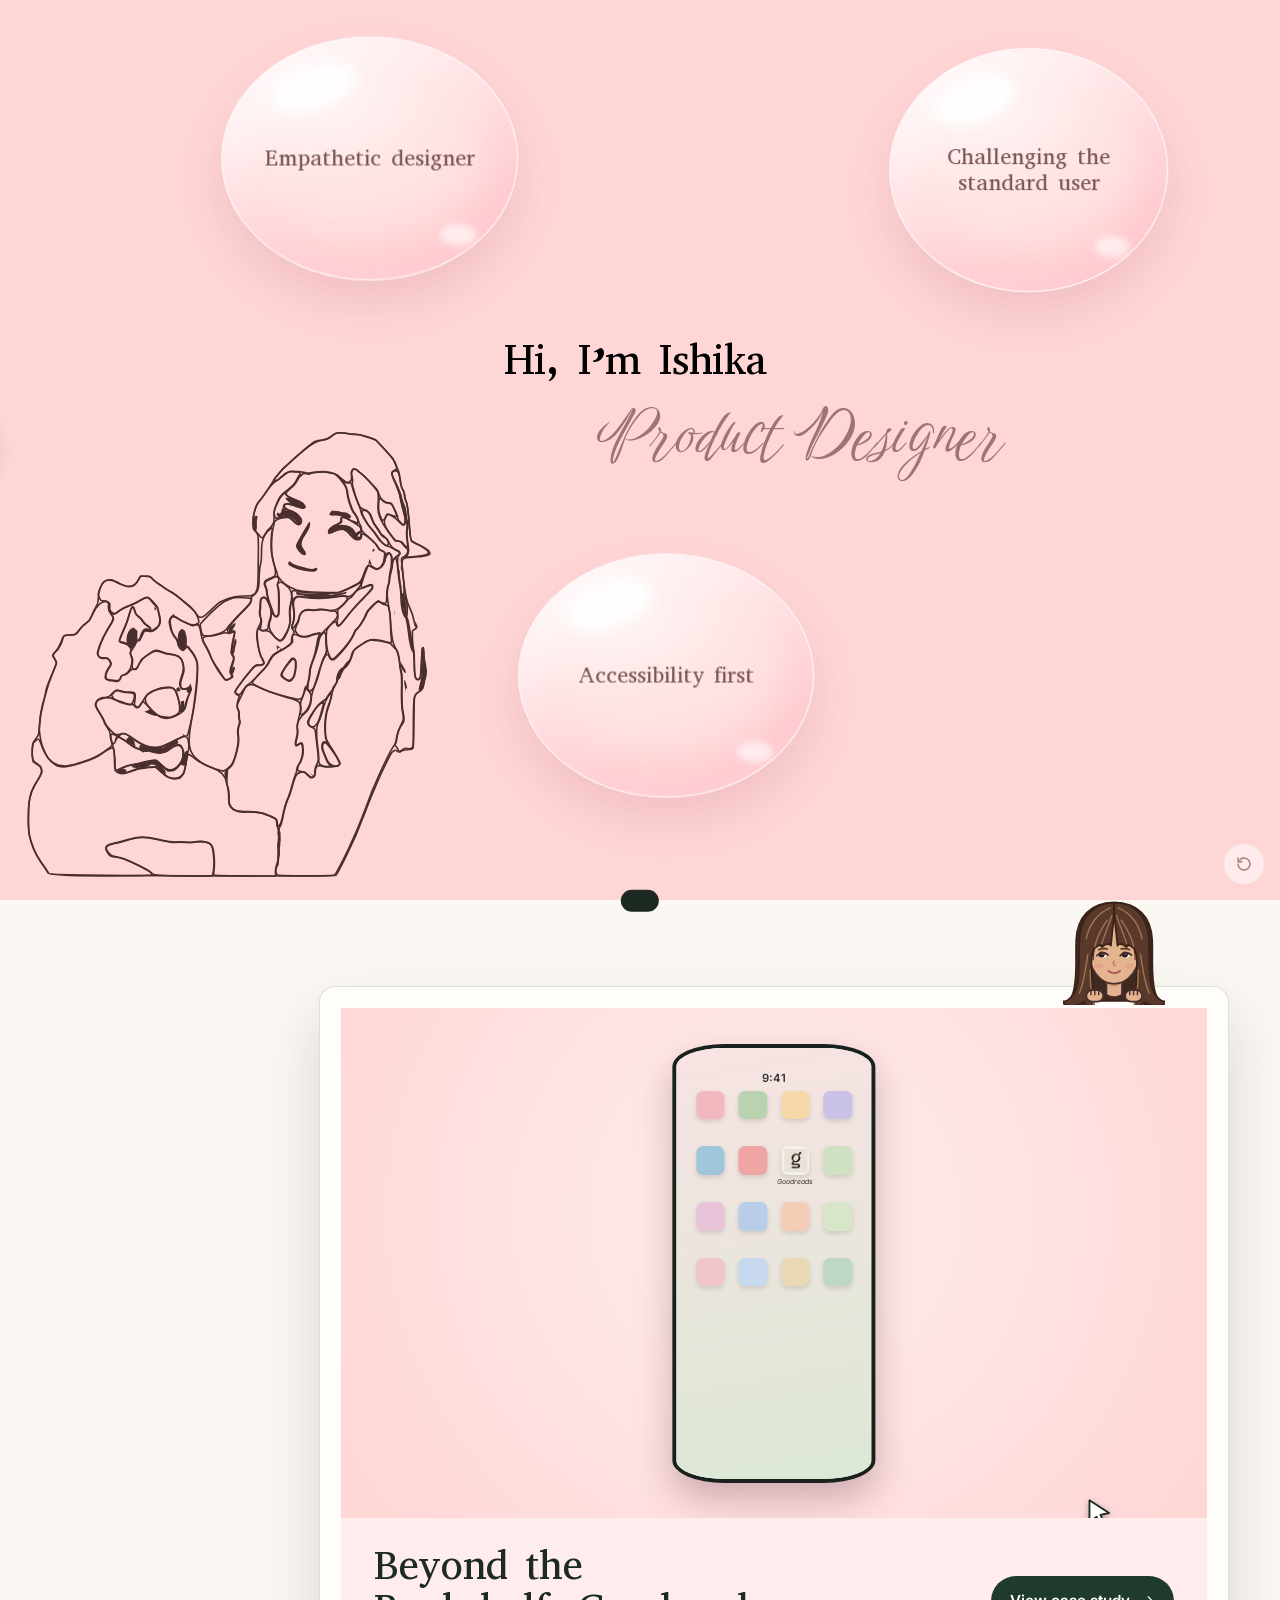
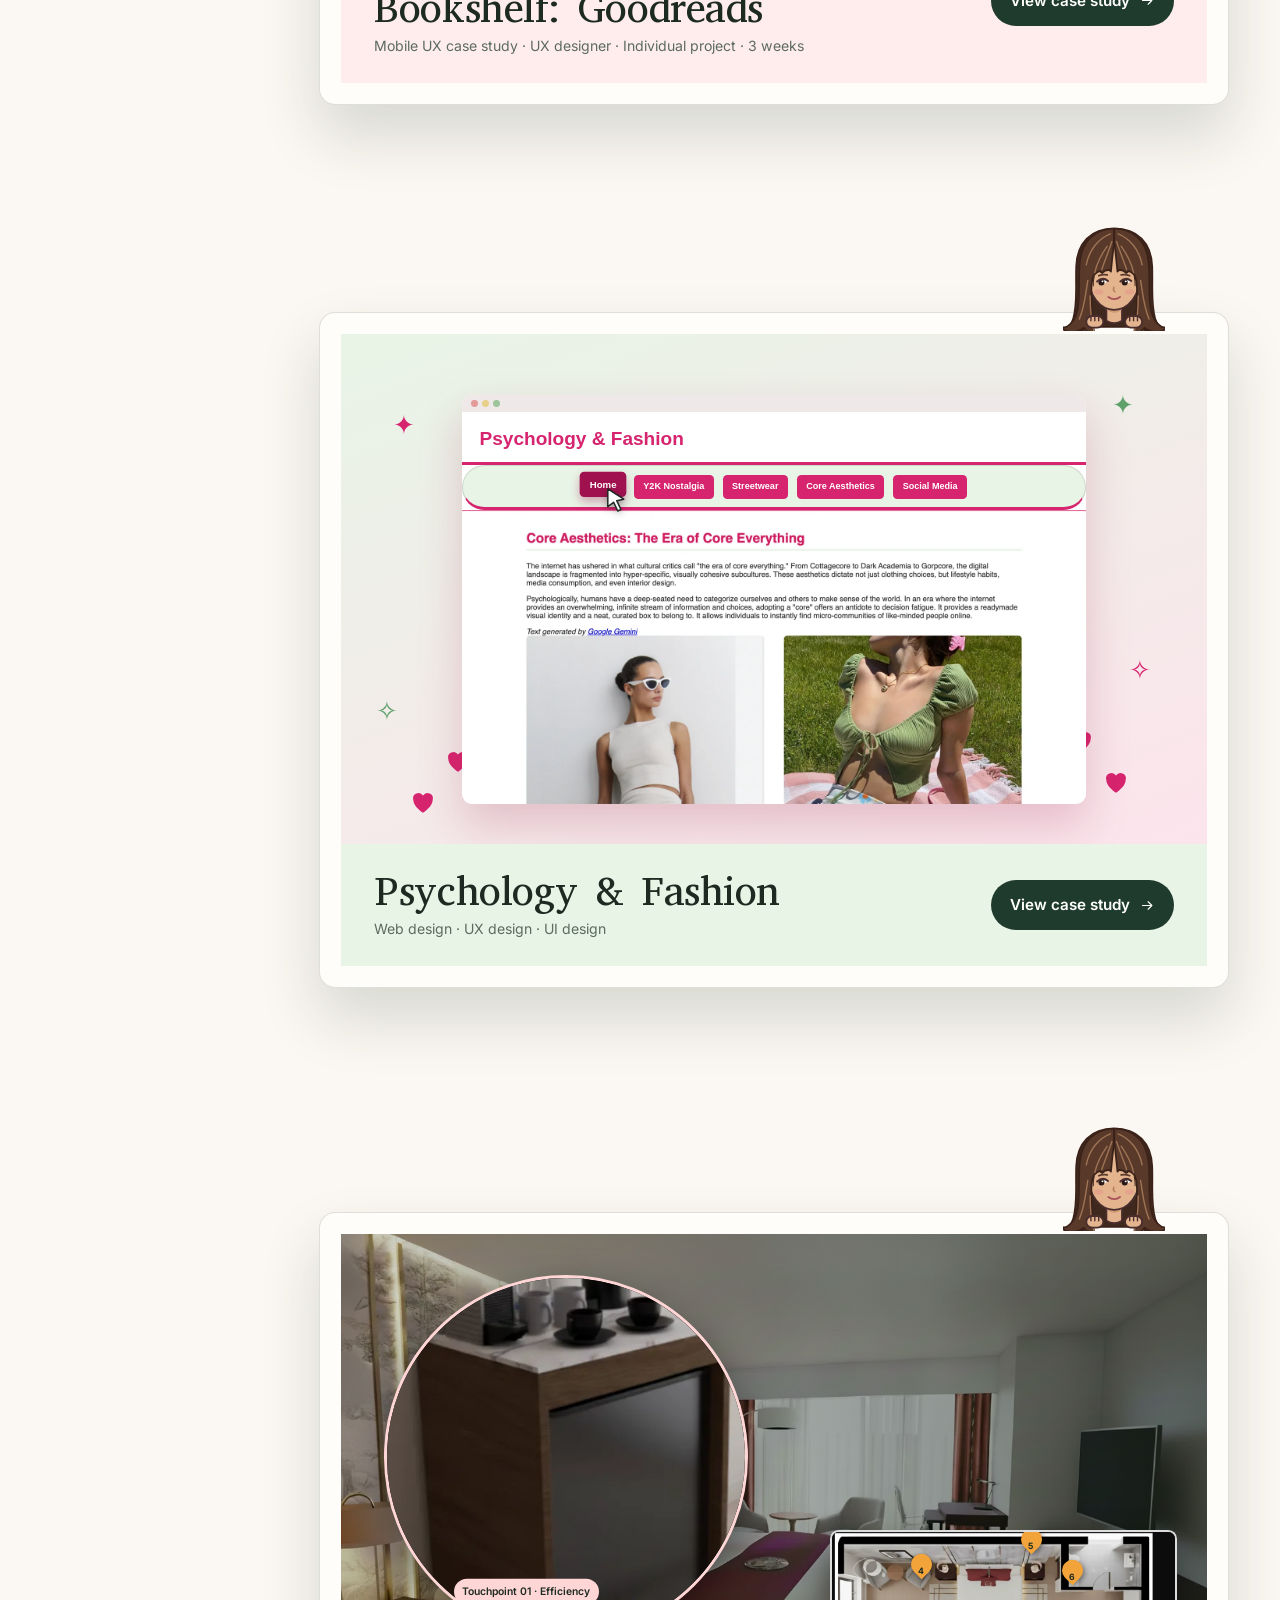
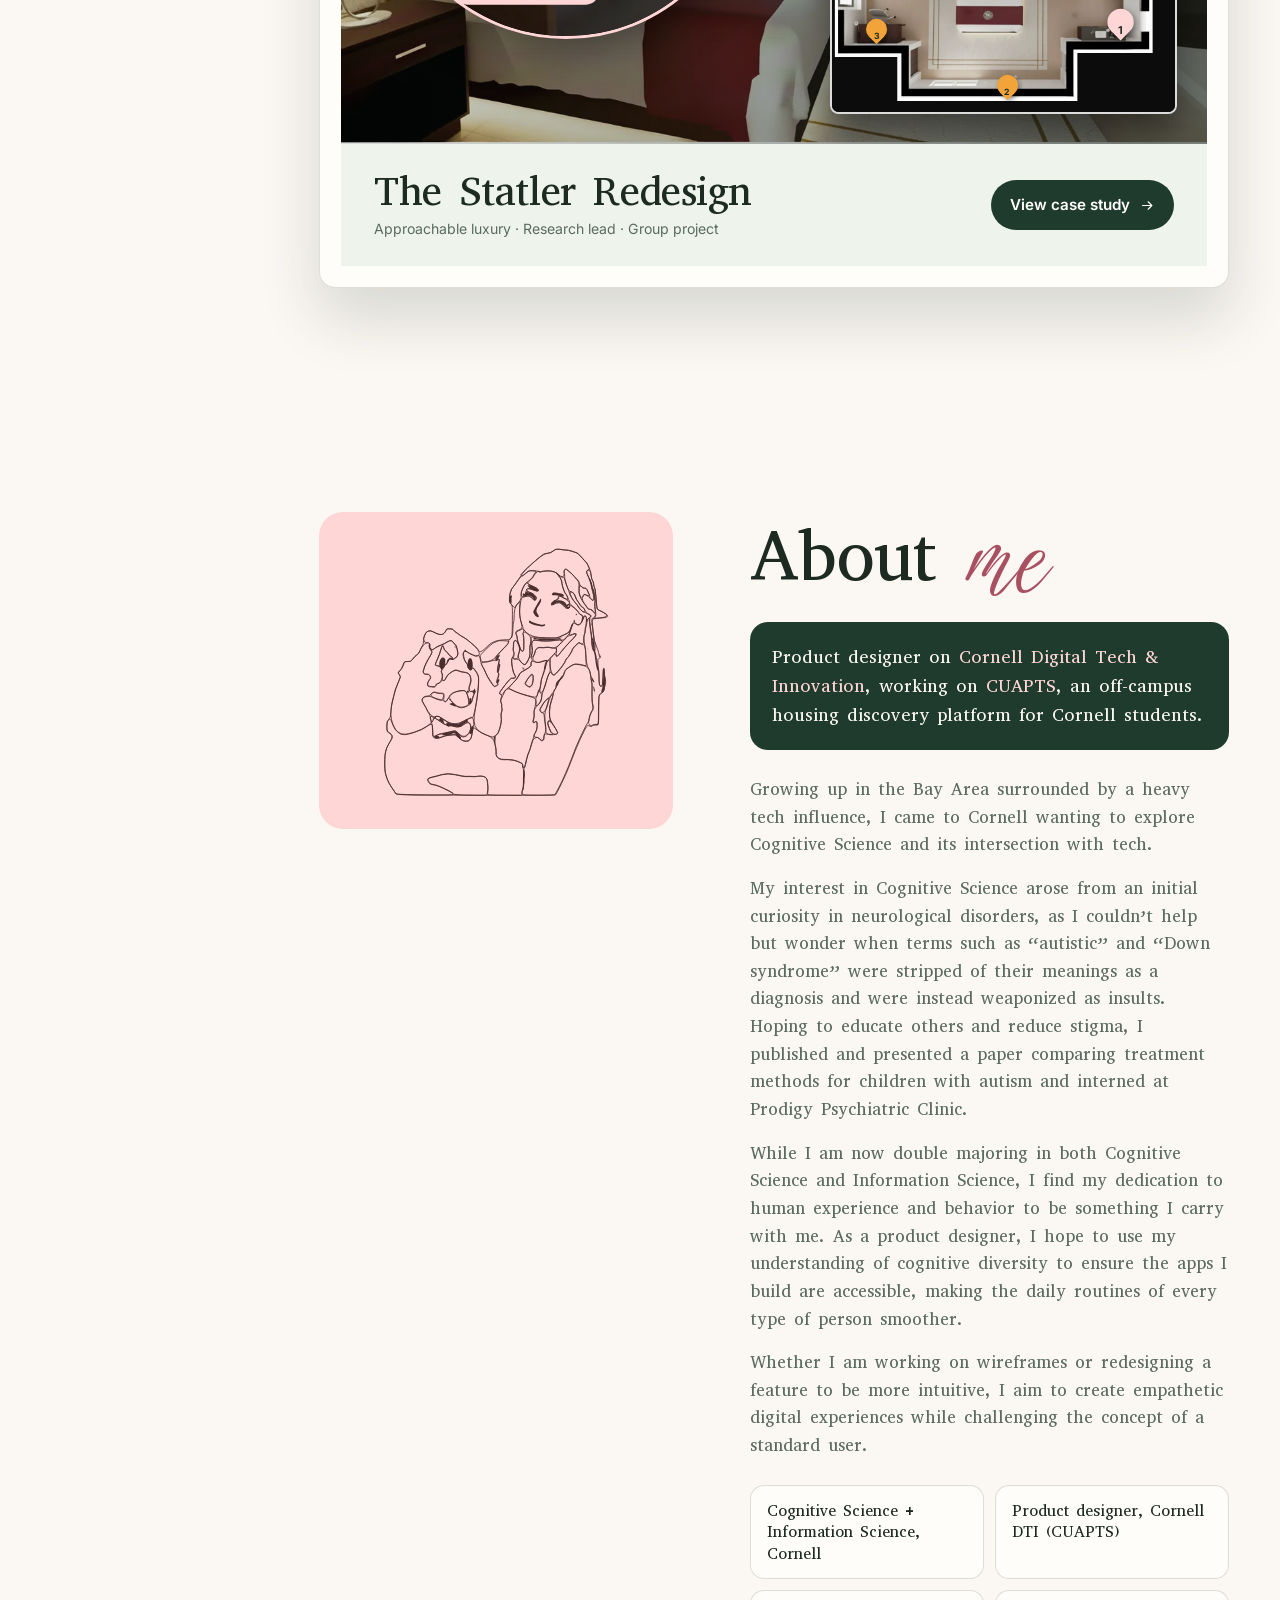
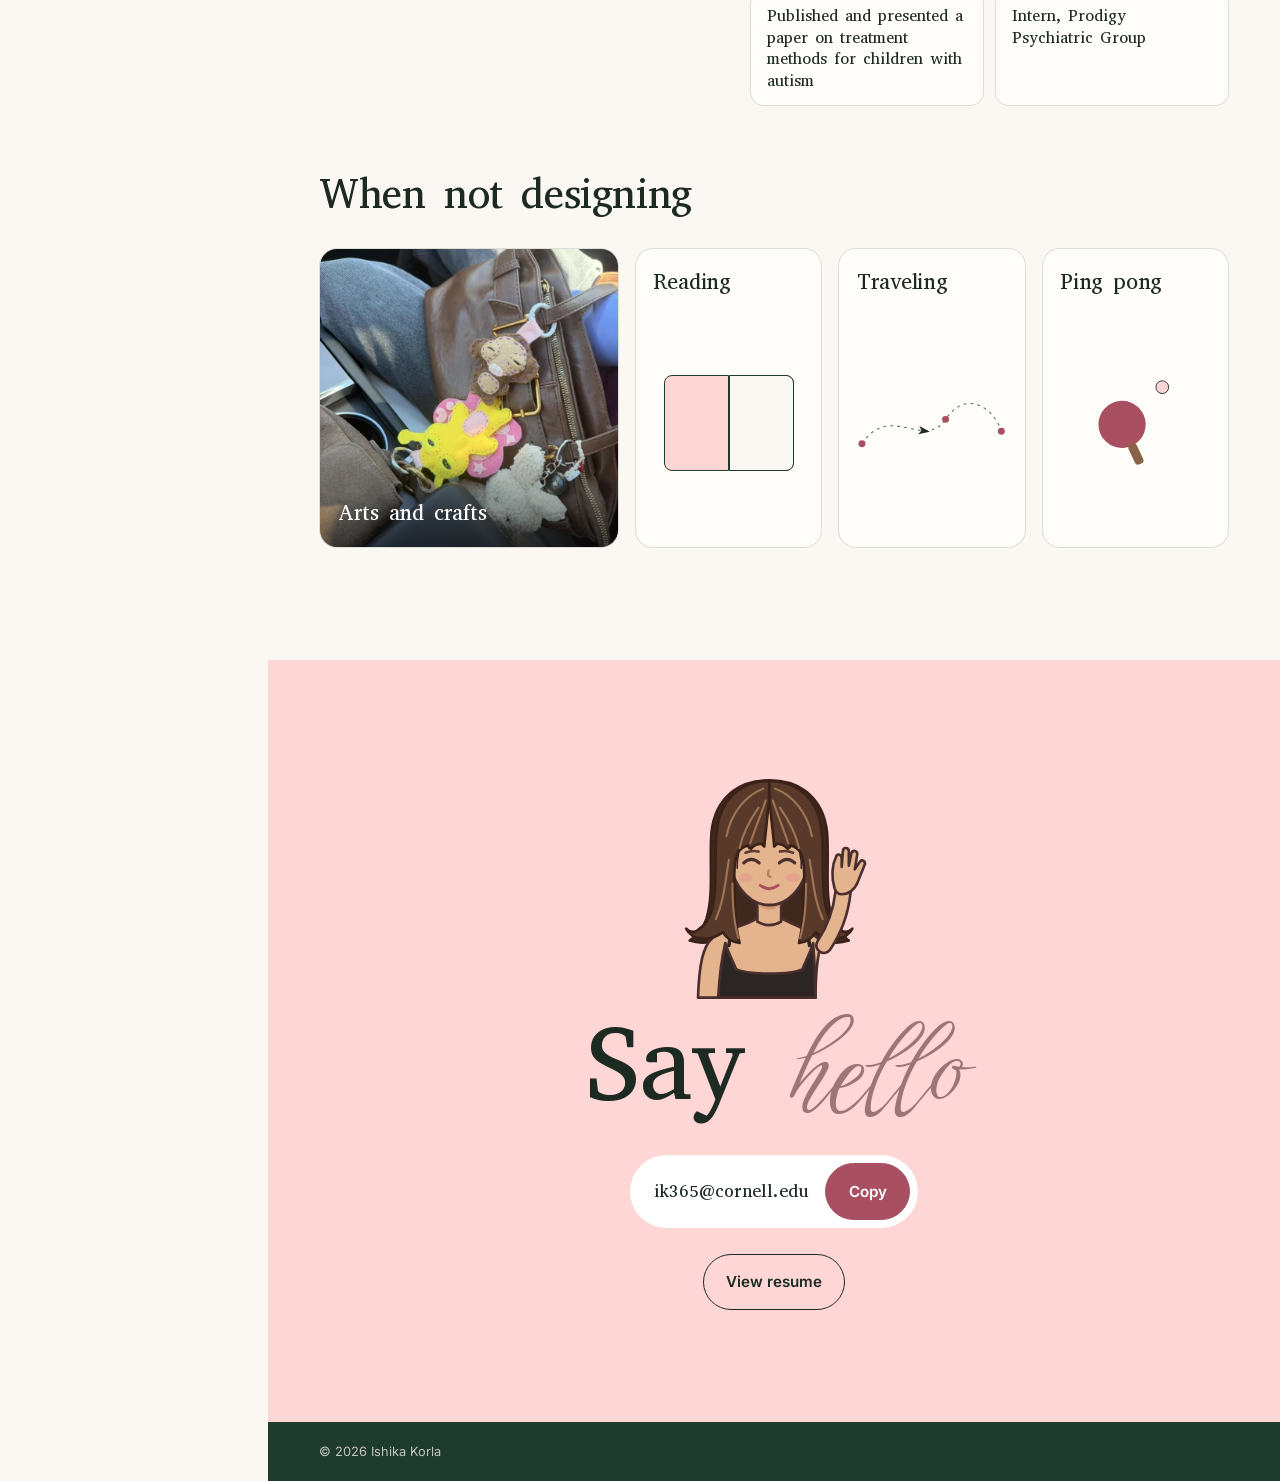
==== index.html @ 672d0ef2 "Publish design portfolio Co-Authored-By: Claude Opus 5.5 <noreply@anthropic.com>" ====
<!doctype html>
<html lang="en">
<head>
<meta charset="utf-8">
<link rel="icon" href="favicon.svg" type="image/svg+xml">
<meta name="viewport" content="width=device-width, initial-scale=1">
<meta name="description" content="Ishika Korla, product designer. Cognitive Science and Information Science at Cornell.">
<title>Ishika Korla Portfolio</title>
<link rel="preconnect" href="https://fonts.googleapis.com">
<link rel="stylesheet" href="https://fonts.googleapis.com/css2?family=Abyssinica+SIL&family=Birthstone+Bounce:wght@400;500&family=Inter:wght@400;500;600;700&display=swap">
<style>
/* Layout: Figma-exact pink intro (outline drawing + name + draggable glass circles) · green sidebar with outline face · three case-study "pages" built on the Figma card template (animated thumbnail + title bar) · About me · When not designing · Contact. Case studies open as full-screen sheets. */
:root{
  --pink:#FFD6D6; --pink-2:#FFEDED; --mauve:#9E7474; --rose:#A94F62; --green:#1F3B2D; --green-2:#2C4F3D; --mint:#DCE8D6; --cream:#FBF7F2; --page:#FFFDF9;
  --ink:#1C2A22; --ink-2:#5B6B60; --line:rgba(28,42,34,.14); --on-dark:#FBF7F2; --on-dark-2:rgba(251,247,242,.74); --shade:rgba(31,59,45,.16); --glass:rgba(251,247,242,.86); --face-ink:#4A2E2E;
  --f-serif:'Abyssinica SIL','Source Serif 4',Georgia,serif; --f-script:'Birthstone Bounce','Great Vibes',cursive; --f-sans:'Inter',system-ui,-apple-system,'Segoe UI',sans-serif;
  --sb:268px; --ease:cubic-bezier(.22,.8,.2,1); --ease-io:cubic-bezier(.65,0,.35,1);
}
@media (prefers-color-scheme:dark){:root:not([data-theme="light"]){--cream:#101A14;--page:#18241C;--mint:#22332A;--ink:#F3EEE8;--ink-2:#B9C4BB;--line:rgba(240,235,228,.15);--shade:rgba(0,0,0,.45);--glass:rgba(16,26,20,.86);--green:#142A1F;--green-2:#1F3B2D;--rose:#D98A97;color-scheme:dark}}
:root[data-theme="dark"]{--cream:#101A14;--page:#18241C;--mint:#22332A;--ink:#F3EEE8;--ink-2:#B9C4BB;--line:rgba(240,235,228,.15);--shade:rgba(0,0,0,.45);--glass:rgba(16,26,20,.86);--green:#142A1F;--green-2:#1F3B2D;--rose:#D98A97;color-scheme:dark}
*{box-sizing:border-box}
html{scroll-behavior:smooth}
body{margin:0;background:var(--cream);color:var(--ink);font-family:var(--f-serif);font-size:18px;line-height:1.6;-webkit-font-smoothing:antialiased;overflow-x:hidden}
a{color:inherit} button{font:inherit;color:inherit;cursor:pointer} img{max-width:100%;display:block}
:focus-visible{outline:2px solid var(--rose);outline-offset:3px;border-radius:4px}
h1,h2,h3,h4{margin:0;font-weight:400;text-wrap:balance;letter-spacing:-.01em} p{margin:0}
.label{font-family:var(--f-sans);font-size:.72rem;font-weight:600;letter-spacing:.16em;text-transform:uppercase;color:var(--ink-2)}
.btn{display:inline-flex;align-items:center;gap:.6rem;font-family:var(--f-sans);font-size:.95rem;font-weight:600;text-decoration:none;padding:.95rem 1.4rem;border-radius:999px;border:1.5px solid currentColor;background:transparent;transition:background .35s var(--ease),color .35s,border-color .35s,transform .35s var(--ease)}
.btn:hover{transform:translateY(-2px)} .btn svg{width:15px;height:15px;transition:transform .35s var(--ease)} .btn:hover svg{transform:translateX(4px)}
.btn.rose{background:var(--rose);border-color:var(--rose);color:#fff} .btn.rose:hover{background:var(--green);border-color:var(--green)}
.btn.pinkb{background:var(--pink);border-color:var(--pink);color:#1C2A22} .btn.pinkb:hover{background:#fff;border-color:#fff}
.btn.ghost-l{color:var(--on-dark)} .btn.ghost-l:hover{background:var(--on-dark);color:var(--green)}
.round{width:44px;height:44px;border-radius:50%;border:1.5px solid var(--green);background:transparent;color:var(--green);display:grid;place-items:center;transition:background .3s,color .3s,transform .3s var(--ease)}
.round:hover:not(:disabled){background:var(--green);color:var(--on-dark);transform:scale(1.06)}
.round svg{width:16px;height:16px}

/* ---------- intro (Figma frame 1440×1024) ---------- */
.intro{position:relative;height:100vh;height:100svh;background:#FFD6D6;overflow:hidden;container-type:size;transition:height 1.4s var(--ease-io)}
.intro.peek{height:62vh;height:62svh}
.stage{position:absolute;left:50%;top:50%;width:min(100cqw,140.625cqh);aspect-ratio:1440/1024;transform:translate(-50%,-50%);container-type:inline-size}
.hi{position:absolute;left:39.236%;top:37.012%;font-family:'Abyssinica SIL',serif;font-size:3.333cqw;line-height:1.3;color:#000;white-space:nowrap;margin:0;font-weight:400;opacity:0;filter:blur(8px);transform:translateY(14px);transition:opacity 1.1s var(--ease),filter 1.1s var(--ease),transform 1.1s var(--ease)}
.pd{position:absolute;left:46.667%;top:44.043%;font-family:'Birthstone Bounce',cursive;font-size:4.861cqw;line-height:1.3;color:#9E7474;white-space:nowrap;margin:0;font-weight:400;opacity:0;filter:blur(8px);transform:translateY(14px);transition:opacity 1.1s .35s var(--ease),filter 1.1s .35s var(--ease),transform 1.1s .35s var(--ease)}
.intro.named .hi,.intro.named .pd{opacity:1;filter:none;transform:none}
.art{position:absolute;left:-4.306%;top:45.41%;width:43.542%;color:var(--face-ink);pointer-events:none}
.art svg{width:100%;height:auto;display:block;overflow:visible}
.art .st path{stroke-dasharray:1;stroke-dashoffset:1}
.intro.drawn .art .st path{animation:draw 2.4s var(--ease-io) forwards}
@keyframes draw{to{stroke-dashoffset:0}}
.art .fl{opacity:0;transition:opacity .9s 1.4s}
.intro.drawn .art .fl{opacity:1}
.blob{position:absolute;border-radius:50%;cursor:grab;touch-action:none;will-change:transform;z-index:3;
  background:radial-gradient(120% 95% at 30% 22%,rgba(255,255,255,.82),rgba(255,255,255,.38) 42%,rgba(255,255,255,.22) 72%,rgba(255,255,255,.34));
  border:1.5px solid rgba(255,255,255,.85);
  box-shadow:inset -14px -22px 46px rgba(255,150,170,.32),inset 12px 16px 34px rgba(255,255,255,.7),0 22px 44px rgba(170,80,100,.16);
  backdrop-filter:blur(10px) saturate(1.35);-webkit-backdrop-filter:blur(10px) saturate(1.35);transform:translateY(-160cqh)}
.blob::before{content:"";position:absolute;left:16%;top:12%;width:30%;height:18%;border-radius:50%;background:rgba(255,255,255,.85);filter:blur(6px);transform:rotate(-20deg)}
.blob::after{content:"";position:absolute;right:14%;bottom:14%;width:12%;height:9%;border-radius:50%;background:rgba(255,255,255,.6);filter:blur(3px)}
.blob:active{cursor:grabbing}
.b1{left:16.875%;top:4.492%;width:23.472%;height:27.148%}
.b2{left:40.347%;top:62.793%;width:23.403%;height:27.148%}
.b3{left:69.653%;top:4.492%;width:22.083%;height:27.148%}
.intro-ui{position:absolute;z-index:4;left:0;right:0;bottom:0;display:flex;justify-content:center;align-items:center;padding:1rem;pointer-events:none}
.intro-ui > *{pointer-events:auto}
.cue{display:block;width:24px;height:36px;border:1.5px solid #9E7474;border-radius:12px;position:relative;opacity:0;transition:opacity 1s}
.intro.done .cue{opacity:1}
.cue::after{content:"";position:absolute;left:50%;top:6px;width:3px;height:7px;margin-left:-1.5px;border-radius:2px;background:#9E7474;animation:wheel 1.6s var(--ease-io) infinite}
@keyframes wheel{to{transform:translateY(12px);opacity:0}}
.replay{position:absolute;right:1rem;bottom:1rem;border:0;background:rgba(255,255,255,.5);border-radius:50%;width:40px;height:40px;display:grid;place-items:center;color:#9E7474;z-index:4}
.replay svg{width:18px;height:18px}
@media (max-aspect-ratio:4/5){
  .stage{width:100cqw;height:100cqh;aspect-ratio:auto}
  .hi{left:8%;top:31%;font-size:9cqw} .pd{left:8%;top:37%;font-size:11.5cqw}
  .art{left:-6%;top:50%;width:96%}
  .b1{left:5%;top:5%;width:46%;height:20%} .b3{left:55%;top:9%;width:40%;height:18%} .b2{left:52%;top:73%;width:42%;height:18%}
}

/* ---------- sidebar ---------- */
.sidebar{position:fixed;inset:0 auto 0 0;width:var(--sb);z-index:50;background:var(--green);color:var(--on-dark);transition:transform .6s var(--ease)}
.sb-inner{height:100%;overflow-y:auto;display:flex;flex-direction:column;gap:1.8rem;padding:1.8rem 1.6rem 1.6rem}
.face{width:116px;height:116px;border-radius:50%;background:#FFD6D6;border:0;padding:0;overflow:hidden;color:var(--face-ink);transition:transform .5s var(--ease)}
.face:hover{transform:rotate(-5deg) scale(1.05)}
.face svg{width:100%;height:100%;display:block}
.sb-who h2{font-size:1.75rem;line-height:1.15;margin-top:.9rem}
.sb-who .pdl{font-family:var(--f-script);font-size:2rem;color:#FFD6D6;line-height:1}
.sb-nav{display:grid;gap:.1rem}
.sb-nav a{display:flex;align-items:center;gap:.7rem;padding:.5rem 0;text-decoration:none;font-size:1.15rem;color:var(--on-dark-2);transition:color .3s,transform .4s var(--ease)}
.sb-nav a:hover{color:var(--on-dark);transform:translateX(4px)}
.sb-nav a.active{color:#FFD6D6}
.sb-nav a.active::after{content:"";flex:1;height:1.5px;background:#FFD6D6;animation:grow .5s var(--ease)}
.sb-nav .grp{font-family:var(--f-sans);font-size:.66rem;font-weight:600;letter-spacing:.16em;text-transform:uppercase;color:var(--on-dark-2);opacity:.7;margin:.6rem 0 .1rem}
@keyframes grow{from{transform:scaleX(0);transform-origin:left}}
.sb-foot{margin-top:auto;display:grid;gap:.7rem}
.sb-foot .btn{justify-content:center}
.edge{position:absolute;top:50%;right:-30px;width:30px;height:64px;margin-top:-32px;border-radius:0 64px 64px 0;border:0;background:var(--green);display:grid;place-items:center;padding:0 5px 0 0;color:#FFD6D6;box-shadow:6px 0 18px var(--shade);transition:width .3s var(--ease),right .3s var(--ease)}
.edge:hover{width:36px;right:-36px}
.edge svg{width:15px;height:15px;transition:transform .6s var(--ease)}
.sb-closed .sidebar{transform:translateX(-100%)} .sb-closed .edge svg{transform:rotate(180deg)}
.at-intro .sidebar,html:not(.sb-ready) .sidebar{transform:translateX(calc(-100% - 40px))}
.main{margin-left:var(--sb);transition:margin .6s var(--ease);min-width:0;position:relative}
.sb-closed .main{margin-left:0}
.scrim{position:fixed;inset:0;z-index:45;background:rgba(10,24,16,.4);opacity:0;pointer-events:none;transition:opacity .4s}
.wrap{max-width:1180px;margin-inline:auto;padding-inline:clamp(16px,4vw,56px)}
.rv{transition:transform 1.1s var(--ease),opacity 1.1s var(--ease)}
.js .rv:not(.in){opacity:.25;transform:translateY(40px) scale(.97)}

/* ---------- case study pages (Figma card template) ---------- */
.proj-sec{padding-block:clamp(2rem,6vh,4rem);min-height:100vh;min-height:100svh;display:grid;align-content:center}
.proj-sec:first-of-type{padding-top:clamp(2rem,5vh,3rem)}
.card{width:min(100%,calc((100svh - 7rem) * 1.385));margin-inline:auto;border-radius:22px;overflow:hidden;box-shadow:0 30px 60px var(--shade);background:var(--page);cursor:pointer;transition:transform .6s var(--ease),box-shadow .6s}
.card:hover{transform:translateY(-6px);box-shadow:0 40px 80px var(--shade)}
.media{position:relative;aspect-ratio:1215/716;overflow:hidden;background:var(--mb,#E6E6E6);container-type:inline-size}
.tbar{display:flex;align-items:center;justify-content:space-between;gap:1rem;width:100%;border:0;text-align:left;padding:clamp(1rem,2.2cqw,1.6rem) clamp(1.2rem,2.6vw,2.2rem);background:var(--tb,#F2EFEC);color:var(--ink)}
.tbar h2{font-size:clamp(1.7rem,3.2vw,2.8rem);line-height:1.05}
.tbar .meta{display:block;font-family:var(--f-sans);font-size:.88rem;color:var(--ink-2);margin-top:.35rem}
.tbar .go{flex:none;display:inline-flex;align-items:center;gap:.6rem;font-family:var(--f-sans);font-weight:600;font-size:.95rem;padding:.8rem 1.2rem;border-radius:999px;background:var(--green);color:#fff;transition:gap .35s var(--ease)}
.tbar .go svg{width:15px;height:15px}
.card:hover .tbar .go{gap:1rem}
/* goodreads thumbnail: cursor taps the app, carousel of designs */
.gt{position:absolute;inset:0;background:radial-gradient(circle at 50% 40%,#FFEDED,#FFD6D6)}
.gt .slot{position:absolute;top:7%;left:50%;height:86%;aspect-ratio:440/950;border-radius:6cqw/2.6cqw;overflow:hidden;border:.55cqw solid #18211C;background:#fff;box-shadow:0 2cqw 4cqw rgba(60,20,30,.25);transition:transform .8s var(--ease),opacity .8s var(--ease),filter .8s;transform:translateX(-50%) scale(.82);opacity:0}
.gt .slot img{position:absolute;inset:0;width:100%;height:100%;object-fit:cover;object-position:top}
.gt .slot.c{transform:translateX(-50%);opacity:1;z-index:3}
.gt .slot.l{transform:translateX(-148%) scale(.84) rotate(-3deg);opacity:.92;z-index:2;filter:saturate(.9)}
.gt .slot.r{transform:translateX(48%) scale(.84) rotate(3deg);opacity:.92;z-index:2;filter:saturate(.9)}
.gt .slot.ll{transform:translateX(-230%) scale(.7);opacity:0}
.gt .slot.rr{transform:translateX(130%) scale(.7);opacity:0}
.home{position:absolute;inset:0;background:linear-gradient(170deg,#F7E3E3,#DCE8D6);display:grid;grid-template-columns:repeat(4,1fr);align-content:start;gap:7% 9%;padding:22% 10% 0;transition:opacity .4s}
.home i{aspect-ratio:1;border-radius:24%;display:block;box-shadow:0 .3cqw .6cqw rgba(0,0,0,.12)}
.home .gr{background:#F4F1EA url('assets/gr/gr-logo.webp') center/80% no-repeat;position:relative}
.home .gr::after{content:"Goodreads";position:absolute;top:104%;left:50%;transform:translateX(-50%);font-family:var(--f-sans);font-size:.8cqw;color:#333;white-space:nowrap}
.home .tm{position:absolute;top:5%;left:0;right:0;text-align:center;font-family:var(--f-sans);font-weight:600;font-size:1.3cqw;color:#333}
.launch{position:absolute;inset:0;clip-path:circle(0% at var(--ix,50%) var(--iy,40%));transition:clip-path .7s var(--ease-io)}
.gt.open .launch{clip-path:circle(150% at var(--ix,50%) var(--iy,40%))}
.gt.open .home{opacity:0;transition-delay:.5s}
.ripple{position:absolute;width:5cqw;height:5cqw;margin:-2.5cqw 0 0 -2.5cqw;border-radius:50%;border:.3cqw solid #A94F62;opacity:0;pointer-events:none;z-index:6}
.gt.click .ripple{animation:rip .6s ease-out}
@keyframes rip{from{opacity:1;transform:scale(.3)}to{opacity:0;transform:scale(1.6)}}
.cursor{position:absolute;width:3.2cqw;z-index:7;left:88%;top:92%;transition:left 1.2s var(--ease-io),top 1.2s var(--ease-io),transform .15s,opacity .4s;filter:drop-shadow(0 .3cqw .4cqw rgba(0,0,0,.3))}
.gt.click .cursor{transform:scale(.82)}
.gt.open .cursor{opacity:0}
.gt .cap{position:absolute;left:50%;bottom:2.5%;transform:translateX(-50%);font-family:var(--f-sans);font-size:1.15cqw;font-weight:600;color:#9E7474;letter-spacing:.06em;opacity:0;transition:opacity .6s;white-space:nowrap}
.gt.open .cap{opacity:1}
/* fashion thumbnail */
.ft{position:absolute;inset:0;background:linear-gradient(160deg,#E8F4E6,#FCE4EC)}
.ft .win{position:absolute;left:14%;top:12%;width:72%;height:80%;border-radius:1.2cqw;overflow:hidden;background:#fff;box-shadow:0 2.4cqw 5cqw rgba(160,40,80,.22);display:flex;flex-direction:column}
.ft .bar{height:4.2%;min-height:10px;background:#EFE8E8;display:flex;gap:.5cqw;align-items:center;padding:0 1cqw}
.ft .bar i{width:.8cqw;height:.8cqw;border-radius:50%;background:#E59A9A} .ft .bar i:nth-child(2){background:#E8CF8A} .ft .bar i:nth-child(3){background:#9DC49A}
.ft .hdr{font-family:Arial,Helvetica,sans-serif;font-weight:700;color:#D6246E;font-size:2.2cqw;padding:1.4cqw 2cqw .8cqw;border-bottom:.35cqw solid #D6246E}
.ft .tabs{display:flex;justify-content:center;gap:1cqw;padding:1cqw;background:#E8F4E6;border-bottom:.35cqw solid #D6246E}
.ft .tabs span{font-family:Arial,Helvetica,sans-serif;font-weight:700;font-size:1.05cqw;color:#fff;background:#D6246E;border-radius:.5cqw;padding:.55cqw 1.1cqw;transition:transform .3s,background .3s,box-shadow .3s}
.ft .tabs span.on{background:#A0124F;transform:translateY(-.3cqw) scale(1.06);box-shadow:0 .5cqw 1cqw rgba(160,18,79,.35)}
.ft .shot{flex:1;min-height:0;overflow:hidden;position:relative}
.ft .shot img{width:100%;margin-top:-11.6%;animation:shotpan 10s ease-in-out infinite alternate}
@keyframes shotpan{to{transform:translateY(-34%)}}
.ft .spark{position:absolute;color:#D6246E;font-size:3cqw;animation:twinkle 2.4s ease-in-out infinite}
.ft .spark.g{color:#5FA06B}
@keyframes twinkle{0%,100%{transform:scale(.6) rotate(0);opacity:.4}50%{transform:scale(1.15) rotate(25deg);opacity:1}}
.ft .heart{position:absolute;width:3cqw;animation:floatup 4s ease-in infinite}
@keyframes floatup{0%{transform:translateY(0) scale(.6);opacity:0}20%{opacity:1}100%{transform:translateY(-22cqw) scale(1.1);opacity:0}}
.ft .fcur{position:absolute;width:2.6cqw;z-index:5;transition:left .9s var(--ease-io),top .9s var(--ease-io);filter:drop-shadow(0 .3cqw .4cqw rgba(0,0,0,.3))}
/* statler thumbnail */
.stt{position:absolute;inset:0;background:#1F3B2D}
.stt .bg{position:absolute;inset:0;width:100%;height:100%;object-fit:cover;animation:kb 16s ease-in-out infinite alternate}
@keyframes kb{from{transform:scale(1.04)}to{transform:scale(1.16) translate(-3%,-2%)}}
.stt .shade{position:absolute;inset:0;background:linear-gradient(90deg,rgba(15,30,22,.15),rgba(15,30,22,.55))}
.stt .plan{position:absolute;right:3.5%;bottom:6%;width:40%;border-radius:1cqw;overflow:hidden;background:#111;box-shadow:0 2cqw 4cqw rgba(0,0,0,.45);border:.3cqw solid rgba(255,255,255,.85)}
.stt .plan img{width:100%;display:block}
.stt .pn{position:absolute;width:2.4cqw;height:2.4cqw;margin:-2.4cqw 0 0 -1.2cqw;border:0;padding:0;background:none;cursor:pointer;transition:transform .3s var(--ease)}
.stt .pn::before{content:"";position:absolute;inset:0;border-radius:50% 50% 50% 0;transform:rotate(-45deg);background:#F2A33A;box-shadow:0 .3cqw .6cqw rgba(0,0,0,.4)}
.stt .pn span{position:relative;font-family:var(--f-sans);font-size:1cqw;font-weight:700;color:#1C2A22}
.stt .pn.on{transform:translateY(-.4cqw) scale(1.25)} .stt .pn.on::before{background:#FFD6D6}
.stt .lens{position:absolute;left:5%;top:8%;width:42%;aspect-ratio:1/1;border-radius:50%;overflow:hidden;border:.45cqw solid #FFD6D6;box-shadow:0 2cqw 5cqw rgba(0,0,0,.45);background:#000}
.stt .lens img{position:absolute;inset:0;width:100%;height:100%;object-fit:cover;opacity:0;transform:scale(1.12);transition:opacity .6s,transform 1.2s var(--ease)}
.stt .lens img.on{opacity:1;transform:none}
.stt .ltag{position:absolute;left:5%;top:calc(8% + 42cqw * .92);transform:translateY(-120%);margin-left:8cqw;font-family:var(--f-sans);font-weight:600;font-size:1.2cqw;color:#1C2A22;background:#FFD6D6;padding:.5cqw 1cqw;border-radius:999px;white-space:nowrap}
.stt .hint{position:absolute;right:3.5%;bottom:calc(6% + 40% * .53 + 2cqw);font-family:var(--f-sans);font-size:1.05cqw;color:#fff;opacity:.85}

/* ---------- about ---------- */
.about{display:grid;grid-template-columns:minmax(0,.85fr) minmax(0,1.15fr);gap:clamp(2rem,6vw,5rem);align-items:start}
.about .art2{background:#FFD6D6;border-radius:24px;padding:1.5rem;color:var(--face-ink);position:sticky;top:2rem}
.about h2{font-size:clamp(2.6rem,5.6vw,4.4rem);line-height:1;margin-bottom:1.4rem}
.about h2 em{font-family:var(--f-script);font-style:normal;color:var(--rose);font-size:1.25em}
.dti{border-radius:18px;background:var(--green);color:var(--on-dark);padding:1.3rem 1.4rem;margin-bottom:1.6rem}
.dti b{color:#FFD6D6;font-weight:400}
.about .body{display:grid;gap:1rem;color:var(--ink-2);font-size:1.08rem}
.facts{list-style:none;margin:1.6rem 0 0;padding:0;display:grid;grid-template-columns:repeat(2,minmax(0,1fr));gap:.7rem}
.facts li{border:1px solid var(--line);border-radius:14px;padding:.85rem 1rem;background:var(--page);font-size:1rem;line-height:1.35}
.wnd{margin-top:3.5rem}
.wnd h3{font-size:clamp(1.8rem,3.4vw,2.6rem);margin-bottom:1.2rem}
.bento{display:grid;grid-template-columns:1.6fr 1fr 1fr 1fr;gap:1rem}
.tile{border-radius:18px;background:var(--page);border:1px solid var(--line);min-height:230px;display:flex;flex-direction:column;justify-content:space-between;overflow:hidden;position:relative}
.tile h4{font-size:1.35rem;padding:1rem 1.1rem;position:relative;z-index:1}
.tile .ts{flex:1;display:grid;place-items:center;padding:0 1rem 1rem}
.tile.photo{min-height:300px}
.tile.photo img{position:absolute;inset:0;width:100%;height:100%;object-fit:cover;transition:transform 1s var(--ease)}
.tile.photo:hover img{transform:scale(1.06)}
.tile.photo h4{margin-top:auto;background:linear-gradient(transparent,rgba(0,0,0,.55));color:#fff;padding-top:3rem}
.flipbook{width:130px;height:96px;position:relative;perspective:600px}
.flipbook i{position:absolute;top:0;width:50%;height:100%;background:#FFD6D6;border:1.5px solid var(--green)}
.flipbook i.l{left:0;border-radius:8px 0 0 8px} .flipbook i.r{right:0;border-radius:0 8px 8px 0;transform-origin:left center} .flipbook i.f{background:var(--cream);z-index:2;animation:flip 2.4s var(--ease-io) infinite}
@keyframes flip{to{transform:rotateY(-180deg)}}
.contact{background:#FFD6D6;text-align:center;padding-block:clamp(4rem,10vw,7rem)}
.contact h2{font-size:clamp(3rem,9vw,6.5rem);line-height:1;color:#1C2A22}
.contact h2 em{font-family:var(--f-script);font-style:normal;color:#9E7474}
.mail{display:inline-flex;align-items:center;gap:1rem;margin-top:2rem;padding:.5rem .5rem .5rem 1.5rem;border-radius:999px;background:#fff;max-width:100%;flex-wrap:wrap;justify-content:center;color:#1C2A22}
.mail span{font-size:1.1rem;user-select:all;overflow-wrap:anywhere}
.links{display:flex;gap:1.6rem;justify-content:center;margin-top:1.6rem;flex-wrap:wrap;font-family:var(--f-sans);font-weight:600;color:#1C2A22}
.foot{background:var(--green);color:var(--on-dark-2);font-family:var(--f-sans);font-size:.8rem;padding-block:1.2rem}
.toast{position:fixed;left:50%;bottom:1.5rem;transform:translate(-50%,160%);background:var(--ink);color:var(--cream);font-family:var(--f-sans);font-size:.85rem;padding:.7rem 1.2rem;border-radius:999px;z-index:400;transition:transform .45s var(--ease)}
.toast.show{transform:translate(-50%,0)}
.ring{position:fixed;left:0;top:0;width:36px;height:36px;margin:-18px 0 0 -18px;border-radius:50%;border:1.5px solid var(--rose);pointer-events:none;z-index:500;display:grid;place-items:center;transition:width .35s var(--ease),height .35s var(--ease),margin .35s var(--ease),background .35s,border-color .35s,opacity .3s;opacity:0}
.ring span{font-family:var(--f-sans);font-size:.62rem;font-weight:600;letter-spacing:.12em;text-transform:uppercase;color:#1C2A22;opacity:0}
.ring.on{opacity:1} .ring.big{width:84px;height:84px;margin:-42px 0 0 -42px;background:#FFD6D6;border-color:#FFD6D6} .ring.big span{opacity:1}

/* bubble labels */
.blob .bt{position:absolute;inset:0;display:grid;place-items:center;text-align:center;padding:0 14%;font-family:'Abyssinica SIL',serif;font-size:1.75cqw;line-height:1.2;color:#7A5555;pointer-events:none;user-select:none;-webkit-user-select:none;z-index:1}
@media (max-aspect-ratio:4/5){.blob .bt{font-size:4.4cqw}}
/* character */
.chara{display:block;width:100%;height:auto;overflow:visible;color:var(--face-ink);--c-skin:#E3B48E;--c-shade:#CF9A74;--c-shade2:#B9805E;--c-hair:#58392A;--c-hair2:#3F281D;--c-hl:#9E7455;--c-hline:#3B2219;--c-brow:#5A3A2C;--c-lip:#A9505A;--c-top:#2B2624}
.face .chara{--face-fill:#FFD6D6}
.face{display:grid;place-items:center}
.cw{position:relative}
.peekc{position:absolute;right:7%;top:0;width:clamp(78px,8vw,104px);transform:translateY(-82%);z-index:5;pointer-events:none;transition:transform .7s var(--ease);--face-fill:var(--cream)}
.js .cw:not(.in) .peekc{transform:translateY(-10%)}
.peekc .chara,.face .chara{overflow:hidden}
.cw:hover .peekc{transform:translateY(-92%) rotate(-3deg)}
.contact .hey{width:clamp(140px,16vw,190px);margin:0 auto 1rem;--face-fill:#FFEDED}
.contact .hey .wave{transform-origin:146px 172px;animation:wave 2.2s ease-in-out infinite}
@keyframes wave{0%,60%,100%{transform:rotate(0)}10%,30%{transform:rotate(-14deg)}20%,40%{transform:rotate(8deg)}}
/* phones without canvas */
.prow{display:flex;gap:clamp(1rem,3vw,2rem);justify-content:center;flex-wrap:wrap;align-items:flex-start}
.prow figure{margin:0;display:grid;gap:.6rem;justify-items:center;width:min(230px,42%)}
.prow figcaption{font-family:var(--f-sans);font-size:.82rem;color:var(--ink-2);text-align:center}
.pz{border:0;background:none;padding:0;cursor:zoom-in;width:100%;transition:transform .5s var(--ease)}
.pz:hover{transform:translateY(-6px)}
.pz img{width:100%;border-radius:16px;box-shadow:0 18px 40px var(--shade);border:1px solid var(--line)}
.ask.c{text-align:center;margin-top:1.4rem}
/* continuous case studies */
.cs-sent{display:grid;justify-items:center;gap:.6rem;padding:4rem 1rem 6rem;background:linear-gradient(var(--cream),var(--pink-2));text-align:center}
.cs-sent .nt{font-size:clamp(2rem,5vw,3.4rem);line-height:1}
.cs-sent .chev{font-size:1.6rem;color:var(--rose);animation:bobd 1.4s ease-in-out infinite}
@keyframes bobd{50%{transform:translateY(8px)}}
.cs-div{display:flex;align-items:center;gap:1rem;padding:1.2rem clamp(16px,6vw,72px);background:var(--green);color:var(--on-dark)}
.cs-div .label{color:#FFD6D6}
.cs-end{display:grid;justify-items:center;gap:1rem;padding:4rem 1rem 6rem;text-align:center;background:var(--pink-2)}
.cs-end .chara{width:150px;--face-fill:#FFEDED}
.cs-end h3{font-size:clamp(1.8rem,4vw,2.6rem)}
/* resume */
.rs{position:fixed;inset:0;z-index:420;background:rgba(10,24,16,.5);backdrop-filter:blur(6px);-webkit-backdrop-filter:blur(6px);display:grid;place-items:center;padding:clamp(0px,3vw,32px);opacity:0;transition:opacity .4s}
.rs.open{opacity:1}
.rs .doc{background:var(--page);color:var(--ink);width:min(860px,100%);max-height:100%;overflow-y:auto;border-radius:18px;padding:clamp(1.4rem,4vw,3rem);position:relative;box-shadow:0 30px 80px rgba(0,0,0,.3)}
.rs .doc h2{font-size:clamp(2rem,4vw,2.8rem)}
.rs .doc .contact-l{font-family:var(--f-sans);font-size:.9rem;color:var(--ink-2);margin-top:.3rem}
.rs .doc h3{font-family:var(--f-sans);font-size:.74rem;font-weight:700;letter-spacing:.16em;text-transform:uppercase;color:var(--rose);margin:1.8rem 0 .7rem;padding-bottom:.4rem;border-bottom:1px solid var(--line)}
.rs .item{margin-bottom:1rem}
.rs .item .top{display:flex;justify-content:space-between;gap:.4rem 1rem;flex-wrap:wrap}
.rs .item b{font-weight:400;font-size:1.08rem}
.rs .item .dt{font-family:var(--f-sans);font-size:.82rem;color:var(--ink-2)}
.rs .item p{color:var(--ink-2);font-size:.98rem;margin-top:.25rem}
.rs .x{position:sticky;top:0;float:right;margin:-.6rem -.6rem 0 0;background:var(--page)}

/* ---------- case study sheet ---------- */
.cs-ov{position:fixed;inset:0;z-index:200;background:rgba(10,24,16,.45);backdrop-filter:blur(8px);-webkit-backdrop-filter:blur(8px);opacity:0;transition:opacity .5s var(--ease)}
.cs-ov.open{opacity:1}
.cs{position:absolute;inset:clamp(0px,2vw,24px) clamp(0px,2vw,24px) 0;background:var(--cream);border-radius:24px 24px 0 0;display:flex;flex-direction:column;overflow:hidden;transform:translateY(80px);transition:transform .75s var(--ease);box-shadow:0 -20px 60px rgba(0,0,0,.3)}
.cs-ov.open .cs{transform:none}
.cs-bar{display:flex;align-items:center;justify-content:space-between;gap:1rem;padding:.8rem clamp(16px,3vw,28px);border-bottom:1px solid var(--line);background:var(--glass);backdrop-filter:blur(10px);-webkit-backdrop-filter:blur(10px);position:relative;z-index:3}
.cs-bar .t{font-size:.95rem;white-space:nowrap;overflow:hidden;text-overflow:ellipsis;min-width:0} .cs-bar .t i{color:var(--ink-2)}
.cs-bar .g{display:flex;gap:.4rem;align-items:center} .cs-bar .round{width:40px;height:40px}
.cs-prog{position:absolute;left:0;bottom:-1px;height:3px;width:100%;background:var(--rose);transform-origin:0 50%;transform:scaleX(0)}
.cs-sc{flex:1;overflow-y:auto;overscroll-behavior:contain}
.cs-hero{padding:clamp(2.5rem,6vw,5rem) clamp(16px,6vw,72px) clamp(2rem,4vw,3rem);display:grid;grid-template-columns:minmax(0,1.05fr) minmax(0,.95fr);gap:2rem;align-items:center;background:var(--hb,var(--pink));color:var(--hc,var(--ink));position:relative;overflow:hidden}
.cs-hero .label{color:inherit;opacity:.75}
.cs-hero h1{font-size:clamp(3rem,7.5vw,6.4rem);line-height:.95}
.cs-hero h1 em{font-style:italic}
.cs-hero .sub{font-size:clamp(1.1rem,2vw,1.45rem);margin-top:1rem;font-weight:300;opacity:.85}
.cs-hero .by{margin-top:1.4rem}
.cs-hero.photo{min-height:min(70vh,560px);grid-template-columns:minmax(0,1fr)}
.cs-hero.photo > img{position:absolute;inset:0;width:100%;height:100%;object-fit:cover;z-index:0;animation:kb 18s ease-in-out infinite alternate}
.cs-hero.photo::after{content:"";position:absolute;inset:0;background:linear-gradient(90deg,rgba(10,24,16,.82),rgba(10,24,16,.35));z-index:1}
.cs-hero.photo > div{position:relative;z-index:2}
.hero-fan{position:relative;height:clamp(260px,34vw,440px)}
.hero-fan img{position:absolute;top:50%;left:50%;height:100%;width:auto;border-radius:14px;box-shadow:0 30px 60px var(--shade);transition:transform .25s linear}
.cfacts{display:grid;grid-template-columns:repeat(4,minmax(0,1fr));border-bottom:1px solid var(--line)}
.cfacts div{padding:1.2rem clamp(16px,3vw,28px);border-right:1px solid var(--line)} .cfacts div:last-child{border-right:0}
.cfacts dt{font-family:var(--f-sans);font-size:.66rem;font-weight:600;letter-spacing:.18em;text-transform:uppercase;color:var(--ink-2)}
.cfacts dd{margin:.3rem 0 0;font-size:1.1rem}
.cs-body{display:grid;grid-template-columns:200px minmax(0,1fr);gap:clamp(2rem,5vw,4.5rem);padding:clamp(2.5rem,5vw,4rem) clamp(16px,6vw,72px) 4rem}
.rail{position:sticky;top:2rem;align-self:start}
.rail ol{list-style:none;margin:1rem 0 0;padding:0;position:relative}
.rail ol::before{content:"";position:absolute;left:0;top:0;bottom:0;width:1.5px;background:var(--line)}
.rail .fill{position:absolute;left:0;top:0;width:1.5px;height:0;background:var(--rose);transition:height .25s linear}
.rail a{display:block;padding:.5rem 0 .5rem 1.1rem;text-decoration:none;color:var(--ink-2);font-size:1rem;font-weight:300;transition:color .3s,transform .4s var(--ease);position:relative}
.rail a small{display:block;font-family:var(--f-sans);font-size:.6rem;font-weight:600;letter-spacing:.16em;text-transform:uppercase;opacity:.7}
.rail a.active{color:var(--ink);transform:translateX(4px)}
.rail a.active::before{content:"";position:absolute;left:-4px;top:50%;width:9px;height:9px;margin-top:-4.5px;border-radius:50%;background:var(--rose)}
.st{padding-bottom:4.5rem;scroll-margin-top:1rem}
.st + .st{border-top:1px solid var(--line);padding-top:4rem}
.st > .label{display:block;margin-bottom:.8rem;color:var(--rose)}
.st h2{font-size:clamp(2.2rem,4.6vw,3.6rem);line-height:1.02;margin-bottom:1.4rem}
.st h2 em{font-style:italic;color:var(--rose)}
.st h3{font-size:1.5rem;margin:2.6rem 0 1rem}
.prose{color:var(--ink-2);font-weight:300;font-size:1.1rem;max-width:42rem;display:grid;gap:1rem}
.prose b{color:var(--ink);font-weight:500}
.quote{font-size:clamp(1.6rem,3.2vw,2.5rem);line-height:1.18;font-weight:300;font-style:italic;max-width:40rem;margin-top:2rem;min-height:2.4em}
.quote .cur{display:inline-block;width:1.5px;height:1em;background:var(--rose);vertical-align:-.12em;margin-left:3px;animation:blink 1s steps(1) infinite}
@keyframes blink{50%{opacity:0}}
.quote-by{font-family:var(--f-sans);font-size:.7rem;font-weight:600;letter-spacing:.16em;text-transform:uppercase;color:var(--ink-2);margin-top:.8rem}
.two{display:grid;grid-template-columns:minmax(0,1fr) minmax(0,1fr);gap:1.25rem}
.three{display:grid;grid-template-columns:repeat(3,minmax(0,1fr));gap:1rem}
.card{background:var(--page);border:1px solid var(--line);border-radius:16px;padding:1.3rem}
.card .label{display:block;margin-bottom:.5rem}
.chips{display:flex;flex-wrap:wrap;gap:.5rem;margin-top:1rem}
.chips span{font-family:var(--f-sans);font-size:.78rem;padding:.45rem .9rem;border-radius:999px;background:var(--pink);color:var(--green);font-weight:500}
.logo-row{display:grid;grid-template-columns:auto minmax(0,1fr);gap:1.5rem;align-items:center;margin-top:1.5rem}
.logo-row img{width:96px;height:96px;border-radius:22px}
.why{margin-top:2rem;border-left:3px solid var(--rose);padding-left:1.4rem}
.why p{font-size:1.25rem;font-weight:300;font-style:italic;line-height:1.45;max-width:40rem}
.walk{display:grid;grid-template-columns:minmax(0,.9fr) minmax(0,1.1fr);gap:2rem;align-items:center;margin-top:1.5rem}
.walk-ph{position:relative;max-width:280px;margin-inline:auto;width:100%;aspect-ratio:470/1022}
.walk-ph img{position:absolute;inset:0;width:100%;height:100%;object-fit:contain;opacity:0;transform:scale(.96) translateX(16px);transition:opacity .6s var(--ease),transform .6s var(--ease);filter:drop-shadow(0 24px 40px var(--shade))}
.walk-ph img.on{opacity:1;transform:none}
.tap{position:absolute;width:44px;height:44px;margin:-22px 0 0 -22px;border-radius:50%;border:2px solid var(--rose);background:rgba(169,79,98,.25);animation:tapP 1.6s var(--ease) infinite;pointer-events:none;z-index:3;transition:left .6s var(--ease),top .6s var(--ease)}
@keyframes tapP{0%{transform:scale(.6);opacity:1}100%{transform:scale(1.5);opacity:0}}
.steps{display:grid;gap:.6rem}
.step{display:grid;grid-template-columns:auto minmax(0,1fr);gap:1rem;align-items:start;text-align:left;border:1px solid var(--line);background:var(--page);border-radius:14px;padding:1rem 1.1rem;transition:border-color .3s,background .3s,transform .4s var(--ease);color:var(--ink)}
.step .k{font-family:var(--f-sans);font-size:.7rem;font-weight:600;letter-spacing:.14em;color:var(--ink-2);padding-top:.25rem}
.step b{font-weight:400;font-size:1.1rem;display:block} .step span{color:var(--ink-2);font-weight:300;font-size:.96rem}
.step.on{border-color:var(--rose);background:var(--pink-2);transform:translateX(6px)}
.tapcount{font-family:var(--f-sans);font-size:.78rem;color:var(--ink-2);margin-top:.6rem} .tapcount b{color:var(--rose);font-weight:700}
.persona{display:flex;align-items:center;gap:1rem}
.persona .ic{width:56px;height:56px;border-radius:50%;background:#F4EC7A;display:grid;place-items:center;flex:none;transition:transform .5s var(--ease)}
.persona:hover .ic{transform:rotate(-10deg) scale(1.08)} .persona .ic svg{width:30px}
.persona b{display:block;font-weight:400;font-size:1.2rem} .persona span{font-family:var(--f-sans);font-size:.78rem;color:var(--ink-2)}
.pains{display:grid;grid-template-columns:repeat(4,minmax(0,1fr));gap:.8rem}
.pain{text-align:left;border:1px solid var(--line);background:var(--page);border-radius:16px;padding:1.1rem;min-height:190px;display:flex;flex-direction:column;gap:.5rem;transition:transform .5s var(--ease),border-color .3s,background .3s;color:var(--ink)}
.pain:hover{transform:translateY(-4px)}
.pain .n{font-family:var(--f-sans);font-size:.7rem;font-weight:600;letter-spacing:.14em;color:var(--rose)}
.pain b{font-weight:300;font-size:1.4rem;line-height:1.12}
.pain .more{max-height:0;overflow:hidden;color:var(--ink-2);font-size:.92rem;font-weight:300;transition:max-height .5s var(--ease)}
.pain .h{margin-top:auto;font-family:var(--f-sans);font-size:.64rem;font-weight:600;letter-spacing:.14em;text-transform:uppercase;color:var(--ink-2)}
.pain[aria-expanded="true"]{background:var(--pink-2);border-color:var(--rose)} .pain[aria-expanded="true"] .more{max-height:9rem}
.insight{display:grid;grid-template-columns:minmax(0,1fr) minmax(0,1fr);gap:1rem;margin-top:1.5rem}
.insight .card b{font-weight:300;font-size:1.35rem;line-height:1.2;display:block}
.tabs{display:inline-flex;flex-wrap:wrap;gap:.3rem;padding:.3rem;border-radius:999px;border:1px solid var(--line);background:var(--page)}
.tab{border:0;background:transparent;border-radius:999px;padding:.55rem 1.05rem;font-family:var(--f-sans);font-size:.78rem;font-weight:600;color:var(--ink-2);transition:background .35s,color .35s}
.tab[aria-selected="true"]{background:var(--rose);color:#fff}
.tp{margin-top:1.5rem;animation:tpIn .6s var(--ease)}
@keyframes tpIn{from{opacity:.01;transform:translateY(14px)}to{opacity:1;transform:none}}
.fix{display:grid;grid-template-columns:minmax(0,1.3fr) minmax(0,1fr);gap:2rem;align-items:center}
.zoom{position:relative;border-radius:16px;overflow:hidden;background:#fff;border:1px solid var(--line);cursor:zoom-in;padding:0;display:block;width:100%}
.zoom img{width:100%;height:auto;transition:transform .8s var(--ease)} .zoom:hover img{transform:scale(1.04)}
.zoom .zi{position:absolute;right:.7rem;bottom:.7rem;font-family:var(--f-sans);font-size:.64rem;font-weight:600;letter-spacing:.14em;text-transform:uppercase;background:var(--ink);color:var(--cream);padding:.35rem .7rem;border-radius:999px;opacity:0;transform:translateY(6px);transition:all .35s var(--ease)}
.zoom:hover .zi,.zoom:focus-visible .zi{opacity:1;transform:none}
.pc{display:grid;gap:1.2rem}
.pc ul{margin:.4rem 0 0;padding-left:1.1rem;color:var(--ink-2);font-weight:300;display:grid;gap:.25rem}
.pc .label{color:var(--ink)}
.chosen{display:inline-flex;align-items:center;gap:.4rem;font-family:var(--f-sans);font-size:.68rem;font-weight:600;letter-spacing:.14em;text-transform:uppercase;background:#FFD6D6;color:#1C2A22;border-radius:999px;padding:.45rem .85rem;justify-self:start}
.flow{border:1px solid var(--line);border-radius:18px;background:var(--page);padding:1.5rem;overflow-x:auto}
.flow-grid{display:grid;grid-template-columns:auto 22px auto 22px auto 22px auto 22px auto 22px auto;grid-template-rows:repeat(5,auto);align-items:center;gap:.5rem 0;min-width:720px}
.fn{border:1px solid var(--line);background:var(--cream);border-radius:10px;padding:.5rem .65rem;font-family:var(--f-sans);font-size:.74rem;font-weight:500;text-align:center;transition:all .4s var(--ease);max-width:9.5rem;line-height:1.3}
.fn.d{border-radius:999px;border-style:dashed}
.fn.lit{background:var(--rose);border-color:var(--rose);color:#fff;transform:scale(1.06);box-shadow:0 8px 20px var(--shade)}
.fa{height:1.5px;background:var(--line);position:relative}
.fa::after{content:"";position:absolute;right:0;top:-3px;border:3.5px solid transparent;border-left:5px solid var(--ink-2);border-right:0}
.flow-hint{display:block;font-family:var(--f-sans);font-size:.7rem;color:var(--ink-2);margin-top:.5rem}
.flow-ctl{display:flex;flex-wrap:wrap;gap:.6rem;align-items:center;margin-top:1rem}
.seg{display:inline-flex;flex-wrap:wrap;border:1px solid var(--line);border-radius:999px;padding:.25rem;background:var(--page)}
.seg button{border:0;background:transparent;border-radius:999px;padding:.45rem .9rem;font-family:var(--f-sans);font-size:.76rem;font-weight:600;color:var(--ink-2)}
.seg button[aria-pressed="true"]{background:var(--ink);color:var(--cream)}
.variants{display:grid;grid-template-columns:minmax(0,1fr) minmax(0,1fr);gap:2rem;align-items:center}
.vimg{max-width:300px;margin-inline:auto;width:100%}
.ask{font-size:clamp(1.5rem,2.8vw,2.1rem);font-weight:300;font-style:italic;line-height:1.2}
.finals{display:grid;grid-template-columns:repeat(3,minmax(0,1fr));gap:clamp(1rem,3vw,2.5rem);align-items:start}
.fin{display:grid;gap:.9rem;justify-items:center;margin:0}
.fin .ph{position:relative;width:100%;max-width:260px}
.fin .ph img{border-radius:18px;box-shadow:0 26px 50px var(--shade);border:6px solid #1c1716}
.fin figcaption{font-size:1.1rem;font-weight:300}
.hs{position:absolute;width:28px;height:28px;margin:-14px 0 0 -14px;border-radius:50%;border:0;background:var(--rose);color:#fff;font-family:var(--f-sans);font-size:.72rem;font-weight:700;display:grid;place-items:center;animation:hsP 2.2s infinite;z-index:2}
@keyframes hsP{0%{box-shadow:0 0 0 0 rgba(169,79,98,.6)}70%{box-shadow:0 0 0 12px rgba(169,79,98,0)}100%{box-shadow:0 0 0 0 rgba(169,79,98,0)}}
.hs[aria-expanded="true"]{background:var(--ink);animation:none}
.tip{position:absolute;z-index:4;left:50%;width:min(240px,80vw);transform:translate(-50%,10px);background:var(--ink);color:var(--cream);font-family:var(--f-sans);font-size:.8rem;line-height:1.45;padding:.8rem .9rem;border-radius:12px;opacity:0;pointer-events:none;transition:opacity .3s,transform .3s var(--ease)}
.tip.on{opacity:1;transform:translate(-50%,0)}
.ba{position:relative;max-width:320px;margin:1.5rem auto 0;aspect-ratio:470/1022;border-radius:20px;overflow:hidden;box-shadow:0 26px 50px var(--shade);border:6px solid #1c1716;--x:50%;touch-action:none}
.ba img{position:absolute;inset:0;width:100%;height:100%;object-fit:cover;object-position:top}
.ba .after{clip-path:inset(0 0 0 var(--x))}
.ba .handle{position:absolute;top:0;bottom:0;left:var(--x);width:2px;margin-left:-1px;background:#fff}
.ba .handle::after{content:"⟷";position:absolute;top:50%;left:50%;width:40px;height:40px;margin:-20px 0 0 -20px;border-radius:50%;background:#FFD6D6;color:#1c1716;display:grid;place-items:center;font-size:1rem;box-shadow:0 6px 16px rgba(0,0,0,.25)}
.ba .tg{position:absolute;top:.8rem;font-family:var(--f-sans);font-size:.62rem;font-weight:600;letter-spacing:.16em;text-transform:uppercase;background:rgba(28,23,22,.8);color:#fff;padding:.3rem .6rem;border-radius:999px}
.ba input{position:absolute;inset:0;opacity:0;width:100%;height:100%;margin:0;cursor:ew-resize}
.end{text-align:center;padding:4rem 1rem 2rem}
.end .script{font-size:clamp(3rem,8vw,5.5rem);color:var(--rose);line-height:1}
.next{display:flex;justify-content:space-between;align-items:center;gap:1rem;border-top:1px solid var(--line);padding:2rem clamp(16px,6vw,72px) 2.6rem;flex-wrap:wrap;background:var(--pink)}
.next button{border:0;background:none;padding:0;text-align:right}
.next .nt{font-size:clamp(1.8rem,4vw,3rem);font-weight:300;line-height:1;transition:color .3s}
.next button:hover .nt{color:var(--rose)}
.ph-slot{border:1.5px dashed var(--line);border-radius:16px;min-height:180px;display:grid;place-items:center;text-align:center;color:var(--ink-2);padding:1.2rem;font-family:var(--f-sans);font-size:.85rem}
.todo{font-family:var(--f-sans);font-size:.78rem;color:var(--rose);border:1.5px dashed var(--rose);border-radius:10px;padding:.6rem .9rem;margin-top:1.2rem;display:inline-block}
/* statler */
.emo{border:1px solid var(--line);border-radius:18px;background:var(--page);padding:1.2rem 1.2rem .8rem;margin-top:1rem}
.emo svg{width:100%;height:auto;display:block;overflow:visible}
.emo .ln{fill:none;stroke-width:3.5;stroke-linecap:round;stroke-linejoin:round;stroke-dasharray:1000;stroke-dashoffset:1000;transition:opacity .4s,stroke-width .4s}
.emo.in .ln{animation:draw 2.2s var(--ease-io) forwards}
.emo .ln.d1{animation-delay:.2s} .emo .ln.d2{animation-delay:.45s}
@keyframes draw{to{stroke-dashoffset:0}}
.emo.focus .ln:not(.on),.emo.focus .pt:not(.on){opacity:.12}
.emo .pt{transition:opacity .4s}
.emo text{font-family:var(--f-sans);font-size:11px;fill:var(--ink-2)}
.emo .stg{cursor:pointer}
.emo .stg rect{fill:transparent}
.emo .stg:hover rect,.emo .stg.on rect{fill:rgba(169,79,98,.07)}
.thought{display:grid;grid-template-columns:repeat(3,minmax(0,1fr));gap:.7rem;margin-top:1rem}
.thought .card{transition:transform .4s var(--ease)}
.thought .card b{font-weight:400;display:block;margin-top:.2rem}
.leg{display:inline-flex;align-items:center;gap:.45rem}
.leg i{width:14px;height:4px;border-radius:2px;display:inline-block}
.concept{position:relative;border-radius:20px;overflow:hidden;min-height:340px;display:grid;place-items:center;padding:2rem}
.concept img{position:absolute;inset:0;width:100%;height:100%;object-fit:cover;animation:kb 20s ease-in-out infinite alternate}
.concept .box{position:relative;background:#FBF7F2;color:#1F3B2D;text-align:center;padding:2rem 2.4rem;border-radius:4px;max-width:420px}
.concept .box h3{font-size:clamp(2rem,4vw,3rem);margin:.4rem 0 .8rem;letter-spacing:.02em;text-transform:uppercase;font-weight:400}
.concept .box p{font-family:var(--f-sans);font-size:.9rem;color:#1F3B2D;line-height:1.7}
.mood{display:grid;grid-template-columns:1fr 1fr 1fr;gap:.8rem;align-items:stretch}
.mood .zoom{height:100%} .mood .zoom img{height:100%;object-fit:cover}
.pal{display:grid;grid-template-columns:repeat(5,minmax(0,1fr));gap:.4rem;align-content:start}
.pal button{aspect-ratio:1/1.6;border-radius:10px;border:0;background:var(--sw);position:relative;transition:transform .4s var(--ease)}
.pal button:hover{transform:translateY(-8px) scale(1.05)}
.pal button span{position:absolute;bottom:.4rem;left:50%;transform:translateX(-50%);font-family:var(--f-sans);font-size:.55rem;font-weight:600;color:#fff;mix-blend-mode:difference;opacity:0;transition:opacity .3s}
.pal button:hover span{opacity:1}
.fp{display:grid;grid-template-columns:minmax(0,1.4fr) minmax(0,1fr);gap:1.5rem;align-items:center}
.fp-map{position:relative;border-radius:14px;overflow:hidden;background:#111}
.fp-map img{width:100%}
.fpin{position:absolute;width:30px;height:30px;margin:-30px 0 0 -15px;border:0;padding:0;background:none;transition:transform .3s var(--ease)}
.fpin::before{content:"";position:absolute;inset:0;border-radius:50% 50% 50% 0;transform:rotate(-45deg);background:#F2A33A;box-shadow:0 4px 10px rgba(0,0,0,.4)}
.fpin span{position:relative;font-family:var(--f-sans);font-size:.72rem;font-weight:700;color:#1C2A22}
.fpin:hover,.fpin[aria-pressed="true"]{transform:translateY(-4px) scale(1.15)}
.fpin[aria-pressed="true"]::before{background:var(--rose)} .fpin[aria-pressed="true"] span{color:#fff}
.fp-card{border-radius:16px;overflow:hidden;background:var(--page);border:1px solid var(--line)}
.fp-card img{width:100%;height:260px;object-fit:cover;animation:tpIn .6s var(--ease)}
.fp-card div{padding:1rem 1.2rem}
.fp-card b{font-weight:400;font-size:1.3rem;display:block}
.closer{position:relative;border-radius:20px;overflow:hidden;min-height:360px;display:grid;place-items:center;text-align:center;color:#fff;padding:2rem}
.closer img{position:absolute;inset:0;width:100%;height:100%;object-fit:cover;filter:brightness(.55);animation:kb 18s ease-in-out infinite alternate}
.closer > div{position:relative}
.closer h3{font-size:clamp(2.4rem,6vw,4.4rem);font-weight:300;text-transform:uppercase;letter-spacing:.03em}
.closer p{font-family:var(--f-sans);font-size:.8rem;font-weight:600;letter-spacing:.18em;text-transform:uppercase;color:#F2C4CB;border:1px solid #F2C4CB;display:inline-block;padding:.7rem 1.2rem;margin-top:1rem}
.lb{position:fixed;inset:0;z-index:450;background:rgba(8,18,12,.88);display:grid;place-items:center;padding:clamp(12px,4vw,48px);opacity:0;transition:opacity .4s;cursor:zoom-out}
.lb.open{opacity:1}
.lb img{max-width:100%;max-height:100%;border-radius:12px;background:#fff;transform:scale(.94);transition:transform .5s var(--ease)}
.lb.open img{transform:none}
.lb button{position:absolute;top:1rem;right:1rem;background:#fff;color:#1c1716;border:0}

/* fashion case study */
.fp-hbtn{display:flex;flex-wrap:wrap;gap:.6rem;margin-top:1.6rem}
.fp-hbtn .btn{color:var(--ink)} .fp-hbtn .btn.rose{color:#fff}
.fp-hero{position:relative;padding:0 6% 8% 0}
.fp-win{border-radius:12px;overflow:hidden;background:#fff;box-shadow:0 30px 60px var(--shade);border:1px solid var(--line)}
.fp-bar{display:flex;align-items:center;gap:.35rem;padding:.55rem .8rem;background:#F3EEE9;border-bottom:1px solid var(--line)}
.fp-bar i{width:9px;height:9px;border-radius:50%;background:#E3B7BF} .fp-bar i:nth-child(2){background:#EFD9A6} .fp-bar i:nth-child(3){background:#BFD8BE}
.fp-bar span{flex:1;margin-left:.6rem;font-family:var(--f-sans);font-size:.7rem;color:var(--ink-2);background:#fff;border-radius:999px;padding:.25rem .8rem;overflow:hidden;text-overflow:ellipsis;white-space:nowrap}
.fp-bar a{color:var(--ink-2);display:grid;place-items:center;padding:.2rem} .fp-bar a:hover{color:var(--rose)}
.fp-shots{position:relative;aspect-ratio:1280/900}
.fp-shots img{position:absolute;inset:0;width:100%;height:100%;object-fit:cover;object-position:top;opacity:0;transition:opacity .8s var(--ease)}
.fp-shots img.on{opacity:1}
.fp-phone{position:absolute;right:0;bottom:0;width:24%;border-radius:18px;border:5px solid #1c1716;overflow:hidden;background:#fff;box-shadow:0 24px 50px var(--shade)}
.fp-phone .fp-shots{aspect-ratio:390/844}
.fp-nav{display:flex;flex-wrap:wrap;gap:.5rem;padding:.8rem;background:#E8F4E6;border-top:3px solid #D6246E;border-bottom:3px solid #D6246E;border-radius:6px}
.fp-nav a,.fp-nav span{font-family:Arial,Helvetica,sans-serif;font-weight:700;font-size:.85rem;color:#fff;background:#D6246E;border-radius:6px;padding:.55rem 1rem;text-decoration:none;transition:transform .3s var(--ease),background .3s}
.fp-nav a:hover{background:#A0124F;transform:translateY(-3px)}
.fp-nav.sm{padding:.5rem;gap:.35rem} .fp-nav.sm span{font-size:.72rem;padding:.4rem .7rem}
.fp-steps{list-style:none;margin:0;padding:0;display:grid;grid-template-columns:repeat(4,minmax(0,1fr));gap:.8rem;counter-reset:s}
.fp-steps li{position:relative;border-top:3px solid var(--rose);padding-top:.8rem}
.fp-steps b{display:block;font-weight:400;font-size:1.2rem} .fp-steps span{font-family:var(--f-sans);font-size:.8rem;color:var(--ink-2)}
.fp-inspo .card{display:grid;gap:.9rem;align-content:start}
.fp-crop{max-height:340px;overflow:hidden;border-radius:16px}
.fp-crop .zoom img{object-fit:cover;object-position:top}
.fp-host{font-family:var(--f-sans);font-size:.85rem;font-weight:600;color:var(--rose);text-decoration:none;display:inline-flex;gap:.4rem;align-items:center}
.fp-inspo dl{margin:0;display:grid;gap:.25rem}
.fp-inspo dt{font-family:var(--f-sans);font-size:.66rem;font-weight:600;letter-spacing:.16em;text-transform:uppercase;color:var(--ink);margin-top:.6rem}
.fp-inspo dd{margin:0;color:var(--ink-2);font-weight:300}
.fp-per{align-items:flex-start} .fp-per .ic{background:var(--pink);font-size:1.4rem;color:var(--rose)}
.fp-per b + span{display:block;margin-top:.2rem;line-height:1.45}
.fp-q{display:flex;gap:1rem;align-items:baseline;font-size:clamp(1.25rem,2.2vw,1.6rem);font-weight:300;font-style:italic;line-height:1.3;max-width:46rem;margin-bottom:1.2rem}
.fp-q span{font-family:var(--f-sans);font-style:normal;font-size:.75rem;font-weight:700;color:#fff;background:var(--rose);border-radius:999px;padding:.3rem .65rem;flex:none}
.fp-ans p{color:var(--ink-2);font-weight:300}
.fu{display:block;margin-top:.7rem;padding-top:.7rem;border-top:1px dashed var(--line);font-size:.93rem} .fu b{color:var(--ink);font-weight:500}
.fp-goals{list-style:none;margin:0;padding:0;display:grid;grid-template-columns:repeat(5,minmax(0,1fr));gap:.8rem}
.fp-goals li{background:var(--pink-2);border-radius:16px;padding:1.1rem;display:flex;flex-direction:column;gap:.6rem;min-height:170px;transition:transform .5s var(--ease),background .3s}
.fp-goals li:hover{transform:translateY(-6px);background:var(--pink)}
.fp-goals .n{font-family:var(--f-sans);font-size:.7rem;font-weight:700;letter-spacing:.14em;color:var(--rose)}
.fp-goals b{font-weight:300;font-size:1.25rem;line-height:1.2}
.fp-content{display:grid;grid-template-columns:repeat(auto-fit,minmax(220px,1fr));gap:.8rem}
.fp-content ul{list-style:none;margin:0;padding:0;display:grid;gap:.6rem}
.fp-content li{font-weight:300;color:var(--ink-2);font-size:.95rem;line-height:1.4}
.fp-content i{display:inline-block;font-style:normal;font-family:var(--f-sans);font-size:.6rem;font-weight:700;letter-spacing:.1em;text-transform:uppercase;border-radius:4px;padding:.15rem .4rem;margin-right:.4rem;vertical-align:.1em;background:#E8F4E6;color:var(--green)}
.fp-content i[data-t="Image"]{background:var(--pink);color:var(--rose)} .fp-content i[data-t="Button"]{background:#F4EC7A;color:#1C2A22}
.fp-sort{display:grid;grid-template-columns:minmax(0,1.3fr) minmax(0,1fr);gap:2rem;align-items:center}
.fp-sort-img{position:relative;aspect-ratio:4/3}
.fp-sort-img .pz{position:absolute;inset:0;opacity:0;pointer-events:none;transform:scale(.97) rotate(-1deg);transition:opacity .6s var(--ease),transform .6s var(--ease)}
.fp-sort-img .pz.on{opacity:1;pointer-events:auto;transform:none}
.fp-sort-img .pz img{height:100%;object-fit:cover}
.fp-fig{margin:0;display:grid;gap:.6rem}
.fp-fig figcaption{font-family:var(--f-sans);font-size:.82rem;color:var(--ink-2);text-align:center}
.fp-fig figcaption b{display:block;font-family:var(--f-serif,inherit);font-size:1.05rem;font-weight:500;color:var(--ink);margin-bottom:.2rem}
.fp-narrow{max-width:520px;margin-inline:auto}
.fp-idea{display:flex;flex-direction:column;gap:.6rem} .fp-idea .n{font-family:var(--f-sans);font-size:.7rem;font-weight:700;letter-spacing:.14em;color:var(--rose)}
.fp-idea p{font-weight:300;color:var(--ink-2)} .fp-idea .chosen{margin-top:auto;align-self:flex-start}
.fp-code{margin-top:1.5rem;background:#1F3B2D;color:#DCE8D6;border-radius:16px;padding:1.2rem 1.4rem;overflow-x:auto}
.fp-code .label{color:#FFD6D6}
.fp-code pre{margin:.7rem 0 0;font-family:ui-monospace,SFMono-Regular,Menlo,monospace;font-size:.82rem;line-height:1.6;white-space:pre}
.fp-ctl{display:flex;flex-wrap:wrap;gap:.6rem;justify-content:space-between;margin-bottom:1rem}
.fp-stage{display:grid;justify-items:center}
.fp-live .fp-win{max-width:100%}
.fp-frame{position:relative;overflow:hidden;background:#fff}
.fp-frame iframe{border:0;display:block;transform-origin:0 0;background:#fff}
.fp-live.mob .fp-win{border-radius:28px;border:8px solid #1c1716} .fp-live.mob .fp-bar{display:none}
.fp-hint{font-family:var(--f-sans);font-size:.8rem;color:var(--ink-2);margin-top:1rem;text-align:center}
.fp-live > .btn{display:flex;width:max-content;margin-inline:auto}
.fp-act{display:grid;grid-template-columns:minmax(0,.55fr) minmax(0,1fr) minmax(0,1fr);gap:1.2rem;align-items:start}
.fp-act figcaption{text-align:left}
@media (max-width:1000px){.fp-goals{grid-template-columns:repeat(2,minmax(0,1fr))}.fp-steps{grid-template-columns:repeat(2,minmax(0,1fr))}}
@media (max-width:900px){.fp-sort,.fp-act{grid-template-columns:minmax(0,1fr)}.fp-act .fp-fig:first-child{max-width:300px;margin-inline:auto}.fp-hero{margin-top:1rem}}
@media (max-width:600px){.fp-goals{grid-template-columns:minmax(0,1fr)}.fp-goals li{min-height:0}}
@media (max-width:1000px){.pains{grid-template-columns:repeat(2,minmax(0,1fr))}.bento{grid-template-columns:repeat(2,minmax(0,1fr))}.tile.photo{min-height:280px}}
@media (max-width:900px){
  .sidebar{width:min(84vw,300px);box-shadow:0 0 50px rgba(0,0,0,.25)}
  .main,.sb-closed .main{margin-left:0}
  .sb-open .scrim{opacity:1;pointer-events:auto}
  .about,.fix,.walk,.variants,.insight,.two,.cs-hero,.fp,.mood{grid-template-columns:minmax(0,1fr)}
  .about .art2{position:static}
  .cs-body{grid-template-columns:minmax(0,1fr)}
  .rail{position:sticky;top:0;z-index:2;background:var(--cream);margin-inline:calc(clamp(16px,6vw,72px) * -1);padding:.6rem clamp(16px,6vw,72px);border-bottom:1px solid var(--line)}
  .rail > .label{display:none}
  .rail ol{display:flex;gap:.4rem;overflow-x:auto;margin:0;scrollbar-width:none}
  .rail ol::before,.rail .fill{display:none}
  .rail a{white-space:nowrap;border:1px solid var(--line);border-radius:999px;padding:.35rem .85rem;font-size:.85rem}
  .rail a small{display:none}
  .rail a.active{background:var(--rose);color:#fff;transform:none;border-color:var(--rose)} .rail a.active::before{display:none}
  .cfacts{grid-template-columns:repeat(2,minmax(0,1fr))} .cfacts div:nth-child(2){border-right:0}
  .three,.finals,.thought{grid-template-columns:minmax(0,1fr)}
  .cs{inset:0;border-radius:0}
  .proj-sec{min-height:0}
  .card{width:100%}
  .tbar{flex-wrap:wrap}
}
@media (max-width:600px){.pains,.bento{grid-template-columns:minmax(0,1fr)}.facts{grid-template-columns:minmax(0,1fr)}}
@media (prefers-reduced-motion:reduce){*,*::before,*::after{animation-duration:.01ms !important;animation-iteration-count:1 !important;transition-duration:.01ms !important}html{scroll-behavior:auto}.js .rv:not(.in){opacity:1;transform:none}.emo .ln{stroke-dashoffset:0}.art .st path{stroke-dashoffset:0}}

</style>
<svg width="0" height="0" style="position:absolute" aria-hidden="true">
  <symbol id="i-arrow" viewBox="0 0 24 24"><path d="M4 12h15M13 6l6 6-6 6" fill="none" stroke="currentColor" stroke-width="1.8" stroke-linecap="round" stroke-linejoin="round"/></symbol>
  <symbol id="i-left" viewBox="0 0 24 24"><path d="M15 5l-7 7 7 7" fill="none" stroke="currentColor" stroke-width="1.8" stroke-linecap="round" stroke-linejoin="round"/></symbol>
  <symbol id="i-right" viewBox="0 0 24 24"><path d="M9 5l7 7-7 7" fill="none" stroke="currentColor" stroke-width="1.8" stroke-linecap="round" stroke-linejoin="round"/></symbol>
  <symbol id="i-x" viewBox="0 0 24 24"><path d="M6 6l12 12M18 6L6 18" fill="none" stroke="currentColor" stroke-width="1.8" stroke-linecap="round"/></symbol>
  <symbol id="i-replay" viewBox="0 0 24 24"><path d="M4 12a8 8 0 1 0 2.4-5.7M4 4v5h5" fill="none" stroke="currentColor" stroke-width="1.8" stroke-linecap="round" stroke-linejoin="round"/></symbol>
  <symbol id="i-person" viewBox="0 0 24 24"><circle cx="12" cy="9" r="4" fill="none" stroke="#1E1A18" stroke-width="2"/><path d="M5 21c.8-4 3.6-6 7-6s6.2 2 7 6" fill="none" stroke="#1E1A18" stroke-width="2" stroke-linecap="round"/></symbol>
  <symbol id="i-cursor" viewBox="0 0 24 28"><path d="M3 2l17 11-7.5 1.6L17 24l-3.4 1.6-4.4-9.3L3 21z" fill="#fff" stroke="#1C2A22" stroke-width="1.6" stroke-linejoin="round"/></symbol>
</svg>

<section class="intro" id="intro" aria-label="Hi, I'm Ishika, product designer">
  <div class="stage">
    <div class="art" id="art" aria-hidden="true"></div>
    <h1 class="hi">Hi, I’m Ishika</h1>
    <p class="pd">Product Designer</p>
    <div class="blob b1"><span class="bt">Empathetic designer</span></div>
    <div class="blob b2"><span class="bt">Accessibility first</span></div>
    <div class="blob b3"><span class="bt">Challenging the standard user</span></div>
  </div>
  <div class="intro-ui"><a class="cue" href="#goodreads-sec" aria-label="Scroll to my work"></a></div>
  <button class="replay" id="replay" type="button" aria-label="Replay intro" title="Replay intro"><svg><use href="#i-replay"/></svg></button>
</section>

<aside class="sidebar" id="sidebar" aria-label="Site navigation">
  <div class="sb-inner">
    <div class="sb-who">
      <button type="button" class="face" id="face" aria-label="Change Ishika's expression"></button>
      <h2>hi, I’m Ishika</h2>
      <p class="pdl">Product Designer</p>
    </div>
    <nav class="sb-nav" aria-label="Sections">
      <span class="grp">Case studies</span>
      <a href="#goodreads-sec" data-nav="goodreads-sec">Goodreads</a>
      <a href="#fashion-sec" data-nav="fashion-sec">Psychology &amp; Fashion</a>
      <a href="#statler-sec" data-nav="statler-sec">The Statler</a>
      <span class="grp">Me</span>
      <a href="#about" data-nav="about">About me</a>
      <a href="#hello" data-nav="hello">Contact</a>
    </nav>
    <div class="sb-foot">
      <button class="btn pinkb" type="button" data-resume>Resume</button>
    </div>
  </div>
  <button class="edge" id="edge" type="button" aria-controls="sidebar" aria-expanded="true" aria-label="Close sidebar" title="Close sidebar"><svg><use href="#i-left"/></svg></button>
</aside>
<div class="scrim" id="scrim"></div>

<div class="main" id="main">
  <section class="proj-sec wrap" id="goodreads-sec" aria-label="Goodreads case study"><div class="cw rv"><span class="peekc" data-peek></span><article class="card" data-open="goodreads" data-cursor="Open">
    <div class="media" style="--mb:#FFD6D6"><div class="gt" id="gt"></div></div>
    <button type="button" class="tbar" style="--tb:#FFEDED" data-open="goodreads"><span><h2>Beyond the Bookshelf: Goodreads</h2><span class="meta">Mobile UX case study · UX designer · Individual project · 3 weeks</span></span><span class="go">View case study <svg><use href="#i-arrow"/></svg></span></button>
  </article></div></section>

  <section class="proj-sec wrap" id="fashion-sec" aria-label="Psychology and Fashion case study"><div class="cw rv"><span class="peekc" data-peek></span><article class="card" data-open="fashion" data-cursor="Open">
    <div class="media"><div class="ft" id="ft"></div></div>
    <button type="button" class="tbar" style="--tb:#E8F4E6" data-open="fashion"><span><h2>Psychology &amp; Fashion</h2><span class="meta">Web design · UX design · UI design</span></span><span class="go">View case study <svg><use href="#i-arrow"/></svg></span></button>
  </article></div></section>

  <section class="proj-sec wrap" id="statler-sec" aria-label="Statler case study"><div class="cw rv"><span class="peekc" data-peek></span><article class="card" data-open="statler" data-cursor="Open">
    <div class="media"><div class="stt" id="stt"></div></div>
    <button type="button" class="tbar" style="--tb:#EEF3EC" data-open="statler"><span><h2>The Statler Redesign</h2><span class="meta">Approachable luxury · Research lead · Group project</span></span><span class="go">View case study <svg><use href="#i-arrow"/></svg></span></button>
  </article></div></section>

  <section class="wrap" id="about" aria-labelledby="about-h" style="padding-block:clamp(4rem,10vw,7rem)">
    <div class="about">
      <div class="art2 rv" id="art2" aria-hidden="true"></div>
      <div>
        <h2 id="about-h">About <em>me</em></h2>
        <div class="dti rv">Product designer on <b>Cornell Digital Tech &amp; Innovation</b>, working on <b>CUAPTS</b>, an off-campus housing discovery platform for Cornell students.</div>
        <div class="body rv">
          <p>Growing up in the Bay Area surrounded by a heavy tech influence, I came to Cornell wanting to explore Cognitive Science and its intersection with tech.</p>
          <p>My interest in Cognitive Science arose from an initial curiosity in neurological disorders, as I couldn’t help but wonder when terms such as “autistic” and “Down syndrome” were stripped of their meanings as a diagnosis and were instead weaponized as insults. Hoping to educate others and reduce stigma, I published and presented a paper comparing treatment methods for children with autism and interned at Prodigy Psychiatric Clinic.</p>
          <p>While I am now double majoring in both Cognitive Science and Information Science, I find my dedication to human experience and behavior to be something I carry with me. As a product designer, I hope to use my understanding of cognitive diversity to ensure the apps I build are accessible, making the daily routines of every type of person smoother.</p>
          <p>Whether I am working on wireframes or redesigning a feature to be more intuitive, I aim to create empathetic digital experiences while challenging the concept of a standard user.</p>
        </div>
        <ul class="facts rv">
          <li>Cognitive Science + Information Science, Cornell</li>
          <li>Product designer, Cornell DTI (CUAPTS)</li>
          <li>Published and presented a paper on treatment methods for children with autism</li>
          <li>Intern, Prodigy Psychiatric Group</li>
        </ul>
      </div>
    </div>
    <div class="wnd">
      <h3>When not designing</h3>
      <div class="bento">
        <div class="tile photo rv"><img src="assets/me/felt.webp" alt="Ishika's handmade felt keychains clipped to a bag" loading="lazy"><h4>Arts and crafts</h4></div>
        <div class="tile rv"><h4>Reading</h4><div class="ts"><div class="flipbook" aria-hidden="true"><i class="l"></i><i class="r"></i><i class="r f"></i></div></div></div>
        <div class="tile rv"><h4>Traveling</h4><div class="ts"><svg viewBox="0 0 220 100" width="200" style="max-width:100%" aria-hidden="true"><path id="route" d="M10 80 C50 20 100 90 130 45 S200 30 210 62" fill="none" stroke="var(--ink-2)" stroke-width="1.5" stroke-dasharray="4 6"/><circle cx="10" cy="80" r="5" fill="#A94F62"/><circle cx="130" cy="45" r="5" fill="#A94F62"/><circle cx="210" cy="62" r="5" fill="#A94F62"/><path d="M0 -6 L16 0 L0 6 L4 0Z" fill="var(--ink)"><animateMotion dur="7s" repeatCount="indefinite" rotate="auto"><mpath href="#route"/></animateMotion></path></svg></div></div>
        <div class="tile rv"><h4>Ping pong</h4><div class="ts"><button type="button" id="pong" aria-label="Hit the ping pong ball" style="border:0;background:none;padding:0"><svg viewBox="0 0 120 110" width="110" height="100"><circle id="ball" cx="90" cy="20" r="7" fill="#FFD6D6" stroke="#1C2A22"/><g transform="rotate(-25 50 70)"><circle cx="50" cy="60" r="26" fill="#A94F62"/><rect x="45" y="84" width="10" height="24" rx="4" fill="#8A6246"/></g></svg></button></div></div>
      </div>
    </div>
  </section>

  <section class="contact" id="hello" aria-labelledby="hello-h">
    <div class="wrap">
      <div class="hey" id="hey"></div><h2 id="hello-h">Say <em>hello</em></h2>
      <div class="mail"><span id="email">ik365@cornell.edu</span><button class="btn rose" type="button" id="copy">Copy</button></div>
      <div class="links"><button type="button" class="btn" data-resume style="color:#1C2A22">View resume</button></div>
    </div>
  </section>
  <footer class="foot"><div class="wrap" style="display:flex;justify-content:space-between;gap:1rem;flex-wrap:wrap"><span>© 2026 Ishika Korla</span></div></footer>
</div>

<div class="cs-ov" id="csOv" hidden>
  <div class="cs" role="dialog" aria-modal="true" aria-labelledby="csH" id="cs">
    <div class="cs-bar">
      <div class="g"><button class="round" id="csPrev" type="button" aria-label="Previous project"><svg><use href="#i-left"/></svg></button><button class="round" id="csNext" type="button" aria-label="Next project"><svg><use href="#i-right"/></svg></button></div>
      <span class="t" id="csT"></span>
      <button class="round" id="csX" type="button" aria-label="Close case study"><svg><use href="#i-x"/></svg></button>
      <i class="cs-prog" id="csProg"></i>
    </div>
    <div class="cs-sc" id="csSc"></div>
  </div>
</div>
<div class="lb" id="lb" hidden><img alt="" id="lbImg"><button class="round" type="button" id="lbX" aria-label="Close image"><svg><use href="#i-x"/></svg></button></div>
<div class="rs" id="rs" hidden role="dialog" aria-modal="true" aria-labelledby="rsH"><div class="doc">
<button class="round x" type="button" id="rsX" aria-label="Close resume"><svg><use href="#i-x"/></svg></button>
<h2 id="rsH">Ishika Korla</h2><p class="contact-l">ik365@cornell.edu · Ithaca, NY</p>
<h3>Education</h3>
<div class="item"><div class="top"><b>Cornell University, College of Arts &amp; Sciences</b><span class="dt">Expected May 2029</span></div><p>Intended Bachelor of Arts in Cognitive Science and Information Science · GPA: 3.935</p></div>
<div class="item"><div class="top"><b>Valley Christian High School, San Jose</b><span class="dt">August 2021 – May 2025</span></div><p>Honor Roll, Highest Honors (GPA: 4.5217 weighted)</p></div>
<h3>Professional Experience</h3>
<div class="item"><div class="top"><b>Product Designer, Cornell Digital Tech &amp; Innovation Project Team</b><span class="dt">September 2026 – Current</span></div><p>Onboarded as Product Designer for CUAPTS, an off-campus housing discovery platform for Cornell students, familiarizing with existing user flows and the team’s Figma design system. Actively working to evaluate current product interfaces and participate in weekly design critiques to provide fresh perspectives on usability and visual hierarchy.</p></div>
<div class="item"><div class="top"><b>Apprenticeship, Google</b><span class="dt">July 2026 – Current</span></div><p>Developing a React-based frontend UI for an on-premise ML observability platform, structuring interactive components for database-backed diagnostics. Embedding and configuring Grafana operational dashboard within the frontend to visualize distributed training telemetry, GPU performance, and Google database metrics.</p></div>
<div class="item"><div class="top"><b>Intern, Prodigy Psychiatric Group, San Jose, CA</b><span class="dt">June 2024 – July 2024</span></div><p>Selected as 1 of 5 interns by the clinic partner, I shadowed medical experts across the clinic and San Jose Behavioral Hospital to observe mental disorder evaluations and treatment plan discussions. Additionally, I studied standard diagnostic scales for neurodevelopmental conditions, including ADHD, gaining insight into comprehensive psychiatric care.</p></div>
<div class="item"><div class="top"><b>Food Service &amp; Customer Relations Staff</b><span class="dt">June 2024 &amp; Current</span></div><p>Provided high-volume hospitality services across restaurant and dining venue settings at Snack Shack in Summer 2024 and currently at Goldie’s Café Cornell Dining. Demonstrated strong time management, efficient daily operations, strict adherence to food safety protocols, and compassionate customer interaction in fast-paced environments.</p></div>
<h3>Research Experience / Awareness Initiatives</h3>
<div class="item"><div class="top"><b>Researcher, Polygence, San Jose, CA</b><span class="dt">Nov 2023 – Sep 2024</span></div><p>Authored review on parental vs. tech assistance for social skills and emotional intelligence in children with ASD with Advisor Dr. JoColl Burgess, Boston University School of Medicine, and published in International Journal Questioz. Presented ASD research to share educational resources at Symposium of Rising Scholars Fall 2024 Academic Conference, and led a webinar and interviewed parents of children with ASD.</p></div>
<div class="item"><div class="top"><b>Peer Counselor, PALS – Resident camp for kids with Down Syndrome</b><span class="dt">June 2023 – July 2024</span></div><p>Provided 24/7 care and mentored children with Down syndrome and supervised educational and recreational activities, including off-campus field trips, in week-long summer camp for 2 consecutive years. Supported camp leadership with managing students’ evolving needs.</p></div>
<h3>Extracurricular Activities</h3>
<div class="item"><div class="top"><b>Secretary, Between the Pages, Cornell University</b><span class="dt">August 2025 – Current</span></div><p>Serve as Secretary for Cornell’s Book Club, facilitating book discussions and curating reading lists across monthly cycles for 20+ members. Manage internal communications, handle membership inquiries, and log executive board meeting notes and attendance.</p></div>
<h3>Skills and Interests</h3>
<p style="color:var(--ink-2)">Event Coordination, Academic Literature Review, Public Speaking, Peer Mentorship, Figma, Reading, Video Production/Editing, Neurodiversity outreach, Visual Arts and Mixed Media</p>
</div></div>
<div class="ring" id="ring" aria-hidden="true"><span id="ringT"></span></div>
<div class="toast" id="toast" role="status" aria-live="polite"></div>

<script>
document.documentElement.classList.add('js');
(function(){
const reduce=matchMedia('(prefers-reduced-motion: reduce)').matches, fine=matchMedia('(pointer: fine)').matches;
const $=(s,r=document)=>r.querySelector(s), $$=(s,r=document)=>[...r.querySelectorAll(s)];
const store=(k,v)=>{try{if(v===undefined)return localStorage.getItem(k);localStorage.setItem(k,v)}catch(e){return null}};
const toast=m=>{const t=$('#toast');t.textContent=m;t.classList.add('show');clearTimeout(t._h);t._h=setTimeout(()=>t.classList.remove('show'),1800)};
const A=n=>'assets/gr/'+n+'.webp', S=n=>'assets/st/'+n+'.webp';
const arrow='<svg><use href="#i-arrow"/></svg>';
const ART={"w":1158,"h":983,"s":["M348 687 Q348 689 353 692 Q358 694 369 702 Q380 711 389 714 Q399 718 405 717 Q412 717 417 719 Q423 721 431 722 Q439 722 443 721 Q448 719 456 713 Q464 707 468 706 Q472 705 474 705 Q477 706 479 708 Q481 711 483 716 Q485 721 484 726 Q484 732 481 738 Q479 745 475 749 Q472 753 467 757 Q463 760 459 760 Q455 761 451 760 Q448 759 439 750 Q430 741 426 739 Q423 737 405 742 Q387 747 376 748 Q366 749 357 754 Q349 758 349 760 Q348 761 349 763 Q351 765 356 765 Q362 765 375 760 Q389 754 405 753 Q422 751 425 752 Q429 754 438 763 Q448 771 453 774 Q458 776 466 776 Q474 776 478 772 Q483 768 485 763 Q486 759 489 745 Q491 731 493 722 Q496 714 495 704 Q494 694 492 691 Q490 688 486 688 Q483 688 470 695 Q458 701 453 703 Q449 704 443 708 Q438 712 435 712 Q433 713 422 712 Q412 711 403 708 Q395 705 378 693 Q362 681 358 682 L354 682 Z","M653 396 Q648 398 647 400 Q646 403 646 411 Q646 420 645 425 Q644 430 646 437 Q649 444 647 453 Q645 461 646 463 Q646 465 648 465 Q650 466 654 465 Q658 464 660 463 Q662 462 662 455 Q663 449 666 440 Q669 432 668 426 Q668 421 666 415 Q663 409 661 404 L658 399 Z","M859 213 Q858 220 866 233 Q874 247 880 253 Q886 259 893 270 Q901 281 905 284 Q909 287 911 287 Q913 287 914 285 Q915 283 914 279 Q913 275 911 273 Q909 271 903 268 Q898 264 896 259 Q893 254 888 247 Q883 241 879 230 Q875 219 871 216 L867 213 Z","M895 188 Q892 215 897 224 Q901 234 903 234 Q905 234 908 228 Q910 223 912 221 Q914 220 923 224 Q933 228 932 223 Q930 218 926 209 Q922 200 920 199 Q918 198 914 198 Q909 198 904 194 L899 189 Z","M716 524 Q719 527 720 530 Q721 533 720 546 Q718 559 716 563 Q713 568 711 570 Q709 572 706 572 Q704 572 698 568 Q692 564 690 562 Q689 560 689 558 Q689 556 698 542 Q708 528 710 526 L712 524 Z","M771 471 Q761 473 752 476 Q743 480 737 479 Q731 479 725 476 Q719 473 716 474 Q714 475 713 477 Q712 479 713 483 Q713 488 713 490 Q712 492 708 495 Q705 498 692 506 Q679 513 674 517 Q669 521 665 530 Q661 540 645 555 Q630 571 629 573 Q629 575 629 576 Q630 578 644 585 Q659 592 668 595 Q677 598 699 604 Q722 610 726 610 Q731 609 732 608 Q734 606 737 596 Q739 587 740 585 Q741 584 742 585 Q743 586 746 573 Q749 559 749 552 Q749 545 756 527 Q762 509 764 496 L766 484 Z","M589 467 Q581 473 577 471 Q573 469 561 473 Q549 477 539 477 Q529 478 526 480 Q523 483 525 486 Q526 490 531 498 Q536 506 540 517 Q544 529 557 547 Q569 566 571 568 Q574 569 578 568 Q582 567 584 564 Q587 562 584 557 Q581 553 583 544 Q586 535 588 529 Q591 524 588 520 Q585 516 584 512 Q584 509 587 490 L591 472 Z","M828 395 Q822 392 805 395 Q788 398 770 398 Q752 398 739 396 Q727 394 723 395 Q720 396 717 400 Q714 405 715 414 Q717 423 717 434 Q717 445 714 451 Q711 458 712 459 Q712 461 713 461 Q715 461 719 455 Q724 449 726 441 Q727 433 732 428 Q737 423 741 422 Q745 421 752 422 Q760 423 768 421 Q776 420 784 422 Q793 424 797 423 Q802 423 806 421 Q811 419 820 410 L828 401 Z","M623 579 Q618 581 616 583 Q613 586 605 604 Q596 622 597 625 Q597 628 599 632 Q602 637 601 643 Q601 649 602 653 Q604 658 601 665 Q598 672 599 683 Q601 695 599 706 Q597 718 593 731 Q589 744 586 748 Q583 752 578 756 Q573 760 572 763 Q571 766 573 776 Q574 786 577 794 Q580 803 580 816 Q579 829 582 833 Q584 838 590 842 Q596 846 621 846 Q647 847 661 853 Q676 859 679 862 Q681 866 681 870 Q681 875 682 877 Q683 879 686 874 Q690 869 694 847 Q699 826 704 816 Q708 807 712 791 Q716 776 719 769 Q722 763 722 757 Q723 752 726 747 Q729 743 731 737 Q733 731 734 724 Q735 718 734 711 Q733 704 732 703 Q730 702 726 705 Q722 708 720 707 Q719 706 719 704 Q718 703 721 692 Q724 682 723 674 Q722 666 726 650 Q730 635 730 629 Q730 624 728 618 Q726 612 701 606 Q677 599 654 590 L632 580 Z","M917 303 Q911 304 908 315 Q906 326 901 331 Q896 336 891 337 Q887 337 881 333 Q875 329 874 329 Q872 329 871 331 Q870 333 863 352 Q857 371 857 373 Q858 374 860 375 Q862 375 869 372 Q876 369 878 369 Q880 369 881 372 Q882 375 880 379 Q877 383 858 402 Q839 422 826 438 Q813 455 810 456 Q807 457 806 452 Q805 448 804 447 Q802 446 800 448 Q798 449 792 455 Q787 461 785 465 Q784 469 784 483 Q784 498 787 509 Q791 521 793 523 Q795 526 799 525 Q802 524 813 512 Q824 500 832 489 Q840 477 842 471 Q844 465 849 461 Q853 458 858 449 Q864 440 866 434 Q868 429 871 424 Q875 419 883 411 Q892 402 898 406 Q905 409 908 408 Q911 407 911 394 Q911 381 913 373 Q916 366 916 360 Q916 354 918 343 Q921 333 921 321 L921 310 Z","M742 583 Q734 607 732 611 Q729 616 730 622 Q732 628 730 637 Q729 646 736 640 Q743 635 747 626 Q751 618 752 608 Q753 599 749 595 L744 590 Z","M674 148 Q676 151 679 150 Q682 150 690 142 Q698 135 703 133 Q708 130 717 131 Q726 131 737 133 Q748 136 752 134 Q755 133 768 132 Q780 131 791 133 Q803 135 813 144 Q823 152 826 154 Q830 155 834 152 Q838 150 837 141 Q836 132 838 129 Q839 126 842 126 Q845 125 854 133 Q864 140 870 147 Q876 154 882 160 Q888 166 891 170 Q894 175 895 180 Q896 186 903 192 Q910 197 914 197 Q919 197 920 198 Q922 199 928 212 Q934 225 934 228 Q933 232 939 237 Q944 243 945 243 Q947 243 948 241 Q949 240 950 235 Q950 230 945 211 Q940 193 939 184 Q937 175 929 156 Q920 137 922 133 Q924 130 928 128 Q933 127 932 123 Q932 120 928 111 Q923 103 907 85 Q891 68 887 65 Q884 63 867 58 Q851 53 845 53 Q840 54 830 52 Q821 50 814 50 Q808 50 804 51 Q801 52 794 58 Q787 64 774 66 Q761 67 738 86 Q715 105 710 110 Q705 116 700 119 L696 122 Z","M168 702 Q166 712 166 724 Q166 736 169 739 Q171 742 177 746 Q184 751 185 755 Q187 760 186 764 Q184 769 178 779 Q171 790 165 803 Q160 817 159 830 Q158 844 158 863 Q158 883 160 896 Q163 909 168 922 Q173 935 185 953 Q197 970 200 975 Q202 981 309 981 Q415 981 417 979 Q418 977 416 975 Q414 972 386 958 Q357 944 344 942 Q332 941 329 938 Q326 935 323 930 Q320 925 321 922 Q321 920 324 917 Q327 915 339 912 Q352 909 374 903 Q396 896 426 903 Q456 910 466 910 Q476 909 489 910 Q502 911 512 909 Q522 908 531 910 Q540 912 542 916 Q545 919 547 928 Q548 937 549 950 Q549 963 548 970 Q547 977 548 979 Q550 981 612 981 Q675 982 676 981 Q678 980 677 973 Q677 967 679 960 Q682 954 683 942 Q685 931 684 924 Q682 917 684 910 Q686 903 684 899 Q683 894 683 890 Q684 886 682 880 Q680 875 680 870 Q680 865 678 862 Q676 860 662 854 Q649 848 635 847 Q622 846 610 847 Q599 847 593 844 Q587 841 582 835 Q578 829 579 816 Q579 803 574 783 Q569 763 546 755 Q524 747 510 736 Q495 724 494 726 Q492 728 489 746 Q486 765 483 768 Q480 772 477 775 Q474 777 468 777 Q463 778 458 776 Q453 775 448 772 Q444 769 436 762 Q429 755 425 753 Q422 752 405 754 Q389 755 375 761 Q362 766 357 766 Q353 767 348 765 Q344 763 341 760 Q339 758 339 738 Q338 719 338 716 Q337 714 335 713 Q334 712 329 714 Q324 716 311 725 Q299 734 271 743 Q243 752 234 752 Q226 752 219 750 Q213 747 205 740 Q198 734 194 725 Q189 717 185 705 Q181 694 179 694 L177 694 Z","M322 360 Q317 363 314 366 Q312 369 309 376 Q306 383 305 388 Q305 393 308 398 Q310 404 315 403 Q321 403 324 405 Q328 407 329 409 Q329 412 329 417 Q328 422 331 425 Q334 429 338 430 Q342 430 350 423 Q358 417 370 413 Q383 408 394 401 Q405 394 409 396 Q413 398 420 405 Q427 413 429 416 Q430 419 433 431 Q436 443 435 449 Q433 455 430 458 Q427 462 422 465 Q417 469 411 467 Q406 466 403 466 Q401 467 397 476 Q393 484 392 486 Q390 487 389 487 Q387 486 380 499 Q372 511 372 513 Q372 515 375 520 Q378 526 377 532 Q376 538 376 542 Q377 546 379 546 Q381 547 383 546 Q386 546 391 535 Q397 524 409 516 Q421 508 425 507 Q430 507 438 510 Q446 514 457 515 Q468 516 474 520 Q480 525 483 534 Q485 543 485 548 Q485 553 481 564 Q477 575 478 579 Q478 584 479 586 Q481 588 483 588 Q485 589 491 587 Q498 584 499 587 Q501 590 496 599 Q492 609 490 619 Q488 629 486 631 Q485 634 478 639 Q472 643 462 647 Q453 650 449 650 Q446 650 437 648 Q429 646 414 630 Q400 614 399 615 Q397 616 394 621 Q392 626 389 627 Q387 628 384 627 Q382 625 380 623 Q378 620 373 621 Q368 622 359 619 Q351 617 340 611 Q329 605 318 607 Q307 610 303 613 Q300 617 300 620 Q299 624 307 637 Q316 651 318 657 Q320 663 328 672 Q337 682 341 684 Q345 685 353 683 Q362 680 378 692 Q395 704 404 707 Q414 711 425 711 Q437 711 460 699 Q483 687 487 687 Q491 687 492 686 Q493 685 499 660 Q505 636 510 588 Q515 541 512 532 Q510 524 502 512 Q494 501 492 500 Q491 499 489 502 Q486 505 484 506 Q483 506 481 506 Q479 505 476 502 Q474 500 472 492 Q470 484 467 481 Q464 478 461 472 Q458 467 456 458 Q454 450 454 446 Q455 443 457 439 Q458 436 461 435 Q464 434 471 439 Q479 445 491 450 Q503 455 509 453 Q516 450 516 448 Q517 446 514 438 Q511 430 506 424 Q502 418 484 404 Q467 389 457 384 Q447 379 441 374 Q435 369 428 365 Q422 361 418 356 Q414 351 408 352 Q402 352 397 351 Q393 350 390 357 Q386 365 383 368 Q380 371 377 372 Q374 373 367 373 Q361 372 347 366 L333 359 Z","M410 396 Q403 396 394 402 Q385 408 372 413 Q359 418 349 424 Q340 431 337 431 Q334 430 330 427 Q327 424 328 415 Q328 407 327 415 Q327 423 332 430 Q337 437 337 440 Q337 444 325 463 Q314 482 309 496 Q304 511 304 514 Q305 518 306 520 Q308 522 310 522 Q313 523 319 523 Q324 522 328 527 Q332 533 332 535 Q332 538 328 544 Q324 550 322 555 Q320 560 321 562 Q321 565 322 567 Q324 569 336 570 Q348 571 349 569 Q351 567 352 563 Q353 559 358 559 Q363 558 368 552 Q374 545 375 536 Q377 526 374 519 Q371 513 373 508 Q375 504 370 498 Q364 493 358 492 Q351 491 349 488 Q348 486 357 466 Q366 446 370 431 Q374 416 376 416 Q377 415 378 416 Q380 417 381 423 Q383 429 384 431 Q386 434 391 437 Q396 440 399 446 Q402 451 409 456 Q416 461 415 463 Q414 465 410 464 Q406 463 403 464 Q401 465 398 472 Q395 479 396 475 Q397 472 399 468 Q402 465 404 465 Q406 465 411 466 Q417 468 422 463 Q428 459 431 456 Q433 453 434 447 Q435 442 432 430 L429 418 Z","M868 335 Q860 358 857 362 Q854 367 834 376 Q815 385 810 386 Q806 387 773 387 Q740 387 729 384 Q718 381 715 382 Q712 382 712 385 Q711 387 712 393 Q713 400 710 409 Q707 419 708 433 Q710 448 704 464 Q697 480 694 483 Q691 487 689 487 Q686 488 682 485 Q677 482 670 473 Q664 465 656 466 Q649 467 647 465 Q645 464 644 462 Q643 459 642 459 Q642 459 640 464 Q638 469 639 477 Q639 486 642 503 Q646 520 650 525 Q653 531 653 533 Q654 535 651 537 Q649 539 643 539 Q638 538 634 541 Q630 544 612 566 Q595 589 594 591 Q593 594 593 596 Q594 598 597 599 Q600 601 602 600 Q604 599 610 590 Q615 582 620 579 Q625 576 642 558 Q659 541 663 531 Q668 521 673 516 Q679 512 692 505 Q705 497 708 494 Q712 491 711 484 Q711 478 715 473 Q718 468 714 464 Q710 460 713 452 Q716 445 716 434 Q716 423 714 414 Q713 405 715 400 Q718 396 722 394 Q727 393 739 395 Q752 397 770 397 Q788 397 805 394 Q823 391 829 394 Q835 396 845 384 L855 372 Z","M933 163 Q939 177 940 185 Q941 193 946 211 Q951 230 950 235 Q950 241 949 242 Q947 244 945 244 Q943 244 936 236 Q929 228 922 225 Q915 221 913 222 Q911 223 907 232 Q903 241 915 258 Q927 274 929 276 Q932 277 937 278 Q943 278 948 286 Q954 293 955 291 Q955 289 954 277 Q952 265 953 255 Q955 246 953 237 Q951 229 951 221 Q950 213 946 201 Q941 190 940 182 L938 175 Z","M807 139 Q827 162 828 171 Q829 180 831 188 Q833 197 837 206 Q840 216 845 221 Q849 226 851 233 Q853 241 856 245 Q858 250 858 253 Q858 257 874 270 Q889 283 892 289 Q895 295 901 298 Q907 300 908 304 Q909 308 907 317 Q905 326 908 315 Q910 304 912 303 Q915 301 917 303 Q920 305 921 308 Q922 311 922 320 Q922 330 923 322 Q925 315 931 310 Q938 305 938 303 Q938 301 927 295 Q917 289 912 288 Q908 287 901 281 Q895 276 890 267 Q885 259 878 251 Q871 244 865 233 Q858 222 857 216 Q856 210 849 193 Q842 176 839 165 Q837 154 833 155 Q829 156 827 155 L825 155 Z","M728 133 Q712 131 708 132 Q704 132 700 135 Q697 137 690 143 Q683 150 678 152 Q673 153 660 171 Q647 190 643 194 Q638 199 634 212 Q630 225 630 237 Q630 250 631 252 Q632 254 635 257 Q639 260 643 265 Q646 270 648 270 Q650 270 651 270 Q652 269 656 262 Q660 255 666 250 Q671 244 673 239 Q675 233 674 222 Q674 212 680 198 Q686 185 689 182 Q691 179 704 169 Q718 158 720 152 Q723 146 726 141 L729 137 Z","M377 416 Q374 419 370 432 Q367 446 358 466 Q349 486 350 488 Q351 490 358 490 Q364 491 367 495 Q370 499 372 500 Q375 501 378 499 Q381 496 384 491 Q387 486 389 485 Q392 484 394 478 Q395 473 398 468 Q400 464 403 463 Q406 462 409 463 Q413 465 414 463 Q415 462 414 460 Q413 459 407 455 Q401 451 398 446 Q395 441 390 437 Q384 433 382 426 L380 419 Z","M322 404 Q315 405 310 408 Q305 412 299 420 Q294 429 290 437 Q287 446 279 451 Q271 456 265 464 Q259 472 256 474 Q253 475 245 475 Q238 475 235 476 Q231 477 230 484 Q229 490 224 499 Q220 507 216 509 Q212 512 211 514 Q209 517 209 518 Q209 520 213 524 Q216 529 217 532 Q217 535 209 555 Q200 576 193 603 Q186 631 183 647 Q181 664 181 674 Q182 685 184 696 Q186 708 191 717 Q195 727 200 734 Q206 741 213 745 Q221 750 232 750 Q243 751 271 742 Q299 733 316 721 Q334 708 334 706 Q334 703 332 697 Q330 691 330 684 Q330 678 324 670 Q319 663 317 657 Q315 651 306 637 Q298 624 299 620 Q300 616 303 612 Q307 609 311 607 Q316 606 322 606 Q328 605 332 600 Q337 595 340 593 Q344 590 346 591 Q349 591 355 593 Q361 595 370 595 Q379 595 380 596 Q382 597 382 599 Q383 602 382 611 Q380 621 382 623 Q384 626 386 626 Q388 627 390 626 Q392 624 399 613 Q405 602 410 598 Q416 593 426 590 Q436 586 447 585 Q458 584 461 586 Q465 589 468 593 Q470 597 473 608 Q476 620 477 627 Q478 634 479 635 Q481 636 483 633 Q486 631 488 620 Q491 609 495 601 Q499 593 499 590 Q500 588 499 587 Q498 585 491 588 Q484 590 481 588 Q479 587 478 585 Q477 583 476 578 Q476 574 480 561 Q485 548 483 539 Q482 531 480 527 Q478 524 473 520 Q468 517 457 516 Q446 515 438 511 Q430 508 424 509 Q419 510 410 516 Q401 522 397 525 Q394 529 390 537 Q387 546 384 547 Q382 548 378 547 Q375 546 369 553 Q363 559 359 559 Q354 559 353 563 Q352 567 350 569 Q349 571 346 572 Q344 573 339 572 Q335 570 331 571 Q327 571 324 569 Q321 568 320 566 Q319 564 320 560 Q320 557 322 552 Q324 548 327 543 Q331 539 331 536 Q331 533 328 528 Q324 523 318 524 Q313 524 310 523 Q308 523 306 520 Q304 518 303 514 Q303 511 308 496 Q313 482 323 465 Q334 448 335 444 Q336 441 336 438 Q335 436 331 430 Q326 424 326 416 L327 409 Z","M893 403 Q874 422 871 426 Q868 431 867 435 Q865 440 859 449 Q854 457 850 461 Q845 465 843 471 Q841 477 833 489 Q825 501 815 512 Q805 523 802 525 Q800 527 797 527 Q795 527 793 525 Q790 522 789 518 Q787 514 783 518 Q780 521 776 531 Q772 541 769 554 Q766 568 760 581 Q754 594 753 604 Q752 615 751 620 Q749 625 747 630 Q744 635 737 641 Q731 647 729 650 Q726 654 724 660 Q722 667 724 674 Q725 682 722 693 Q719 703 721 705 Q723 707 726 704 Q730 701 732 702 Q733 702 734 704 Q735 707 735 712 Q736 718 735 725 Q734 732 732 737 Q730 743 727 746 Q725 750 724 754 Q723 758 725 760 Q727 761 733 762 Q739 762 745 768 Q751 774 754 774 Q756 774 758 772 Q760 770 760 762 Q760 755 763 749 Q766 744 767 738 Q768 732 764 703 Q761 675 760 673 Q758 671 754 669 Q749 667 747 664 Q745 661 745 657 Q746 654 751 645 Q756 636 764 626 Q772 617 778 613 Q784 610 786 605 Q789 600 792 596 Q795 593 797 589 Q798 585 803 579 Q807 574 806 568 Q806 563 810 554 Q815 545 818 545 Q822 545 825 542 Q828 539 832 531 Q836 523 838 514 Q840 506 855 497 Q869 487 874 486 Q879 484 889 485 Q900 486 909 489 Q918 491 920 491 Q922 490 920 476 Q919 463 919 450 Q919 437 917 426 Q915 416 914 414 Q912 412 907 411 L903 410 Z","M669 250 Q661 255 655 265 Q648 276 648 297 Q648 319 646 325 Q644 331 643 351 Q643 371 641 377 Q640 383 636 387 Q632 391 629 393 Q626 395 627 398 Q627 402 625 407 Q623 412 602 432 Q582 453 579 459 Q576 464 577 467 Q577 469 579 471 Q580 472 584 469 Q588 466 589 466 Q591 467 592 468 Q592 470 588 489 Q585 509 585 512 Q586 515 589 519 Q592 524 587 538 Q582 552 582 554 Q583 556 585 558 Q588 560 587 563 Q586 565 581 567 Q576 570 573 570 Q570 569 557 550 Q545 531 540 518 Q535 506 529 496 Q523 487 521 474 Q519 461 517 457 Q516 454 515 453 Q513 453 508 454 Q504 456 502 455 Q500 455 495 452 Q490 449 484 447 Q478 445 471 440 Q464 435 461 436 Q459 437 457 441 Q455 445 457 456 Q459 468 462 472 Q464 477 467 480 Q471 483 472 488 Q472 493 474 497 Q476 501 479 503 Q483 505 484 505 Q486 504 488 501 Q491 498 493 499 Q494 500 502 510 Q510 521 512 529 Q515 537 512 579 Q508 621 501 653 Q495 686 496 703 Q497 721 509 733 Q521 745 542 753 Q564 761 567 761 Q571 760 577 755 Q584 750 587 744 Q590 738 593 728 Q596 718 598 706 Q600 695 598 683 Q597 672 600 665 Q603 658 601 653 Q600 649 600 643 Q601 637 598 630 Q595 624 598 614 Q601 605 601 603 Q600 602 596 600 Q593 598 592 595 Q592 592 611 567 Q630 543 634 540 Q638 537 643 538 Q648 538 651 536 Q653 534 653 533 Q652 531 649 525 Q645 520 641 499 Q637 478 638 471 Q638 464 643 456 Q647 448 647 445 Q647 442 645 436 Q643 430 644 424 Q645 418 645 411 Q645 405 646 401 Q647 398 650 396 Q653 395 655 396 Q658 398 663 408 Q668 419 669 427 Q669 435 667 442 Q664 449 664 454 Q664 459 665 462 Q666 466 672 474 Q677 482 682 484 Q687 487 689 486 Q692 485 696 477 Q701 470 705 460 Q709 450 707 434 Q706 419 709 409 Q712 400 711 389 Q710 379 700 371 Q690 363 688 364 Q686 364 684 365 Q682 367 681 369 Q681 371 683 375 Q685 380 685 404 Q685 429 684 432 Q683 435 681 436 Q679 437 677 436 Q675 435 673 432 Q672 430 666 413 Q660 397 659 388 Q659 380 656 374 Q653 369 654 366 Q654 364 655 362 Q657 360 663 357 Q670 355 675 351 Q680 347 674 326 Q668 305 668 288 Q668 272 669 262 L671 253 Z","M790 256 Q790 259 792 260 Q794 260 801 256 Q809 252 814 252 Q819 251 824 254 Q829 256 836 264 Q844 273 848 273 Q853 274 855 272 Q857 270 857 261 Q857 252 856 249 Q854 246 841 238 Q827 230 824 229 Q820 227 818 228 Q816 228 816 232 Q817 236 816 238 Q815 240 807 243 L799 246 Z","M695 177 Q687 185 682 196 Q676 208 675 214 Q674 220 675 223 Q675 227 678 229 Q682 230 690 228 Q699 226 702 226 Q706 226 709 228 Q712 230 717 236 Q722 242 725 242 Q727 242 729 241 Q730 239 731 237 Q732 235 730 231 Q727 227 721 222 Q716 217 707 214 Q698 211 696 209 Q694 207 694 205 Q694 203 696 201 Q698 199 701 199 Q705 198 720 203 Q735 209 736 208 Q738 207 738 205 Q738 204 736 201 Q735 199 730 196 Q725 193 713 188 Q701 183 699 180 L697 177 Z","M841 126 Q838 130 837 133 Q837 136 838 142 Q840 149 839 153 Q838 158 841 167 Q843 176 848 191 Q854 206 856 207 Q858 209 863 211 Q869 213 871 215 Q874 217 876 220 Q878 224 881 232 Q884 241 889 247 Q894 254 897 259 Q899 264 906 268 Q912 273 916 281 Q920 290 927 294 Q935 297 937 299 Q939 302 939 303 Q939 305 936 308 Q933 312 934 325 Q935 338 938 358 Q941 378 942 394 Q942 411 945 422 Q948 434 950 436 Q952 437 953 435 Q954 433 954 423 Q955 412 952 404 Q950 396 946 358 Q942 321 942 316 Q942 312 948 310 Q954 307 955 301 Q956 294 953 293 Q951 292 946 286 Q942 279 937 278 Q932 278 929 277 Q927 275 915 259 Q903 243 897 229 Q891 216 893 198 Q894 180 892 174 Q889 169 875 153 Q860 137 853 132 L847 127 Z","M331 685 Q331 692 335 705 Q339 719 340 736 Q340 753 341 757 Q343 761 355 754 Q368 748 377 747 Q387 746 405 741 Q423 736 426 738 Q430 740 439 749 Q448 758 454 758 Q460 759 465 756 Q471 753 475 747 Q480 741 482 734 Q483 728 483 723 Q483 719 482 715 Q481 712 478 709 Q475 706 471 707 Q467 707 458 713 Q449 720 444 721 Q439 723 431 723 Q423 722 417 720 Q412 718 406 719 Q400 719 390 715 Q380 712 369 703 Q358 695 349 690 Q340 685 337 684 L334 683 Z","M461 586 Q454 585 446 586 Q439 587 431 589 Q424 591 418 594 Q412 597 408 601 Q404 605 404 608 Q403 612 405 616 Q406 621 418 633 Q430 646 441 647 Q453 649 459 647 Q466 645 471 641 Q476 638 476 631 Q476 624 474 614 Q472 604 469 598 L467 592 Z","M321 921 Q322 927 327 933 Q332 940 343 941 Q355 942 384 956 Q414 970 418 976 Q422 981 481 981 Q541 982 542 981 Q544 981 545 979 Q546 977 547 969 Q548 961 548 949 Q547 937 546 928 Q544 919 542 916 Q539 913 533 911 Q527 909 522 909 Q517 909 509 910 Q502 912 489 911 Q476 910 466 911 Q456 911 426 904 Q396 897 373 904 Q351 911 339 913 L328 916 Z","M715 525 Q709 528 699 542 Q690 556 691 559 Q692 563 698 567 Q704 571 708 570 Q712 568 715 563 Q717 559 719 546 Q720 533 719 530 L718 527 Z","M919 493 Q908 489 894 487 Q881 485 876 486 Q871 487 863 492 Q856 496 848 502 Q841 507 840 513 Q838 520 835 527 Q831 535 827 540 Q822 546 819 546 Q815 546 811 553 Q807 561 808 567 Q808 574 803 580 Q798 587 796 598 Q794 610 789 625 Q783 640 782 664 Q782 688 783 693 Q785 698 796 714 Q806 731 809 736 Q812 742 813 744 Q813 747 810 749 Q808 751 796 752 Q785 753 777 751 Q770 749 767 749 Q765 750 763 753 Q761 756 761 763 Q761 770 759 772 Q756 775 752 775 Q749 774 744 769 Q740 764 738 763 Q736 762 731 763 Q726 764 723 767 Q719 770 714 788 Q709 807 705 816 Q700 826 695 847 Q691 869 688 875 Q684 881 684 887 Q684 894 685 899 Q687 903 685 911 Q683 918 684 924 Q686 931 684 942 Q683 954 680 961 Q678 968 678 972 Q679 977 681 979 Q683 981 742 981 Q800 981 802 979 Q804 977 818 950 Q832 923 842 899 Q853 875 867 838 Q880 801 895 769 Q909 738 917 723 Q925 708 928 705 Q930 702 932 689 Q934 677 940 666 Q946 656 946 650 Q946 644 944 635 Q942 627 942 593 Q943 560 941 554 Q939 547 938 533 Q936 518 934 513 L933 508 Z","M804 425 Q793 425 785 423 Q778 421 769 422 Q760 424 750 423 Q741 422 737 424 Q734 426 731 429 Q728 433 727 440 Q726 447 722 454 Q718 462 719 465 Q719 468 722 471 Q724 474 727 476 Q731 478 737 478 Q743 479 755 474 Q768 470 770 471 Q772 471 770 477 Q767 484 764 498 Q761 513 765 496 Q769 480 772 475 Q775 471 791 455 Q807 439 807 436 L808 433 Z","M626 398 Q596 395 588 397 Q580 400 571 404 Q563 408 541 429 Q520 450 519 453 Q519 456 521 465 Q522 474 526 476 Q529 477 538 477 Q547 476 559 472 Q571 468 576 460 Q581 453 601 432 Q622 411 624 407 L626 403 Z","M736 135 Q726 143 723 150 Q720 157 710 166 Q701 174 700 176 Q699 179 701 181 Q703 184 717 190 Q732 196 735 199 Q739 203 739 205 Q739 207 736 208 Q733 209 724 206 Q715 202 709 201 Q703 199 700 200 Q697 200 696 202 Q695 204 697 207 Q699 210 706 213 Q714 215 720 219 Q726 224 729 228 Q732 232 732 236 Q731 240 730 241 Q728 243 725 243 Q723 243 716 237 Q710 230 705 228 Q701 227 690 229 Q679 232 676 236 Q674 241 671 256 Q669 272 669 286 Q669 301 671 312 Q673 324 677 334 Q681 345 681 347 Q681 350 685 355 Q688 360 696 367 Q705 374 720 380 Q735 385 770 385 Q806 386 810 385 Q815 384 834 375 Q853 367 856 362 Q859 358 863 346 Q868 334 870 331 Q872 328 874 328 Q876 328 882 332 Q888 337 893 335 Q898 334 901 328 Q905 323 906 312 Q907 302 906 301 Q905 299 900 298 Q894 296 891 289 Q888 283 875 272 Q862 262 860 263 Q858 263 858 268 Q857 273 854 274 Q851 275 846 274 Q841 272 835 265 Q828 257 824 255 Q819 252 814 253 Q809 253 801 257 Q794 261 792 260 Q789 260 789 257 Q789 255 792 251 Q795 248 805 243 Q815 239 815 234 Q814 229 816 228 Q817 226 822 227 Q827 228 831 232 Q836 235 843 237 Q849 240 850 240 Q851 240 850 233 Q848 226 844 221 Q839 217 836 207 Q832 197 830 188 Q828 180 827 171 Q826 162 817 152 Q809 142 804 138 Q800 135 795 135 Q790 135 785 133 Q780 132 768 133 Q756 134 752 135 L748 137 Z","M793 598 Q789 601 785 609 Q780 618 776 635 Q771 652 766 662 Q762 672 765 702 Q769 732 768 738 Q768 743 770 746 Q772 748 777 750 Q783 752 789 751 Q796 750 793 749 Q790 747 787 743 Q785 740 781 729 Q776 718 775 713 Q775 709 775 705 Q776 702 778 700 Q781 699 783 700 Q785 702 789 706 Q792 710 787 700 Q781 690 781 665 Q782 640 788 624 Q794 608 794 605 L795 602 Z","M333 601 Q334 606 338 609 Q342 612 356 616 Q370 621 372 621 Q374 620 376 619 Q378 617 380 609 Q382 602 380 599 Q378 596 370 596 Q361 596 354 594 Q347 591 343 592 L340 593 Z","M930 312 Q926 314 925 317 Q924 320 923 326 Q923 333 920 343 Q917 354 917 360 Q917 366 914 373 Q912 381 912 388 Q912 396 915 414 Q919 433 919 448 Q920 463 922 478 Q924 494 930 503 Q936 513 938 530 Q940 547 942 553 Q944 560 943 593 Q943 627 945 635 Q947 644 947 649 Q947 654 947 656 Q946 659 941 666 Q936 674 935 680 Q933 686 932 694 Q931 702 929 704 Q927 706 929 708 Q932 710 934 714 Q935 718 937 719 Q938 720 943 717 Q948 713 950 713 Q953 713 958 714 Q963 715 965 713 Q967 711 967 663 Q967 616 969 607 Q972 598 977 595 Q982 592 985 589 Q988 586 990 573 Q992 561 992 550 Q992 539 990 530 Q989 521 989 512 Q988 504 988 502 Q987 501 986 503 Q985 505 984 534 Q983 564 981 566 Q979 569 977 569 Q974 569 973 567 Q971 565 970 558 Q969 551 969 532 Q968 514 967 508 Q965 503 961 473 Q956 444 955 442 Q954 440 950 437 Q947 435 944 423 Q941 411 941 394 Q940 378 939 371 Q937 364 935 344 L933 324 Z","M926 130 Q922 133 922 136 Q922 139 931 157 Q939 175 941 182 Q942 190 946 200 Q951 211 951 220 Q952 229 954 236 Q955 243 954 255 Q953 267 955 279 Q957 291 957 298 Q956 306 954 308 Q953 310 949 311 Q945 312 954 311 Q964 311 979 309 Q994 307 996 305 Q999 303 998 299 Q996 296 981 287 Q965 279 963 277 Q960 274 958 238 Q955 201 952 195 Q949 189 949 181 Q948 173 944 168 Q941 164 939 149 Q937 134 934 132 L932 130 Z","M778 701 Q776 706 776 710 Q776 715 782 729 Q787 742 792 746 Q797 749 801 750 Q806 751 808 750 Q810 749 811 748 Q812 746 812 744 Q811 742 805 730 Q798 719 791 710 L784 702 Z","M777 615 Q773 617 766 624 Q760 631 754 642 Q747 653 747 657 Q746 661 748 664 Q751 667 753 668 Q756 668 758 668 Q759 667 764 662 Q768 657 773 639 L778 621 Z","M780 469 Q776 472 772 477 Q769 482 767 495 Q764 509 757 527 Q750 545 750 552 Q750 559 747 571 Q745 584 745 587 Q746 589 747 591 Q749 593 751 592 Q754 591 757 587 Q759 583 767 557 Q775 531 777 526 Q779 521 782 516 Q786 511 784 502 Q783 492 783 483 L783 474 Z","M881 370 Q876 370 869 373 Q863 376 857 377 Q851 378 844 386 Q838 395 834 397 Q830 400 822 409 Q814 417 810 420 Q807 422 808 428 Q809 435 808 440 Q806 445 807 450 Q808 456 811 455 Q814 453 826 438 Q838 422 857 402 Q876 383 878 379 L881 376 Z","M678 352 Q658 361 656 364 Q654 368 657 374 Q660 380 660 388 Q661 397 667 413 Q673 430 674 432 Q676 435 678 436 Q679 436 681 435 Q682 434 683 431 Q684 429 684 404 Q684 380 682 374 Q680 369 683 364 Q685 359 684 356 L683 354 Z","M889 66 Q884 63 868 58 Q852 53 843 53 Q835 53 826 51 Q818 50 811 50 Q804 50 795 57 Q787 64 776 65 Q765 66 761 68 Q757 69 730 92 Q703 116 692 127 Q681 138 665 163 Q648 189 643 194 Q638 199 634 212 Q630 225 630 237 Q630 249 635 255 Q639 261 640 265 Q642 270 641 319 Q641 368 639 377 Q636 386 634 388 Q631 391 627 392 Q623 393 607 393 Q591 394 578 398 Q566 403 560 406 Q555 410 541 423 Q527 436 523 437 Q520 438 517 437 Q514 436 510 429 Q506 423 487 407 Q468 390 457 384 Q446 378 434 369 Q422 361 418 356 Q414 351 408 351 Q403 352 398 351 Q393 350 390 358 Q386 365 382 368 Q379 371 376 372 Q373 373 367 373 Q361 372 352 368 Q344 363 337 361 Q330 359 325 360 Q320 361 317 363 Q313 366 309 376 Q305 386 305 397 Q305 409 300 416 Q295 424 291 435 Q287 445 279 450 Q271 455 268 461 Q264 467 261 470 Q258 473 255 474 Q252 475 245 475 Q238 475 234 476 Q231 477 226 491 Q221 504 215 510 Q210 516 210 518 Q210 520 213 525 Q216 530 217 533 Q217 536 207 559 Q197 582 195 591 Q194 601 188 620 Q183 639 182 660 Q180 681 179 685 Q177 689 173 694 Q169 699 168 702 Q166 706 166 722 Q167 738 168 741 Q170 743 177 747 Q183 750 185 755 Q186 761 185 765 Q184 770 177 781 Q170 792 165 804 Q161 816 159 830 Q158 845 158 863 Q158 882 160 894 Q162 907 168 921 Q173 935 185 953 Q198 971 200 976 Q202 980 501 981 Q801 982 804 980 Q807 978 827 937 Q847 897 862 856 Q877 816 896 773 Q916 731 919 726 Q922 721 925 719 Q927 717 929 717 Q931 717 934 720 Q938 722 942 719 Q946 716 955 716 Q963 715 966 713 Q968 711 968 663 Q969 615 969 609 Q970 604 971 601 Q973 598 978 595 Q983 592 985 589 Q987 587 988 579 Q989 572 992 565 Q994 559 994 550 Q993 541 991 532 Q989 524 989 514 Q988 505 988 503 Q987 501 986 503 Q985 506 984 535 Q982 564 981 565 Q980 567 978 568 Q977 569 975 568 Q973 567 972 565 Q971 564 970 555 Q969 547 969 528 Q969 510 967 503 Q966 497 965 483 Q965 470 965 467 Q966 465 970 463 Q973 461 974 459 Q975 457 972 452 Q968 447 967 440 Q966 433 959 417 Q951 401 947 364 Q943 327 943 322 Q944 317 946 315 Q947 313 971 311 Q996 309 998 307 Q1001 306 1002 304 Q1002 302 999 298 Q996 294 980 286 Q965 279 963 277 Q961 274 958 238 Q955 201 952 195 Q949 189 948 181 Q948 173 944 168 Q941 163 940 152 Q938 140 937 134 Q935 128 929 116 L924 104 Z"],"f":["M439 980 Q434 979 426 980 L419 981 Z","M686 884 Q681 896 681 927 Q681 958 681 960 Q682 962 683 961 Q684 960 684 949 Q684 939 686 927 Q688 916 688 903 L688 891 Z","M681 865 Q677 875 682 876 Q688 878 689 876 Q690 875 690 871 Q691 867 690 871 Q689 875 687 876 Q686 877 683 875 L681 874 Z","M746 760 Q754 770 756 771 Q758 772 759 772 Q760 771 759 767 Q759 762 757 761 Q755 760 758 763 Q761 767 760 768 Q759 769 758 770 Q757 770 754 768 L751 766 Z","M576 757 Q570 761 571 764 Q573 767 573 775 Q573 783 575 787 Q577 791 577 775 L578 759 Z","M364 758 Q358 755 351 756 Q345 758 344 759 Q343 761 345 762 Q348 764 352 765 Q356 766 359 765 L363 764 Z","M447 763 Q441 752 433 744 Q425 736 414 740 Q403 744 399 743 Q396 743 385 746 Q374 750 375 752 Q377 754 381 754 Q386 755 397 753 Q408 752 411 750 Q414 748 417 747 Q421 747 424 748 Q426 750 428 753 Q430 757 437 763 L445 769 Z","M491 718 Q485 720 482 733 Q478 747 479 748 Q480 749 483 749 Q486 750 488 748 Q489 746 491 735 Q494 725 493 722 L493 720 Z","M941 715 Q939 723 937 722 Q935 722 935 719 Q934 716 935 720 Q937 723 938 723 L940 722 Z","M966 709 Q959 711 959 713 Q960 715 961 716 Q963 716 964 715 L966 714 Z","M473 700 Q471 694 468 694 Q466 694 460 699 Q454 705 451 705 Q448 704 445 708 Q443 711 440 712 Q437 713 433 712 Q429 712 426 711 Q424 710 420 711 Q417 712 405 709 Q394 705 393 706 Q392 707 391 709 Q390 712 394 718 Q399 724 402 720 Q405 717 410 717 Q416 718 419 721 Q422 723 425 722 Q428 721 433 722 Q439 724 443 722 Q447 720 451 716 Q455 712 463 707 L472 703 Z","M364 694 Q363 697 365 698 Q367 700 372 703 Q377 705 379 707 Q381 709 382 709 Q384 708 382 705 Q381 702 381 699 Q381 697 376 693 L370 688 Z","M351 684 Q340 688 340 694 Q339 700 337 701 Q335 703 334 705 Q334 707 337 705 Q341 703 342 699 Q344 695 347 691 L351 688 Z","M482 685 Q483 687 485 686 Q486 685 485 684 L485 683 Z","M946 639 Q948 645 948 655 Q948 665 948 655 L948 645 Z","M402 636 Q419 644 425 645 Q431 646 423 638 L414 631 Z","M485 613 Q477 613 478 617 Q479 622 477 628 Q475 635 476 636 Q478 637 480 637 Q482 636 484 632 L486 629 Z","M474 584 Q467 587 469 591 Q471 595 475 593 L478 591 Z","M499 577 Q488 592 491 594 Q493 597 495 596 Q496 596 499 593 L502 589 Z","M948 569 Q947 576 949 583 Q951 591 951 598 Q951 606 951 596 Q951 587 952 586 Q953 585 953 588 Q954 590 954 587 Q954 585 952 578 L950 571 Z","M590 541 Q586 543 584 547 Q582 552 582 554 Q582 557 583 558 Q584 559 586 558 Q588 557 590 552 Q592 547 592 545 L592 543 Z","M940 531 Q941 543 943 547 Q946 552 949 554 Q952 556 951 552 L950 548 Z","M833 527 Q829 528 819 542 Q810 556 808 561 Q806 566 807 568 Q808 571 811 568 Q814 566 815 561 Q816 557 824 543 L833 529 Z","M210 514 Q209 520 211 521 L213 523 Z","M987 500 Q985 502 985 519 Q986 536 985 540 Q984 545 984 555 Q984 565 981 576 Q978 587 978 589 Q978 591 979 591 Q981 592 982 592 Q984 591 986 587 Q988 583 990 573 Q992 564 992 550 Q992 536 990 530 Q989 524 989 513 L989 502 Z","M680 496 Q679 501 681 505 Q683 509 682 507 Q682 506 683 503 Q684 501 686 502 Q688 503 688 505 Q687 508 688 507 Q689 506 689 504 L688 503 Z","M592 482 Q585 510 585 513 Q585 516 586 517 Q587 518 590 513 Q592 509 592 504 Q593 499 594 495 Q596 491 595 488 L595 485 Z","M481 462 Q476 465 474 469 Q472 473 472 484 Q473 495 472 496 Q471 498 473 499 Q475 500 475 502 Q476 504 478 506 Q480 509 483 509 Q485 509 486 507 Q487 505 488 504 Q490 504 491 492 Q492 481 489 473 L487 466 Z","M413 461 Q411 467 412 468 Q413 470 415 468 L417 466 Z","M379 459 Q374 461 371 464 Q368 467 365 476 Q363 486 365 492 Q367 499 371 502 Q375 505 378 502 Q382 498 383 498 Q384 498 383 496 Q383 495 385 489 Q388 484 387 475 L387 466 Z","M593 449 Q583 455 581 457 Q579 460 579 469 Q579 478 586 466 L593 454 Z","M967 447 Q968 454 971 458 Q973 462 974 460 L975 458 Z","M463 430 Q459 435 460 437 Q461 439 464 438 L467 437 Z","M927 423 Q927 439 927 433 L928 428 Z","M423 416 Q422 422 424 423 Q425 424 426 421 L427 419 Z","M329 408 Q326 408 327 410 Q328 411 329 410 L330 410 Z","M827 384 Q796 391 792 390 Q789 390 785 389 Q782 388 757 388 Q732 388 728 386 Q725 384 723 384 Q722 384 721 385 Q720 387 721 389 Q722 391 729 391 Q736 392 742 394 Q749 396 772 396 Q795 396 810 392 L825 388 Z","M941 328 Q940 334 941 338 Q942 342 942 338 L943 335 Z","M938 316 Q936 320 936 329 Q936 339 937 344 Q939 349 939 357 Q939 365 940 370 Q942 375 942 382 Q942 390 943 395 Q944 400 943 404 Q942 409 945 416 Q947 423 948 429 Q948 435 950 440 Q952 445 955 469 Q958 494 962 505 Q966 517 966 508 Q966 500 963 487 Q960 474 958 459 Q957 444 955 439 Q954 435 953 425 Q953 416 950 401 Q947 386 947 372 Q947 358 945 353 Q944 349 945 354 Q947 359 946 373 Q946 388 945 388 Q944 388 943 386 Q942 385 942 377 Q942 369 940 365 Q939 362 939 351 Q939 341 937 338 Q936 336 936 329 Q936 322 937 319 L939 317 Z","M875 315 Q871 327 873 325 Q875 324 877 326 L880 328 Z","M883 293 Q880 298 881 299 Q882 301 884 299 L886 296 Z","M748 237 Q720 283 720 288 Q721 293 725 298 Q729 303 733 306 Q738 308 740 307 Q742 306 741 303 Q741 300 735 292 Q729 284 736 271 Q744 259 747 253 Q750 247 750 243 L750 239 Z","M637 224 Q632 226 631 229 Q630 232 630 241 Q630 250 633 253 Q636 257 637 254 Q639 251 638 242 Q638 233 639 230 L640 227 Z","M790 221 Q793 225 801 224 Q809 223 821 227 Q833 231 834 230 Q835 229 836 226 Q836 223 831 220 Q826 217 820 217 Q815 217 811 215 Q807 214 801 214 L795 214 Z","M698 187 Q702 196 718 203 Q735 209 737 209 Q739 209 740 208 Q741 208 741 206 Q741 205 739 203 Q738 201 729 196 Q721 191 712 188 L703 186 Z"],"feat":["M704 322 Q704 326 705 328 Q707 330 714 333 Q722 337 737 340 Q753 343 758 342 Q763 341 764 339 Q766 338 765 335 Q765 333 761 334 Q758 336 753 336 Q749 336 735 332 Q722 329 714 325 L707 320 Z","M787 259 Q788 262 789 263 Q791 263 796 259 Q802 255 805 253 Q809 252 815 251 Q821 251 829 256 Q838 262 841 267 Q844 272 850 273 Q857 274 858 272 Q860 271 859 269 Q858 268 853 268 Q849 269 850 267 Q850 265 854 262 Q858 259 858 258 Q859 256 856 256 Q853 256 850 258 Q848 260 846 260 Q845 260 843 255 Q841 251 834 247 Q827 243 816 243 Q805 243 800 245 L796 248 Z","M679 223 Q681 223 683 227 Q685 231 690 228 Q695 225 701 225 Q708 225 713 229 Q719 234 722 239 Q725 244 726 244 Q728 243 729 241 Q730 239 730 236 Q730 234 729 231 Q727 228 723 223 Q719 219 714 217 Q710 215 704 214 Q698 214 695 210 Q693 207 692 208 Q691 209 690 213 Q690 218 687 219 Q685 220 683 218 L682 217 Z"]};

/* ---------- outline drawing ---------- */
function drawing({vb,sw,cls,anim,face}){
  const st=ART.s.map((d,i)=>`<path d="${d}"${anim?` pathLength="1" style="animation-delay:${(i%12)*0.08}s"`:''}/>`).join('');
  const fl=ART.f.map(d=>`<path d="${d}"/>`).join('');
  const ft=face?`<g class="fx">${FACES[0]}</g>`:`<g>${ART.feat.map(d=>`<path d="${d}"/>`).join('')}</g>`;
  return `<svg viewBox="${vb||`0 0 ${ART.w} ${ART.h}`}" role="img" aria-label="Line drawing of Ishika${face?'':' holding her dog'}"><g class="${cls||'st'}" fill="none" stroke="currentColor" stroke-width="${sw}" stroke-linecap="round" stroke-linejoin="round">${st}</g><g class="fl" fill="currentColor">${fl}${ft}</g></svg>`;
}
const FEAT=ART.feat.map(d=>`<path d="${d}"/>`).join('');
const sk=(d,w=7)=>`<path d="${d}" fill="none" stroke="currentColor" stroke-width="${w}" stroke-linecap="round"/>`;
const FACES=[
 FEAT,
 `<ellipse cx="706" cy="228" rx="10" ry="12"/><ellipse cx="820" cy="255" rx="10" ry="12"/>`+sk('M706 322 Q737 346 767 324'),
 `<ellipse cx="706" cy="228" rx="10" ry="12"/>`+sk('M800 262 Q822 242 846 260')+sk('M702 320 Q737 354 770 322'),
 `<ellipse cx="706" cy="228" rx="11" ry="14"/><ellipse cx="820" cy="255" rx="11" ry="14"/><ellipse cx="737" cy="334" rx="12" ry="15"/>`,
 sk('M686 232 Q706 212 726 232')+sk('M800 264 Q822 242 844 262')+`<path d="M702 318 Q737 360 772 320 Z"/>`
];
$('#art').innerHTML=drawing({sw:3.4,anim:true});
$('#art2').innerHTML=drawing({sw:3.2,cls:'st2'});
/* ---------- the character: front-facing portrait of Ishika used across the site ---------- */
const CS=(d,w=2.4,c='currentColor')=>`<path d="${d}" fill="none" stroke="${c}" stroke-width="${w}" stroke-linecap="round" stroke-linejoin="round"/>`;
const MIR='matrix(-1 0 0 1 200 0)';
const BROW=CS('M80 94 Q85.5 91.6 91 93',2.2,'var(--c-brow)')+CS('M120 94 Q114.5 91.6 109 93',2.2,'var(--c-brow)');
const BROWUP=CS('M80 91 Q85.5 87.6 91 89.6',2.2,'var(--c-brow)')+CS('M120 91 Q114.5 87.6 109 89.6',2.2,'var(--c-brow)');
const LASH=x=>CS(`M${x-7} 101.5 Q${x} 95 ${x+7} 100.8`,2.6);
const OPEN=x=>`<path d="M${x-6.6} 101.4 Q${x} 95.6 ${x+6.6} 101 Q${x} 107.4 ${x-6.6} 101.4 Z" fill="#fff"/>`;
const PUP=x=>`<circle cx="${x}" cy="101.6" r="3.9" fill="#2A1A17"/><circle cx="${x+1.3}" cy="100.2" r="1.25" fill="#fff"/>`;
const SHUT=x=>CS(`M${x-6.5} 102.5 Q${x} 96.5 ${x+6.5} 102.5`,2.6);
const SMILE=CS('M92.5 121.5 Q100 127 107.5 121.5',2.4,'var(--c-lip)');
const EXPR=[
 BROW+OPEN(85)+OPEN(115)+`<g class="pp">${PUP(85)+PUP(115)}</g>`+LASH(85)+LASH(115)+SMILE,
 BROW+SHUT(85)+SHUT(115)+SMILE,
 BROW+OPEN(85)+PUP(85)+LASH(85)+SHUT(115)+CS('M91.5 120.5 Q100 128.5 108.5 120.5',2.4,'var(--c-lip)'),
 BROWUP+OPEN(85)+OPEN(115)+PUP(85)+PUP(115)+LASH(85)+LASH(115)+`<ellipse cx="100" cy="123.5" rx="3.4" ry="4.2" fill="var(--c-lip)"/>`,
 BROW+SHUT(85)+SHUT(115)+`<path d="M91 119.5 Q100 132 109 119.5 Z" fill="#7A3B3B" stroke="var(--c-lip)" stroke-width="2" stroke-linejoin="round"/><path d="M95.5 126.5 Q100 129.6 104.5 126.5" fill="none" stroke="#E79AA4" stroke-width="2.4" stroke-linecap="round"/>`
];
/* hair: back mass, shoulder-length layers that flick out, curtain bangs parted in the middle */
const H_BACK='M100 33 C70 33 52 52 51 82 C50 108 53 130 47 150 C44 159 39 164 33 168 C45 172 57 169 66 160 L134 160 C143 169 155 172 167 168 C161 164 156 159 153 150 C147 130 150 108 149 82 C148 52 130 33 100 33 Z';
const H_SIDE='M100 33.5 C76 33.5 59 49 56 74 C53 98 57 122 52 141 C50 149 46 155 40 159 C36 162 33 161 30 158 C35 168 50 169 61 161 C64 166 68 169 75 170 C72 158 71 146 71 134 C71 126 70.4 118 70.6 111 C70.8 104 71.6 98 73.6 94 C75.6 90.4 78.6 88.6 82 88 C82.6 89.4 83.4 90.2 84.6 90.6 C86.6 88 90 86.6 93.6 86.4 C94.3 87.4 95 88.2 95.8 88.8 C97 76 98.8 60 100 49 Z';
const H_STR=['M95 40 C80 46 68 60 64 80','M66 100 C63 118 62 134 55 150','M97 50 C93 62 88 74 84 86','M91 56 C84 66 78 76 75 90','M69 120 C69 138 70 152 74 166'];
const hairFront=()=>{const half=`<path d="${H_SIDE}" fill="var(--c-hair)" stroke="var(--c-hline)" stroke-width="2.2" stroke-linejoin="round"/>`+H_STR.map(d=>CS(d,1.8,'var(--c-hl)')).join('');
 return `<g>${half}</g><g transform="${MIR}">${half}</g>`+CS('M100 34 L100 52',1.6,'var(--c-hline)')+CS('M74.2 95 C73.2 99 72.8 103 73 107',1.3,'var(--c-hline)')+CS('M125.8 95 C126.8 99 127.2 103 127 107',1.3,'var(--c-hline)')};
function chara({vb='40 30 120 120',cls='',body=false,hands=false,wave=false,start=0}={}){
  const back=`<path d="${H_BACK}" fill="var(--c-hair2)" stroke="var(--c-hline)" stroke-width="2.2" stroke-linejoin="round"/>`;
  const neck=`<path d="M90 128 L90 152 Q100 158 110 152 L110 128 Z" fill="var(--c-skin)" stroke="currentColor" stroke-width="2.2" stroke-linejoin="round"/><path d="M90.5 138 Q100 146 109.5 138 L109.5 132 L90.5 132 Z" fill="var(--c-shade)"/>`;
  const torso=body?`<path d="${wave?'M90 149 C80 156 62 158 52 166 C44 173 41 188 40 216 L139 216 C139 198 140 182 144 170 C138 160 122 156 110 149 Z':'M90 149 C80 156 62 158 52 166 C44 173 41 188 40 216 L160 216 C159 188 156 173 148 166 C138 158 120 156 110 149 Z'}" fill="var(--c-skin)" stroke="currentColor" stroke-width="2.2" stroke-linejoin="round"/><path d="${wave?'M63 170 C66 180 70 186 72 192 C82 197 118 197 128 192 C130 186 134 180 137 170 C138 182 139 198 139 216 L57 216 C58 198 60 182 63 170 Z':'M63 170 C66 180 70 186 72 192 C82 197 118 197 128 192 C130 186 134 180 137 170 C140 182 142 198 143 216 L57 216 C58 198 60 182 63 170 Z'}" fill="var(--c-top)" stroke="currentColor" stroke-width="2.2" stroke-linejoin="round"/>${CS('M66 172 L68 160',3,'var(--c-top)')}${CS('M134 172 L132 160',3,'var(--c-top)')}`:'';
  const face=`<path d="M100 45 C122 45 134 63 134 91 C134 119 118 138 100 138 C82 138 66 119 66 91 C66 63 78 45 100 45 Z" fill="var(--c-skin)" stroke="currentColor" stroke-width="2.4"/>`;
  const ears=`<path d="M67 96 C60 94 59 106 66 110" fill="var(--c-skin)" stroke="currentColor" stroke-width="2.2"/><path d="M133 96 C140 94 141 106 134 110" fill="var(--c-skin)" stroke="currentColor" stroke-width="2.2"/>`;
  const nose=CS('M99.5 109 Q98 113.5 101 114.6',2,'var(--c-shade2)');
  const blush=`<ellipse cx="80" cy="115" rx="6" ry="3.6" fill="#E77F86" opacity=".32"/><ellipse cx="120" cy="115" rx="6" ry="3.6" fill="#E77F86" opacity=".32"/>`;
  const waveArm=wave?`<g class="wave"><path d="M146 172 C154 160 160 146 162 128" fill="none" stroke="currentColor" stroke-width="15" stroke-linecap="round"/><path d="M146 172 C154 160 160 146 162 128" fill="none" stroke="var(--c-skin)" stroke-width="10.6" stroke-linecap="round"/><path d="M155 124 C152 114 153 104 156 98 C157 94 161 95 161 99 L161 106 L162 93 C162 89 167 89 167 93 L167 105 L169 95 C170 91 175 92 174 96 L172 108 L176 102 C178 99 182 101 180 105 L174 120 C171 126 166 129 161 129 C158 129 156 127 155 124 Z" fill="var(--c-skin)" stroke="currentColor" stroke-width="2.2" stroke-linejoin="round"/></g>`:'';
  const hnd=hands?[64,114].map(x=>`<g><rect x="${x}" y="146" width="22" height="15" rx="7.5" fill="var(--c-skin)" stroke="currentColor" stroke-width="2.4"/>${CS(`M${x+6} 146 v6 M${x+11} 146 v6 M${x+16} 146 v6`,1.8)}</g>`).join(''):'';
  return `<svg class="chara ${cls}" viewBox="${vb}" role="img" aria-label="Illustration of Ishika">${back}${torso}${neck}${ears}${face}${blush}${nose}<g class="cfx" data-e="${start}">${EXPR[start]}</g>${hairFront()}${waveArm}${hnd}</svg>`;
}
const cycleExpr=svg=>{const g=svg.querySelector('.cfx');if(!g)return;const n=((+g.dataset.e||0)+1)%EXPR.length;g.dataset.e=n;g.innerHTML=EXPR[n]};
/* pupils follow the cursor */
let pmx=innerWidth/2,pmy=innerHeight/2;addEventListener('pointermove',e=>{pmx=e.clientX;pmy=e.clientY},{passive:true});
(function eyes(){document.querySelectorAll('.chara .pp').forEach(pp=>{const svg=pp.ownerSVGElement,r=svg.getBoundingClientRect();if(!r.width||r.bottom<0||r.top>innerHeight)return;const cx=r.left+r.width/2,cy=r.top+r.height*.62,dx=pmx-cx,dy=pmy-cy,d=Math.hypot(dx,dy)||1,k=Math.min(1,d/260)*1.8;pp.setAttribute('transform',`translate(${(dx/d*k).toFixed(2)} ${(dy/d*k).toFixed(2)})`)});requestAnimationFrame(eyes)})();

$('#face').innerHTML=chara({});
['mouseenter','click'].forEach(ev=>$('#face').addEventListener(ev,()=>cycleExpr($('#face svg'))));
$$('[data-peek]').forEach((el,i)=>{el.innerHTML=chara({vb:'34 26 132 140',hands:true,start:0});const card=el.closest('.cw');card.addEventListener('mouseenter',()=>cycleExpr(el.querySelector('svg')))});
$('#hey').innerHTML=chara({vb:'24 26 160 190',body:true,wave:true,start:1});$('#hey').addEventListener('mouseenter',()=>cycleExpr($('#hey svg')));
/* resume */
const rs=$('#rs');let rsLast=null;
const openRS=()=>{rsLast=document.activeElement;rs.hidden=false;requestAnimationFrame(()=>rs.classList.add('open'));$('#rsX').focus();document.documentElement.style.overflow='hidden'};
const closeRS=()=>{rs.classList.remove('open');setTimeout(()=>rs.hidden=true,350);if($('#csOv').hidden)document.documentElement.style.overflow='';rsLast&&rsLast.focus()};
$$('[data-resume]').forEach(b=>b.addEventListener('click',openRS));$('#rsX').addEventListener('click',closeRS);rs.addEventListener('click',e=>{if(e.target===rs)closeRS()});
addEventListener('keydown',e=>{if(e.key==='Escape'&&!rs.hidden)closeRS()});

/* ---------- intro: name fades in, glass circles drop and can be dragged ---------- */
const intro=$('#intro'),stage=$('.stage');
const blobs=$$('.blob').map(el=>({el,x:0,y:-2000,vx:0,vy:0,mode:'hold'}));
let introTimers=[],autoDone=false;
const T=(f,ms)=>introTimers.push(setTimeout(f,ms));
function bounds(b){const ir=intro.getBoundingClientRect(),sr=stage.getBoundingClientRect(),el=b.el;return{minX:ir.left-sr.left-el.offsetLeft,maxX:ir.right-sr.left-el.offsetLeft-el.offsetWidth,minY:ir.top-sr.top-el.offsetTop,maxY:ir.bottom-sr.top-el.offsetTop-el.offsetHeight}}
let lastT=performance.now();
(function loop(now){const dt=Math.min(.033,(now-lastT)/1000);lastT=now;
  blobs.forEach(b=>{
    if(b.mode==='spring'){const k=110,c=11;b.vy+=(-k*b.y-c*b.vy)*dt;b.vx+=(-k*b.x-c*b.vx)*dt;b.y+=b.vy*dt;b.x+=b.vx*dt;if(Math.abs(b.y)<.4&&Math.abs(b.vy)<4){b.y=0;b.vy=0;b.mode='rest'}}
    else if(b.mode==='free'){const f=Math.exp(-2.6*dt);b.vx*=f;b.vy*=f;b.x+=b.vx*dt;b.y+=b.vy*dt;const B=bounds(b);if(b.x<B.minX){b.x=B.minX;b.vx=Math.abs(b.vx)*.7}if(b.x>B.maxX){b.x=B.maxX;b.vx=-Math.abs(b.vx)*.7}if(b.y<B.minY){b.y=B.minY;b.vy=Math.abs(b.vy)*.7}if(b.y>B.maxY){b.y=B.maxY;b.vy=-Math.abs(b.vy)*.7}}
  });
  for(let i=0;i<blobs.length;i++)for(let j=i+1;j<blobs.length;j++){const a=blobs[i],c=blobs[j];if(a.mode==='hold'||c.mode==='hold'||a.mode==='spring'||c.mode==='spring')continue;const ae=a.el,ce=c.el;const ax=ae.offsetLeft+ae.offsetWidth/2+a.x,ay=ae.offsetTop+ae.offsetHeight/2+a.y,cx=ce.offsetLeft+ce.offsetWidth/2+c.x,cy=ce.offsetTop+ce.offsetHeight/2+c.y;const ra=Math.min(ae.offsetWidth,ae.offsetHeight)/2,rc=Math.min(ce.offsetWidth,ce.offsetHeight)/2;let dx=cx-ax,dy=cy-ay,d=Math.hypot(dx,dy)||1;const ov=ra+rc-d;if(ov>0){dx/=d;dy/=d;const ma=a.mode==='drag'?0:1,mc=c.mode==='drag'?0:1,s=ma+mc||1;a.x-=dx*ov*ma/s;a.y-=dy*ov*ma/s;c.x+=dx*ov*mc/s;c.y+=dy*ov*mc/s;const rv=(c.vx-a.vx)*dx+(c.vy-a.vy)*dy;if(rv<0){if(ma){a.vx+=dx*rv*.9;a.vy+=dy*rv*.9;a.mode=a.mode==='rest'?'free':a.mode}if(mc){c.vx-=dx*rv*.9;c.vy-=dy*rv*.9;c.mode=c.mode==='rest'?'free':c.mode}}}}
  blobs.forEach(b=>b.el.style.transform=`translate(${b.x}px,${b.y}px)`);
  requestAnimationFrame(loop)})(lastT);
blobs.forEach(b=>{let px=0,py=0,lx=0,ly=0,lt=0;
  b.el.addEventListener('pointerdown',e=>{if(b.mode==='hold')return;b.el.setPointerCapture(e.pointerId);b.mode='drag';px=e.clientX-b.x;py=e.clientY-b.y;lx=e.clientX;ly=e.clientY;lt=performance.now();b.vx=b.vy=0;e.preventDefault()});
  b.el.addEventListener('pointermove',e=>{if(b.mode!=='drag')return;const now=performance.now(),dt=Math.max(.008,(now-lt)/1000);b.vx=.6*b.vx+.4*(e.clientX-lx)/dt;b.vy=.6*b.vy+.4*(e.clientY-ly)/dt;lx=e.clientX;ly=e.clientY;lt=now;b.x=e.clientX-px;b.y=e.clientY-py});
  const up=()=>{if(b.mode==='drag')b.mode='free'};b.el.addEventListener('pointerup',up);b.el.addEventListener('pointercancel',up)});
function autoScroll(){
  if(autoDone)return;autoDone=true;const se=document.scrollingElement||document.documentElement;
  if(se.scrollTop>10)return;
  const card=$('#goodreads-sec .card');const target=card.getBoundingClientRect().top+se.scrollTop-innerHeight*.42;
  if(target<=0)return;
  const can=se.scrollHeight>se.clientHeight+20;
  if(!can){intro.classList.add('peek');return}
  const y0=se.scrollTop,t0=performance.now(),dur=reduce?1:1300,ease=t=>t<.5?4*t*t*t:1-Math.pow(-2*t+2,3)/2;
  document.documentElement.style.scrollBehavior='auto';
  (function step(now){const p=Math.min(1,(now-t0)/dur);se.scrollTop=y0+(target-y0)*ease(p);if(p<1)requestAnimationFrame(step);else{document.documentElement.style.scrollBehavior='';if(se.scrollTop<5)intro.classList.add('peek')}})(t0);
}
function playIntro(first){
  introTimers.forEach(clearTimeout);introTimers=[];
  intro.classList.remove('named','drawn','done','peek');
  blobs.forEach(b=>{b.mode='hold';b.x=0;b.y=-(b.el.offsetTop+b.el.offsetHeight+80);b.vx=b.vy=0});
  void intro.offsetWidth;
  if(reduce){intro.classList.add('drawn','named','done');blobs.forEach(b=>{b.y=0;b.mode='rest'});if(first)T(autoScroll,600);return}
  T(()=>intro.classList.add('drawn'),60);
  T(()=>intro.classList.add('named'),350);
  blobs.forEach((b,i)=>T(()=>{b.mode='spring';b.vy=200},1900+i*220));
  T(()=>intro.classList.add('done'),3300);
  if(first)T(autoScroll,4400);
}
playIntro(true);
$('#replay').addEventListener('click',()=>playIntro(false));

/* ---------- sidebar ---------- */
const body=document.body,edge=$('#edge'),mob=matchMedia('(max-width: 900px)');
if(scrollY<innerHeight*.5)body.classList.add('at-intro');
requestAnimationFrame(()=>document.documentElement.classList.add('sb-ready'));
function setSb(open){body.classList.toggle('sb-closed',!open);body.classList.toggle('sb-open',open&&mob.matches);edge.setAttribute('aria-expanded',String(open));const l=open?'Close sidebar':'Open sidebar';edge.setAttribute('aria-label',l);edge.title=l;if(!mob.matches)store('sb',open?'1':'0')}
setSb(mob.matches?false:store('sb')!=='0');
mob.addEventListener('change',()=>setSb(!mob.matches&&store('sb')!=='0'));
edge.addEventListener('click',()=>setSb(body.classList.contains('sb-closed')));
$('#scrim').addEventListener('click',()=>setSb(false));
$$('.sidebar a').forEach(a=>a.addEventListener('click',()=>{if(mob.matches)setSb(false)}));
addEventListener('keydown',e=>{if(e.key==='Escape'&&mob.matches&&body.classList.contains('sb-open'))setSb(false)});
const io='IntersectionObserver' in window?new IntersectionObserver(es=>es.forEach(e=>{if(e.isIntersecting){e.target.classList.add('in');io.unobserve(e.target)}}),{rootMargin:'0px 0px -8% 0px'}):null;
$$('.rv').forEach(el=>io?io.observe(el):el.classList.add('in'));
if('IntersectionObserver' in window){
  new IntersectionObserver(es=>es.forEach(e=>body.classList.toggle('at-intro',e.intersectionRatio>.5)),{threshold:[0,.5,1]}).observe(intro);
  const navIO=new IntersectionObserver(es=>es.forEach(e=>{if(e.isIntersecting)$$('.sb-nav a').forEach(a=>a.classList.toggle('active',a.dataset.nav===e.target.id))}),{rootMargin:'-45% 0px -50% 0px'});
  ['goodreads-sec','fashion-sec','statler-sec','about','hello'].forEach(id=>navIO.observe(document.getElementById(id)));
}

/* ---------- cursor ring ---------- */
const ring=$('#ring'),ringT=$('#ringT');
if(fine&&!reduce){let mx=-100,my=-100,rx=-100,ry=-100;addEventListener('pointermove',e=>{mx=e.clientX;my=e.clientY;ring.classList.add('on');const t=e.target.closest('[data-cursor]');const onPin=e.target.closest('.pn,.blob');ring.classList.toggle('big',!!t&&!onPin);ringT.textContent=t&&!onPin?t.dataset.cursor:''},{passive:true});document.addEventListener('pointerleave',()=>ring.classList.remove('on'));(function l(){rx+=(mx-rx)*.2;ry+=(my-ry)*.2;ring.style.transform=`translate(${rx}px,${ry}px)`;requestAnimationFrame(l)})()}

/* ---------- run thumbnails only while visible ---------- */
const whenVisible=(el,start,stop)=>{if(!('IntersectionObserver' in window)){start();return}new IntersectionObserver(es=>es.forEach(e=>e.isIntersecting?start():stop()),{threshold:.25}).observe(el)};

/* Goodreads: cursor taps the app icon, the app opens into a carousel of designs */
(function(){const gt=$('#gt'),D=['final-discover','final-home','final-group','hf-disc-a','hf-disc-b','hf-disc-c'];
 const icons=['#F2B8C0','#B9D3B0','#F6D9A8','#C9C2E6','#9FC7D9','#F0A5A5','GR','#CFE0C3','#E8C3D8','#B8CDE8','#F5CDB6','#D7E6C8','#F2C4CB','#C6D9EE','#E9D9B4','#BFD8C6'];
 gt.innerHTML=D.map((d,i)=>`<div class="slot" data-k="${i}">${i===0?`<div class="home"><span class="tm">9:41</span>${icons.map(c=>c==='GR'?'<i class="gr"></i>':`<i style="background:${c}"></i>`).join('')}</div><div class="launch"><img src="${A(d)}" alt="Goodreads Discover redesign"></div>`:`<img src="${A(d)}" alt="" loading="lazy">`}</div>`).join('')+`<span class="ripple"></span><svg class="cursor" viewBox="0 0 24 28" aria-hidden="true"><use href="#i-cursor"/></svg>`;
 const slots=$$('.slot',gt),cur=$('.cursor',gt),rip=$('.ripple',gt);let timers=[],run=false,idx=0;
 const at=(f,ms)=>timers.push(setTimeout(f,ms));
 const layout=i=>slots.forEach((s,k)=>{const o=k-i;s.className='slot '+(o===0?'c':o===-1?'l':o===1?'r':o<-1?'ll':'rr')});
 function cycle(){timers.forEach(clearTimeout);timers=[];const ln=$('.launch',gt),hm=$('.home',gt);ln.style.transition=hm.style.transition='none';gt.classList.remove('open','click');void ln.offsetWidth;ln.style.transition=hm.style.transition='';idx=0;slots.forEach(s=>s.className='slot rr');slots[0].className='slot c';cur.style.transition='none';cur.style.left='86%';cur.style.top='96%';cur.style.opacity=1;void cur.offsetWidth;cur.style.transition='';
  at(()=>{const g=$('.gr',gt).getBoundingClientRect(),r=gt.getBoundingClientRect(),s0=slots[0].getBoundingClientRect();const x=(g.left+g.width/2-r.left)/r.width*100,y=(g.top+g.height/2-r.top)/r.height*100;cur.style.left=(x-.6)+'%';cur.style.top=(y-.8)+'%';rip.style.left=x+'%';rip.style.top=y+'%';slots[0].style.setProperty('--ix',((g.left+g.width/2-s0.left)/s0.width*100)+'%');slots[0].style.setProperty('--iy',((g.top+g.height/2-s0.top)/s0.height*100)+'%')},500);
  at(()=>gt.classList.add('click'),1800);
  at(()=>{gt.classList.remove('click');gt.classList.add('open')},2150);
  let t=3300;for(let i=0;i<D.length;i++){const j=i;at(()=>layout(j),t);t+=1500}
  at(cycle,t+600)}
 if(reduce){gt.classList.add('open');layout(0);return}
 whenVisible(gt,()=>{if(!run){run=true;cycle()}},()=>{run=false;timers.forEach(clearTimeout);timers=[]});
})();

/* Psychology & Fashion: a cursor browses the site's tabs */
(function(){const ft=$('#ft'),tabs=['Home','Y2K Nostalgia','Streetwear','Core Aesthetics','Social Media'];
 const heart='<svg class="heart" viewBox="0 0 24 22" aria-hidden="true"><path d="M12 21s-9-5.6-9-12A5 5 0 0 1 12 5a5 5 0 0 1 9 4c0 6.4-9 12-9 12z" fill="#D6246E"/></svg>';
 ft.innerHTML=`<span class="spark" style="left:6%;top:14%">✦</span><span class="spark g" style="left:89%;top:10%;animation-delay:.8s">✦</span><span class="spark" style="left:91%;top:62%;animation-delay:1.4s">✧</span><span class="spark g" style="left:4%;top:70%;animation-delay:.4s">✧</span>`+[8,88,12,84].map((l,i)=>heart.replace('class="heart"',`class="heart" style="left:${l}%;bottom:${6+i*4}%;animation-delay:${i*1.1}s"`)).join('')+
  `<div class="win"><div class="bar"><i></i><i></i><i></i></div><div class="hdr">Psychology &amp; Fashion</div><div class="tabs">${tabs.map(x=>`<span>${x}</span>`).join('')}</div><div class="shot"><img src="assets/fp/site.webp" alt="The Core Aesthetics page of the website"></div></div><svg class="fcur" viewBox="0 0 24 28" aria-hidden="true" style="left:80%;top:90%"><use href="#i-cursor"/></svg>`;
 const sp=$$('.tabs span',ft),cur=$('.fcur',ft);let i=0,tm=null;
 const go=()=>{sp.forEach((s,k)=>s.classList.toggle('on',k===i));const r=ft.getBoundingClientRect(),t=sp[i].getBoundingClientRect();cur.style.left=((t.left+t.width*.55-r.left)/r.width*100)+'%';cur.style.top=((t.top+t.height*.6-r.top)/r.height*100)+'%';i=(i+1)%sp.length};
 if(reduce){sp[3].classList.add('on');return}
 whenVisible(ft,()=>{if(!tm){go();tm=setInterval(go,1600)}},()=>{clearInterval(tm);tm=null});
})();

/* The Statler: floorplan pins reveal each touchpoint */
const TP=[['tp1','01 · Efficiency',84,58],['tp2','02',51,91],['tp3','03',13,60],['tp4','04 · Relaxation',26,24],['tp5','05',58,10],['tp6','06 · Comfort',70,27]];
(function(){const stt=$('#stt');
 stt.innerHTML=`<img class="bg" src="${S('bedroom')}" alt="3D model of the redesigned Statler bedroom"><div class="shade"></div><div class="lens">${TP.map(t=>`<img src="${S(t[0])}" alt="Touchpoint ${t[1]}" loading="lazy">`).join('')}</div><span class="ltag" id="ltag"></span><div class="plan"><img src="${S('floorplan')}" alt="Floorplan of the redesigned room">${TP.map((t,k)=>`<button type="button" class="pn" style="left:${t[2]}%;top:${t[3]}%" data-k="${k}" aria-label="Show touchpoint ${t[1]}"><span>${k+1}</span></button>`).join('')}</div>`;
 const pins=$$('.pn',stt),imgs=$$('.lens img',stt),tag=$('#ltag');let k=0,tm=null,hold=false;
 const show=i=>{k=i;pins.forEach((p,j)=>p.classList.toggle('on',j===i));imgs.forEach((im,j)=>im.classList.toggle('on',j===i));tag.textContent='Touchpoint '+TP[i][1]};
 pins.forEach((p,i)=>{p.addEventListener('mouseenter',()=>{hold=true;show(i)});p.addEventListener('mouseleave',()=>hold=false);p.addEventListener('click',e=>{e.stopPropagation();show(i)});p.addEventListener('focus',()=>show(i))});
 show(0);if(reduce)return;
 whenVisible(stt,()=>{if(!tm)tm=setInterval(()=>{if(!hold)show((k+1)%TP.length)},2000)},()=>{clearInterval(tm);tm=null});
})();

/* hobbies + contact */
$('#pong').addEventListener('click',()=>{const b=$('#ball');b.animate&&b.animate([{transform:'none'},{transform:'translate(-60px,50px)'},{transform:'translate(10px,-10px)'},{transform:'none'}],{duration:700,easing:'ease-out'})});
$('#copy').addEventListener('click',()=>{const t=$('#email').textContent;const sel=()=>{const r=document.createRange();r.selectNodeContents($('#email'));const g=getSelection();g.removeAllRanges();g.addRange(r);toast('Selected. Press copy.')};navigator.clipboard?navigator.clipboard.writeText(t).then(()=>toast('Email copied'),sel):sel()});
/* ---------- case studies ---------- */
const st=(id,lab,title,html)=>`<section class="st" id="st-${id}" data-st="${id}"><span class="label">${lab}</span><h2>${title}</h2>${html}</section>`;
const facts=a=>`<dl class="cfacts">${a.map(f=>`<div><dt>${f[0]}</dt><dd>${f[1]}</dd></div>`).join('')}</dl>`;
const rail=a=>`<nav class="rail" aria-label="Design process"><span class="label">The process</span><ol><span class="fill"></span>${a.map(x=>`<li><a href="#st-${x[0]}" data-go="${x[0]}"><small>${x[2]}</small>${x[1]}</a></li>`).join('')}</ol></nav>`;
const zoom=(src,alt)=>`<button type="button" class="zoom" data-zoom="${src}" data-cursor="Zoom" aria-label="Enlarge: ${alt}"><img src="${src}" alt="${alt}" loading="lazy"><span class="zi">Click to enlarge</span></button>`;
const hero=(p,inner,side,style)=>`<header class="cs-hero" style="${style||''}"><div><span class="label">${p.kind}</span><h1 id="csH" style="margin-top:1rem">${p.title}</h1><p class="sub">${p.sub}</p>${inner||''}</div>${side||''}</header>`;
function hs(list){return list.map((h,i)=>`<button type="button" class="hs" style="left:${h[0]}%;top:${h[1]}%" aria-expanded="false" aria-label="Note ${i+1}" data-tip="${h[2].replace(/"/g,'&quot;')}">${i+1}</button>`).join('')+`<div class="tip" role="status"></div>`}
const FIX=[
 {img:'sk-hotbar',alt:'Sketch: adding a Groups tab to the hotbar',pros:['Easier to find','Recommendations make it more accessible for users','Easy scrollable format'],cons:['Claustrophobic hotbar','Less clickable area']},
 {img:'sk-discover',alt:'Sketch: groups on the Discover page',chosen:1,pros:['More accessible','Less overwhelming and new-user friendly','Personalized recommendations','Less extra clutter in the hotbar'],cons:['Takes away book recommendation space','Inactive groups']},
 {img:'sk-book',alt:'Sketch: groups reading this book on the book page',pros:['Users are more inclined to join when it\'s something they\'re already reading'],cons:['Less accessible','Need to scroll under the book info']}
];
const fixP=i=>{const f=FIX[i];return `<div class="tp fix" role="tabpanel">${zoom(A(f.img),f.alt)}<div class="pc">${f.chosen?'<span class="chosen">✓ Chosen direction</span>':''}<div><span class="label">Pros</span><ul>${f.pros.map(x=>`<li>${x}</li>`).join('')}</ul></div><div><span class="label">Cons</span><ul>${f.cons.map(x=>`<li>${x}</li>`).join('')}</ul></div></div></div>`};
const PERS=[{n:'Parents & friends',col:'#8E1B36',m:'Reconnect with their child or friend',e:'Excited, warm, sometimes emotional',x:'A comfortable, convenient stay that supports quality time',v:[1,.49,.77,1,0],th:['Warm anticipation','Desire smoothness','Balanced comfort & ease','Friendly service fosters warmth','Bittersweet']},
 {n:'Invited speaker',col:'#E5A91B',m:'Perform well and make a strong impression',e:'Nervous but motivated, seeking welcome and clarity',x:'A calm, well-equipped room for rest, preparation and focus',v:[.25,.73,1,1,1],th:['Heightened nerves','Wants efficiency + professionalism','Calming & focus-driven','Professional service reduces stress','Reflective']},
 {n:'Returning alumni',col:'#9C8A84',m:'Revisit campus memories and reconnect with campus',e:'Deeply nostalgic, sentimental, reflective',x:'Feel "at home" and enjoy both the familiar and the newly transformed Cornell',v:[.75,1,1,1,.73],th:['Immediate nostalgia','Feels sentimental','Enjoys personalized or heritage elements','Experiential touches amplify nostalgia','Emotional closure']}];
const STAGES=['Arrival','Check-in','In-room','Services','Departure'];
function emoChart(){const W=640,H=230,L=70,R=20,T=20,B=40,xs=i=>L+i*(W-L-R)/4,ys=v=>T+(1-v)*(H-T-B);
 return `<div class="emo" id="emo"><svg viewBox="0 0 ${W} ${H}" role="img" aria-label="Emotion curves for three guests across five stages"><text x="0" y="${ys(1)+4}">😊 high</text><text x="0" y="${ys(.5)+4}">😐</text><text x="0" y="${ys(0)+4}">☹ low</text>${[0,.5,1].map(v=>`<line x1="${L}" x2="${W-R}" y1="${ys(v)}" y2="${ys(v)}" stroke="var(--line)"/>`).join('')}${STAGES.map((s,i)=>`<g class="stg" data-stg="${i}"><rect x="${xs(i)-50}" y="${T-10}" width="100" height="${H-T-B+20}" rx="10"/><text x="${xs(i)}" y="${H-12}" text-anchor="middle">${s}</text></g>`).join('')}${PERS.map((p,k)=>`<path class="ln d${k}" data-p="${k}" d="${p.v.map((v,i)=>(i?'L':'M')+xs(i)+' '+ys(v)).join(' ')}" stroke="${p.col}"/>${p.v.map((v,i)=>`<circle class="pt" data-p="${k}" cx="${xs(i)}" cy="${ys(v)}" r="5.5" fill="${p.col}" stroke="var(--page)" stroke-width="2"/>`).join('')}`).join('')}</svg>
 <div class="flow-ctl" style="margin-top:.4rem"><div class="seg" role="group" aria-label="Highlight a guest"><button type="button" data-jm="-1" aria-pressed="true">Everyone</button>${PERS.map((p,i)=>`<button type="button" data-jm="${i}" aria-pressed="false"><span class="leg"><i style="background:${p.col}"></i>${p.n}</span></button>`).join('')}</div></div></div>
 <div class="thought" id="thought"></div>`}
const PROJ=[
 {id:'goodreads',kind:'Mobile UX case study',title:'Beyond the <em>Bookshelf</em>',plain:'Beyond the Bookshelf',sub:'Fostering Community on Goodreads'},
 {id:'fashion',kind:'Web design',title:'Psychology &amp; <em>Fashion</em>',plain:'Psychology & Fashion',sub:'Website design'},
 {id:'statler',kind:'Group project',title:'The Statler <em>Redesign</em>',plain:'The Statler Redesign',sub:'Approachable luxury'}
];
function goodreads(p){
 const R=[['overview','What is Goodreads?','01'],['problem','The current issue','02'],['research','User research','03'],['ideate','Three fixes','04'],['solution','Solution','05'],['iterate','Designs','06'],['final','Final','07']];
 return hero(p,'<p class="label by">Case study by Ishika Korla</p>',`<div class="hero-fan" id="heroFan"><img src="${A('final-home')}" alt="" style="transform:translate(-118%,-50%) rotate(-8deg) scale(.86)"><img src="${A('final-group')}" alt="" style="transform:translate(18%,-50%) rotate(8deg) scale(.86)"><img src="${A('final-discover')}" alt="Final Discover screen" style="transform:translate(-50%,-50%);z-index:2"></div>`,'--hb:#FFD6D6')+
 facts([['Role','UX Designer'],['Team','Individual Project'],['Timeline','3 weeks'],['Category','Mobile Design']])+
 `<div class="cs-body">${rail(R)}<div>`+
 st('overview','01 · Overview','What is <em>Goodreads?</em>',
  `<div class="logo-row"><img src="${A('gr-logo')}" alt="Goodreads logo"><div><p class="quote" style="margin:0;min-height:0;font-size:clamp(1.4rem,2.6vw,2rem)">“Knowledge is power, and power is best <b style="font-weight:600">shared</b> among readers.”</p><p class="quote-by">Otis Chandler, Co-Founder</p></div></div>
  <div class="prose" style="margin-top:2rem"><p>Social platform for book lovers owned by Amazon:</p></div>
  <div class="chips"><span>Book tracking</span><span>Reading challenges</span><span>Recommendations</span><span>Social connections</span></div>
  <div class="prose" style="margin-top:1.5rem"><p>However, despite housing one of the largest concentrations of book lovers on the internet, the mobile app largely operates as an isolated experience. Over the course of three weeks, my goal as a UX designer was to investigate why readers feel so disconnected inside the platform.</p></div>
  <div class="why"><span class="label">Why this project</span><p style="margin-top:.6rem">Having been an avid member of in-person book communities, I found that one of the things that frustrated me about Goodreads was the difficulty of unlocking the app’s community features. While they existed with the implementation of groups, they were highly inaccessible, and most users were completely unaware they existed.</p></div>`)+
 st('problem','02 · The current issue','Individualistic <em>experience</em>',
  `<div class="prose"><p>Goodreads is a platform meant to provide a place of community for book lovers, but with its outdated and difficult to navigate infrastructure, the app has begun to force an individualistic experience.</p></div>
  <h3>Current design</h3>
  <div class="walk"><div class="walk-ph" id="walkPh"><img src="${A('cur-home')}" alt="Current Goodreads Home" class="on"><img src="${A('cur-discover')}" alt="Current Discover page"><img src="${A('cur-more')}" alt="Current More menu"><img src="${A('cur-groups')}" alt="Current My Groups page"><span class="tap" id="tap"></span></div>
  <div><div class="steps" id="steps">
   <button type="button" class="step on" data-w="0" data-x="50" data-y="96"><span class="k">01</span><span><b>Home</b></span></button>
   <button type="button" class="step" data-w="1" data-x="89" data-y="96"><span class="k">02</span><span><b>Discover</b></span></button>
   <button type="button" class="step" data-w="2" data-x="50" data-y="72"><span class="k">03</span><span><b>More</b></span></button>
   <button type="button" class="step" data-w="3" data-x="89" data-y="9"><span class="k">04</span><span><b>My Groups</b></span></button>
  </div><button class="btn" type="button" id="walkNext" style="margin-top:1rem;color:var(--ink)">Next screen ${arrow}</button></div></div>
  <h3>Issues</h3><div class="two"><div class="card"><p>Groups are inaccessible: you have to go to More, and have to search for groups.</p></div><div class="card"><p>The Home page and Discover page only focus on books, with no community aspect.</p></div></div>`)+
 st('research','03 · User research','User <em>research</em>',
  `<div class="three">${[['Angelina','Part of bookclub'],['Nitish','Avid Reader'],['Annabel','Solo Reader']].map(x=>`<div class="card persona"><span class="ic"><svg viewBox="0 0 24 24"><use href="#i-person"/></svg></span><span><b>${x[0]}</b><span>${x[1]}</span></span></div>`).join('')}</div>
  <h3>Main pain points</h3><div class="pains">${[['Fear of spoilers','Regular reviews, Google and other platforms risk spoilers.'],['Multiple apps / platforms needed','Have to switch between apps to find info, but again relates to spoiler risk.'],['Inaccessible tab for group section','Many don’t even know Goodreads has the option for groups.'],['Lack of community','For solo readers who don’t have anyone to discuss with and aren’t in book clubs.']].map((x,i)=>`<button type="button" class="pain" aria-expanded="false"><span class="n">0${i+1}</span><b>${x[0]}</b><span class="more">${x[1]}</span><span class="h">Tap to read more</span></button>`).join('')}</div>
  <div class="insight"><div class="card"><b>Isolating experience for the book community</b></div><div class="card"><b>Desire spoiler-free discussion</b></div></div>
  <p class="quote" data-type="I wish I could talk about a plot twist with someone"></p>`)+
 st('ideate','04 · Ideation','Three <em>fixes</em>',
  `<div class="tabs" role="tablist" aria-label="Design directions"><button class="tab" role="tab" data-fix="0" aria-selected="false">Fix #1 · Hotbar</button><button class="tab" role="tab" data-fix="1" aria-selected="true">Fix #2 · Discover page</button><button class="tab" role="tab" data-fix="2" aria-selected="false">Fix #3 · Book section</button></div><div id="fixP"></div>`)+
 st('solution','05 · Solution','Discover <em>feed</em>',
  `<div class="three"><div class="card"><p>Still able to search groups</p></div><div class="card"><p>Personalized recommendation</p></div><div class="card"><p>More accessible</p></div></div>
  <div class="prose" style="margin-top:1.5rem"><p>I ultimately landed on redesigning the Discover page to include group suggestions alongside the book ones, to contrast with the previous obscure design.</p></div>
  <h3>User flow</h3><div class="flow"><div class="flow-grid">
   <span class="fn" data-f="login" style="grid-row:1/6;grid-column:1">User login / sign up</span>
   <span class="fa" style="grid-row:3;grid-column:2"></span>
   <span class="fn" data-f="home" style="grid-row:1;grid-column:3">Home</span><span class="fn" data-f="books" style="grid-row:2;grid-column:3">My Books</span><span class="fn" data-f="disc" style="grid-row:3;grid-column:3">Discover</span><span class="fn" data-f="search" style="grid-row:4;grid-column:3">Search</span><span class="fn" data-f="more" style="grid-row:5;grid-column:3">More</span>
   <span class="fa" style="grid-row:3;grid-column:4"></span><span class="fa" style="grid-row:5;grid-column:4"></span>
   <span class="fn" data-f="scroll" style="grid-row:3;grid-column:5">Scroll through groups / books</span><span class="fn" data-f="mygroups" style="grid-row:5;grid-column:5">My groups</span>
   <span class="fa" style="grid-row:3;grid-column:6"></span>
   <span class="fn d" data-f="found" style="grid-row:3;grid-column:7">Found desired group?</span>
   <span class="fa" style="grid-row:2;grid-column:8"></span><span class="fa" style="grid-row:4;grid-column:8"></span>
   <span class="fn" data-f="yes" style="grid-row:2;grid-column:9">Yes: click group icon to visit page</span><span class="fn" data-f="no" style="grid-row:4;grid-column:9">No: continue looking</span>
   <span class="fa" style="grid-row:1;grid-column:10"></span><span class="fa" style="grid-row:2;grid-column:10"></span>
   <span class="fn" data-f="join" style="grid-row:1;grid-column:11">Join group</span><span class="fn" data-f="leave" style="grid-row:2;grid-column:11">Leave page</span>
  </div></div>
  <div class="flow-ctl"><button class="btn rose" type="button" id="play">Play the flow</button><div class="seg" role="group" aria-label="Choose a path"><button type="button" data-path="join" aria-pressed="true">Found a group</button><button type="button" data-path="no" aria-pressed="false">Continue looking</button><button type="button" data-path="mine" aria-pressed="false">My groups</button></div></div>`)+
 st('iterate','06 · Designs','Designing in <em>Figma</em>',
  `<h3 style="margin-top:0">Home page entry point</h3>${prow([['hf-home-1','Home page mid fidelity 1'],['hf-home-2','Home page mid fidelity 2']])}<p class="ask c">“Should group pages be included in Home itself?”</p>
  <h3>Discover page</h3><div class="tabs" role="tablist" aria-label="Discover page designs"><button class="tab" role="tab" data-dv="0" aria-selected="true">Version 1</button><button class="tab" role="tab" data-dv="1" aria-selected="false">Version 2</button><button class="tab" role="tab" data-dv="2" aria-selected="false">Version 3</button></div><div id="dvP"></div>
  <h3>Group page</h3>${prow([['hf-group-1','Version 1'],['hf-group-2','Version 2'],['hf-group-3','Version 3']])}<p class="ask c">“Best design for facilitating productive discussion?”</p>`)+
 st('final','07 · Final','Final <em>designs</em>',
  `<div class="finals"><figure class="fin"><div class="ph"><img src="${A('final-home')}" alt="Final Home screen"></div><figcaption>Home</figcaption></figure><figure class="fin"><div class="ph"><img src="${A('final-discover')}" alt="Final Discover screen"></div><figcaption>Discover</figcaption></figure><figure class="fin"><div class="ph"><img src="${A('final-group')}" alt="Final Group page"></div><figcaption>Group page</figcaption></figure></div>
  <h3>Discover: before and after</h3><p class="quote-by" style="margin-top:0">Drag to compare</p>
  <div class="ba" id="ba"><img src="${A('cur-discover')}" alt="Discover before the redesign"><img class="after" src="${A('final-discover')}" alt="Discover after the redesign"><span class="tg" style="left:.8rem">Before</span><span class="tg" style="right:.8rem">After</span><span class="handle"></span><input type="range" min="0" max="100" value="50" aria-label="Compare before and after"></div>
  <div class="end"><p class="script">Thanks for listening!</p></div>`)+
 `</div></div>`;
}
const prow=list=>`<div class="prow">${list.map(([img,cap])=>`<figure><button type="button" class="pz" data-zoom="${A(img)}" data-cursor="Zoom" aria-label="Enlarge: ${cap}"><img src="${A(img)}" alt="${cap}" loading="lazy"></button><figcaption>${cap}</figcaption></figure>`).join('')}</div>`;
const DVI=['hf-disc-a','hf-disc-b','hf-disc-c'];
const dvP=i=>`<div class="tp">${prow([[DVI[i],'Discover page · Version '+(i+1)]])}</div>`;
function statler(p){
 const R=[['role','My role','01'],['research','Personas','02'],['define','Journey map','03'],['concept','Concept','04'],['mood','Moodboard','05'],['design','3D models','06'],['plan','Key touchpoints','07'],['close','Would you visit?','08']];
 return `<header class="cs-hero photo"><img src="${S('cover')}" alt=""><div style="color:#fff"><span class="label" style="color:#FFD6D6;opacity:1">The Statler</span><h1 id="csH" style="margin-top:1rem;text-transform:uppercase;letter-spacing:.02em">The Statler<br><em style="color:#FFD6D6;text-transform:none;font-family:var(--f-script);font-size:1.2em">Redesign</em></h1><p class="sub">Approachable Luxury · Mikayla, Bobbi, Jessica, Ishika, Dina</p></div></header>`+
 facts([['My role','Research lead'],['Team','Mikayla, Bobbi, Jessica, Ishika, Dina'],['Type','Group project'],['Concept','Approachable luxury']])+`<div class="cs-body">${rail(R)}<div>`+
 st('role','01 · My role','Research <em>lead</em>','<div class="three"><div class="card"><p>Research lead</p></div><div class="card"><p>Helped develop personas and touchpoints</p></div><div class="card"><p>Helped make final mockups</p></div></div>')+
 st('research','02 · Personas','Persona <em>profiles</em>',`<div class="tabs" role="tablist" aria-label="Personas">${PERS.map((x,i)=>`<button class="tab" role="tab" data-per="${i}" aria-selected="${i===0}">${x.n}</button>`).join('')}</div><div id="perP"></div>`)+
 st('define','03 · Journey map','Journey maps and <em>touchpoints</em>',emoChart())+
 st('concept','04 · Concept','Approachable <em>luxury</em>',`<div class="concept"><img src="${S('library')}" alt="Library interior used for the concept"><div class="box"><span class="label" style="color:#1F3B2D">Concept:</span><h3>Approachable luxury</h3><p>high-end comfort<br>quality hospitality<br>authentically Cornell</p></div></div>`)+
 st('mood','05 · Moodboard','Inspiration and <em>ideation</em>',`<div class="mood"><div>${zoom(S('mood1'),'Moodboard image: bright bathroom with soft lighting')}</div><div>${zoom(S('mood2'),'Moodboard image: warm bathroom with soft lighting')}</div><div style="display:grid;gap:1rem;align-content:start"><div class="pal">${['#6E1A1F','#F7EDA6','#D1CDC5','#B9A49B','#3D2A1D'].map(c=>`<button type="button" style="--sw:${c}" data-hex="${c}" aria-label="Copy color ${c}"><span>${c}</span></button>`).join('')}</div><div class="card"><p>Brighter color palette<br>Soft lighting<br>Cornell red accents</p></div></div></div>`)+
 st('design','06 · 3D models','3D <em>models</em>',`<div class="two"><div>${zoom(S('bedroom'),'3D model: bedroom')}<p class="quote-by">3D model · Bedroom</p></div><div>${zoom(S('bathroom'),'3D model: bathroom')}<p class="quote-by">3D model · Bathroom</p></div></div>`)+
 st('plan','07 · Floorplan','Key <em>touchpoints</em>',`<div class="fp"><div class="fp-map"><img src="${S('floorplan')}" alt="Floorplan">${TP.map((t,i)=>`<button type="button" class="fpin" style="left:${t[2]}%;top:${t[3]}%" data-tp="${i}" aria-pressed="${i===0}" aria-label="Touchpoint ${i+1}"><span>${i+1}</span></button>`).join('')}</div><div class="fp-card" id="fpCard"></div></div>`)+
 st('close','08 · Statler Hotel','Would you <em>visit?</em>',`<div class="closer"><img src="${S('lobby')}" alt="The Statler hotel bar"><div><span class="label" style="color:#fff">Statler Hotel</span><h3>Would you visit?</h3><p>Beyond stay, an experience</p></div></div>`)+`</div></div>`;
}
const FPP=n=>'assets/fp/plan/'+n+'.webp',FSH=n=>'assets/fp/shots/'+n+'.webp',SITE='assets/fp/site/';
const FPAGES=[['index','Home'],['y2k-nostalgia','Y2K Nostalgia'],['streetwear','Streetwear'],['core-aesthetics','Core Aesthetics'],['social-media','Social Media']];
const INSPO=[
 {img:'inspo-1',url:'https://fashionispsychology.com/',host:'fashionispsychology.com',theme:'The website has a modern, almost editorial look like a fashion magazine. It uses a bold mixture of green and pink which generates excitement and inspiration in the user.',resp:'In narrow view the website utilizes a hamburger menu, while in wide screen the navigation is in a row in the header. Additionally the logo/title becomes smaller in mobile and larger in desktop along with other elements changing size to ensure a responsive usable layout at all times.',take:'I would want to include a similar read more button as well as a clean looking responsive navigation. I also want to use high contrast colors like this website does to give it a bold look.'},
 {img:'inspo-2',url:'https://modgirlstyle.com/psychology-of-fashion/',host:'modgirlstyle.com',theme:'The website uses soft neutral tones and pinks to evoke a sense of comfort, calm, and consistency.',resp:'For the wide view, the site places the navigation bar, which is horizontal, in the header and uses a hamburger menu for mobile. The site also responsively adapts from side-by-side elements to being vertically stacked in mobile.',take:'I would like to implement a consistent color scheme similar to this website and also clear distinct section heading to break up large blocks of text.'}];
const FQ=['How did you decide on your outfit today? What factors influenced your choice?','Thinking back to the last time you bought a piece of clothing, what drove you to pick it?','Think about the last time you wore one of your favorite pieces of clothing. What about it makes you drawn to it or want to wear it more often? What emotions does it make you feel?','Tell me about a time you felt you were not dressed correctly for an event and how that affected your mood and confidence.','Think back to a time you were on social media and saw style or fashion content. How did that influence your clothing choices and style?','What specific style would you consider your outfits to typically fall under? How does dressing this way make you feel?'];
const FPPL=[
 {n:'Mikayla',bio:'College student at UCI who is very interested in fashion and clothing. She often engages in thrifting, shopping, and is active on sites such as Depop.',a:['She is wearing a graphic tee with denim shorts and said she considered the weather and just wanted what she felt was a good outfit that made her feel good and confident.','She talked about considering factors such as cost, the item’s cohesiveness with the rest of her style, and its uniqueness.','Her current favorite piece is a vintage jacket with a fur lining she found while thrifting, and she finds herself drawn to it because it makes her excited to wear it and proud of her outfit.','She recently had a picnic gathering with her hometown friends and noted how she feels comfortable experimenting with her style around people she’s close with.<span class="fu"><b>Follow-up:</b> How would you feel wearing an experimental outfit around people you aren’t familiar with? She believes she would still wear what she likes, as it is part of her identity, and she is confident in that.</span>','She often gets inspired by social media posts and finds it a good place to look for outfit ideas, especially since you can explore so many different styles.','While she feels it can depend on the day-to-day, her style does have a leaning towards alternative, but also Y2K.<span class="fu"><b>Follow-up:</b> How do you maintain your style? She finds the best place to find vintage pieces is through thrifting and getting second-hand clothing from the 2000s.</span>']},
 {n:'Angelina',bio:'18 year old college student at UCLA majoring in Design and Art. Interested in fashion and making outfits and often goes thrifting and shopping.',a:['She is wearing a flowy lace tank top, and she chose it because it is a new top she got while thrifting and has been looking forward to wearing.','She bought a white top from Brandy Melville because she thought it would look cute with a cardigan she owns, and she often shops at Brandy and enjoys their clothing.','She talks about feeling more motivated when she wears her favorite outfits and that it energizes her, but also how if she gets a compliment on her outfit, it is a nice way to have a conversation and meet people.','She talks about wearing sweats to the last rally of senior year, rather than dressing up nice, and how it makes her not want to be in pictures and feel less invested in the festivities.','She enjoys getting inspo on Pinterest and TikTok and has been influenced in buying viral items that she ended up not wearing as much.','She says she has a bit of a coquettish style, but also wears Y2K pieces she gets from Depop and thrifting, and she likes the feeling of finding a good item for cheap while looking.']},
 {n:'Mina',bio:'19 year old college student at Cornell studying CS who enjoys occasional shopping.',a:['She wore sweats and a cardigan for physical comfort and warmth, prioritizing efficiency to help reduce her stress during her exam today.','The last item she bought was Aritzia sweats because of the practical comfort and good quality.','Her favorite pieces are her 100% cotton Brandy Melville tops, as she views it as better for her skin and makes her feel cleaner and healthier, since they have fewer chemicals than polyester.','She reflected on getting dressed for a St. Patrick’s Day party where she specifically wore green to conform to the group’s social expectations to make herself feel much more confident and secure in the setting.','She admitted to being influenced by items she has liked on social media, as it gives her more exposure to things she could see herself buying.','She considers her style to be similar to elevated athleisure, with a more predictable, comfortable rotation of outfits in order to avoid added stress.']}];
const FGOALS=['Finding comfort in their style and clothing.','Feeling confident and motivated in what they wear.','Affordability and quality in clothing.','Expressing one’s identity through clothing.','Balancing their own self expression with social norms.'];
const FCONTENT=[['Home',[['Text','Introductory paragraph on the home page introducing the concept of psychology and fashion and “enclothed cognition”'],['Text','Bullet points of current fashion trends'],['Button','Read more'],['Image','Image of current popular fashion trends on the home page to complement the text']]],
 ['Y2K Nostalgia',[['Text','Paragraph(s) on the psychology behind the recurring trend of Y2K and why it has regained popularity'],['Image','Images showing Y2K fashion']]],
 ['Streetwear',[['Text','Paragraph(s) explaining the psychology behind the streetwear style and its appeal'],['Image','Images of streetwear']]],
 ['Core Aesthetics',[['Text','Paragraph(s) explaining psychology behind the popularity of popular “core” aesthetics and their relation to individuals’ identities'],['Text','Bullet points of “core” aesthetics list'],['Image','Images of popular “core” aesthetics (Cottagecore, Dark Academia, Downtown)']]],
 ['Social Media',[['Text','Paragraph(s) explaining social media influence on fashion and identity'],['Image','Complementary images of social media and fashion']]]];
const FSORT=[['cardsort-1','Content cards','First, I just wrote down all the pieces of content and topics I knew were going to be needed for the site.'],['cardsort-2','Iteration 1',''],['cardsort-3','Iteration 2 · Final','I organized it so that there would be a home page with all the introductory content of psychology and fashion and, to resonate with the audience, I had 3 main fashion styles that are popular in Gen Z while also acknowledging social media’s influence in fashion.']];
const FSK=[['sketch-home','Home'],['sketch-y2k','Y2K Nostalgia'],['sketch-streetwear','Streetwear'],['sketch-core','Core Aesthetics'],['sketch-social','Social Media']];
const FIX2={modal:{name:'Modal',fin:['sketch-modal','Modal design sketches'],plan:['plan-modal','Modal planning sketches'],code:`When a thumbnail button is clicked:
  Update the src attribute of #modal-img-display to the clicked image's source
  Remove the .hidden class from the #image-modal-overlay element

When the #read-more-btn is clicked:
  Remove the .hidden class from the #text-modal-overlay element

When the #close-modal-btn or #close-text-btn is clicked:
  Add the .hidden class to the corresponding modal overlay`},
 nav:{name:'Hamburger menu',fin:['sketch-nav','Navigation design sketches'],plan:['plan-nav','Navigation planning sketches'],code:`when the hamburger button is clicked:
  if the navigation menu is not visible:
    remove .hidden class from #nav-menu
  else:
    add .hidden class to #nav-menu

on page load (ready) and on window resize:
  if window is narrow:
    add .hidden class to #nav-menu
  else if window is wide:
    remove .hidden class from #nav-menu`}};
const fxP=k=>{const f=FIX2[k];return `<div class="tp"><div class="two">${[f.fin,f.plan].map(x=>`<figure class="fp-fig">${zoom(FPP(x[0]),x[1])}<figcaption>${x[1]}</figcaption></figure>`).join('')}</div><div class="fp-code"><span class="label">${f.name} pseudocode</span><pre><code>${f.code}</code></pre></div></div>`};
function fashion(p){
 const R=[['overview','Overview','01'],['inspo','Inspiration','02'],['research','User interviews','03'],['goals','Audience goals','04'],['organize','Card sorting','05'],['sketch','Sketching','06'],['interact','Interactivity','07'],['site','Final website','08'],['reflect','Reflection','09']];
 const ext='<svg viewBox="0 0 24 24" width="14" height="14" fill="none" stroke="currentColor" stroke-width="2" stroke-linecap="round" stroke-linejoin="round" aria-hidden="true"><path d="M14 4h6v6M20 4l-9 9M19 14v5a1 1 0 0 1-1 1H5a1 1 0 0 1-1-1V6a1 1 0 0 1 1-1h5"/></svg>';
 return hero(p,`<div class="fp-hbtn"><button class="btn rose" type="button" data-jump="site">See it in action</button></div>`,
  `<div class="fp-hero" id="fpHero"><div class="fp-win"><div class="fp-bar"><i></i><i></i><i></i><span id="fpHUrl">index.html</span></div><div class="fp-shots">${FPAGES.map((x,i)=>`<img src="${FSH('d-'+x[0])}" alt="${x[1]} page, desktop" class="${i?'':'on'}"${i?' loading="lazy"':''}>`).join('')}</div></div><div class="fp-phone"><div class="fp-shots">${FPAGES.map((x,i)=>`<img src="${FSH('m-'+x[0])}" alt="${x[1]} page, mobile" class="${i?'':'on'}"${i?' loading="lazy"':''}>`).join('')}</div></div></div>`,'--hb:#E8F4E6')+
 facts([['Role','UX Design, UI Design'],['Category','Web Design'],['Pages','5'],['Built with','HTML, CSS, JavaScript']])+`<div class="cs-body">${rail(R)}<div>`+
 st('overview','01 · Overview','Project <em>overview</em>',`<div class="prose"><p>My website will be about psychology and fashion and how different psychologies relate to some common fashion styles.</p><p>This website design intertwines psychology and fashion to present the current representations of fashion and the psychology behind certain styles.</p></div>
  <h3>Site pages</h3><div class="fp-nav" aria-label="Pages of the website">${FPAGES.map(x=>`<span>${x[1]}</span>`).join('')}</div>
  <h3>Process</h3><ol class="fp-steps"><li><b>Milestone 1</b><span>Research, content and design plan</span></li><li><b>Milestone 2</b><span>Building the pages</span></li><li><b>Milestone 3</b><span>Interactivity design</span></li><li><b>Final</b><span>Interactive, responsive website</span></li></ol>`)+
 st('inspo','02 · Inspiration','Example <em>websites</em>',`<div class="two fp-inspo">${INSPO.map(w=>`<article class="card"><div class="fp-crop">${zoom(FPP(w.img),'Screenshot of '+w.host)}</div><a class="fp-host" href="${w.url}" target="_blank" rel="noopener">${w.host} ${ext}</a><dl><dt>Theme</dt><dd>${w.theme}</dd><dt>Responsiveness</dt><dd>${w.resp}</dd><dt>What I’d include</dt><dd>${w.take}</dd></dl></article>`).join('')}</div>`)+
 st('research','03 · User interviews','User <em>interviews</em>',`<div class="prose"><p>I planned a user interview to identify the audience and their goals, then interviewed three people.</p></div>
  <div class="three" style="margin-top:1.5rem">${FPPL.map(x=>`<div class="card persona fp-per"><span class="ic">${x.n[0]}</span><span><b>${x.n}</b><span>${x.bio}</span></span></div>`).join('')}</div>
  <h3>Compare answers</h3><div class="tabs" role="tablist" aria-label="Interview questions">${FQ.map((q,i)=>`<button class="tab" role="tab" data-fq="${i}" aria-selected="${i===0}">Q${i+1}</button>`).join('')}</div><div id="fqP"></div>`)+
 st('goals','04 · Audience goals','Audience <em>goals</em>',`<ol class="fp-goals">${FGOALS.map((g,i)=>`<li><span class="n">0${i+1}</span><b>${g}</b></li>`).join('')}</ol>
  <h3>Planned content</h3><div class="fp-content">${FCONTENT.map(([pg,items])=>`<div class="card"><span class="label">${pg}</span><ul>${items.map(([t,d])=>`<li><i data-t="${t}">${t}</i>${d}</li>`).join('')}</ul></div>`).join('')}</div>
  <div class="why"><span class="label">Content justification</span><p style="margin-top:.6rem">The paragraphs and text provide the site’s audience the information they are visiting the site for about the psychology of various current popular styles, typically seen in Gen Z fashion. Since the site has a focus on clothing and fashion, images are essential for giving users visual context on what type of style they are reading about.</p></div>`)+
 st('organize','05 · Card sorting','Content <em>organization</em>',`<div class="fp-sort"><div class="fp-sort-img">${FSORT.map((x,i)=>`<button type="button" class="pz${i===2?' on':''}" data-zoom="${FPP(x[0])}" data-cursor="Zoom" aria-label="Enlarge: ${x[1]}"><img src="${FPP(x[0])}" alt="Card sort: ${x[1]}" loading="lazy"></button>`).join('')}</div>
  <div class="steps" id="fpSort">${FSORT.map((x,i)=>`<button type="button" class="step${i===2?' on':''}" data-s="${i}"><span class="k">0${i+1}</span><span><b>${x[1]}</b>${x[2]?`<span>${x[2]}</span>`:''}</span></button>`).join('')}</div></div>
  <div class="two" style="margin-top:2rem"><div class="card"><span class="label">Final organization</span><p>I will be using the second iteration (the third card sort image).</p><p style="margin-top:.6rem">The final organization ensures each page is not cluttered with multiple different topics and makes it easier for users to navigate to exactly what they need and are interested in. It ensures only closely related topics remain on the same page.</p></div>
  <div class="card"><span class="label">Navigation</span><div class="fp-nav sm">${['Home','Y2K Nostalgia','Streetwear','Core Aesthetics','Social Media Influence'].map(x=>`<span>${x}</span>`).join('')}</div><p style="margin-top:.8rem">These names make sense as they are short and to the point and use terminology that the audience is already familiar with. As the audience is primarily Gen Z and young adults, these names target efficiency with language they already understand.</p></div></div>`)+
 st('sketch','06 · Sketching','Design <em>sketches</em>',`<h3 style="margin-top:0">Design brainstorm</h3><div class="two">${[['sketch-narrow-home','Mobile layout ideas'],['sketch-wide-home','Desktop layout ideas']].map(x=>`<figure class="fp-fig">${zoom(FPP(x[0]),x[1])}<figcaption>${x[1]}</figcaption></figure>`).join('')}</div>
  <h3>Responsive design, page by page</h3><div class="tabs" role="tablist" aria-label="Page sketches">${FSK.map((x,i)=>`<button class="tab" role="tab" data-fsk="${i}" aria-selected="${i===0}">${x[1]}</button>`).join('')}</div><div id="fskP"></div>
  <div class="why"><span class="label">Design rationale</span><p style="margin-top:.6rem">This design utilizes familiar design patterns in formatting the header as well as having the logo link back to the home page which users are familiar with. It also vertically stacks content in the mobile layout while implementing a side-by-side approach in the desktop layout, ensuring usability for users. The organization is easy to follow with appropriate images next to the written content they represent. Larger titles and smaller regular text establishes hierarchy and makes it clear to users which page they are on.</p></div>`)+
 st('interact','07 · Interactivity','Designing the <em>interactivity</em>',`<h3 style="margin-top:0">Modal brainstorm</h3><div class="three">${[['Thumbnail images for the 4 core-aesthetic images that get bigger when you click on it and darkens the background so you can focus on just one core aesthetic.',1],['A Read More button that expands to a pop up of more text with a darkened background to make sure the page isn’t too crowded with text.',1],['A modal that gives the definition for a key word like enclothed cognition so that users understand key concepts better.',0]].map((x,i)=>`<div class="card fp-idea"><span class="n">0${i+1}</span><p>${x[0]}</p>${x[1]?'<span class="chosen">✓ Built</span>':''}</div>`).join('')}</div>
  <h3>Design ideation</h3><figure class="fp-fig fp-narrow">${zoom(FPP('sketch-interactivity'),'Interactivity design sketches')}<figcaption>Design sketches</figcaption></figure>
  <h3>Final sketches and plan</h3><div class="tabs" role="tablist" aria-label="Interactivity"><button class="tab" role="tab" data-fx="0" aria-selected="true">Modal</button><button class="tab" role="tab" data-fx="1" aria-selected="false">Hamburger menu</button></div><div id="fxP"></div>
  <div class="two" style="margin-top:2rem"><div class="card"><span class="label">Interactivity rationale</span><p>My proposed interactivity allows for the website to be better accessible and functional. The drop down hamburger menu saves space and provides users with familiarity. My 2 proposed modal designs make the content better arranged as the Read More buttons helps provide a cleaner look and the core aesthetic images modal makes the images more accessible to look at.</p></div>
  <div class="card"><span class="label">Usability justification</span><p>My interactivity which includes the hamburger menu and my two modals helps to create a familiar and clear layout for my audience to explore the fashion psychology content. The hamburger menu uses familiarity with the three line icon so that users can easily navigate to different pages. The pointer cursor, hover color change, and button outline affordances also contribute with visual feedback. Finally, the thumbnail modal on the core aesthetics page allows users to focus on specific patterns of interest along with the Read More button modal that eliminates clutter and keeps the page visually appealing.</p></div></div>`)+
 st('site','08 · Final website','The <em>website</em>',`<div class="fp-live" id="fpLive"><div class="fp-ctl"><div class="seg" role="group" aria-label="Page">${FPAGES.map((x,i)=>`<button type="button" data-lp="${x[0]}" aria-pressed="${i===0}">${x[1]}</button>`).join('')}</div><div class="seg" role="group" aria-label="Screen size"><button type="button" data-dev="d" aria-pressed="true">Desktop</button><button type="button" data-dev="m" aria-pressed="false">Mobile</button></div></div>
  <div class="fp-stage"><div class="fp-win"><div class="fp-bar"><i></i><i></i><i></i><span id="fpLUrl">index.html</span></div><div class="fp-frame"><iframe id="fpIf" title="Psychology and Fashion website, live" src="${SITE}index.html" loading="lazy"></iframe></div></div></div>
  <p class="fp-hint">This is the real site running. Click around: try the Read More button, the Core Aesthetics thumbnails, or switch to Mobile and open the hamburger menu.</p></div>
  <h3>Interactivity in action</h3><div class="fp-act"><figure class="fp-fig">${zoom(FSH('x-menu'),'Hamburger menu open on mobile')}<figcaption><b>Hamburger menu</b>On every page in the top right corner of the header, used to view the nav menu</figcaption></figure><figure class="fp-fig">${zoom(FSH('x-readmore'),'Read More modal on the home page')}<figcaption><b>“Read More” modal</b>On the home page, click the button to make the additional information pop up</figcaption></figure><figure class="fp-fig">${zoom(FSH('x-modal'),'Image modal on the Core Aesthetics page')}<figcaption><b>Image modal</b>On the Core Aesthetics page, click one of the 4 image thumbnails to open up just that image</figcaption></figure></div>`)+
 st('reflect','09 · Reflection','Self-<em>reflection</em>',`<div class="why" style="margin-top:0"><p>I have learned a lot about the interaction of CSS, HTML, and JavaScript to create an accessible and interactive site that addresses an audience’s needs. My organization and ability to write interactive code has improved a lot since the beginning of the semester as I now know how to use media queries and mobile first design. Something I would do differently next time is figuring out my interactivity earlier so I can plan behaviors that I know are possible from the very beginning as I had to change my final implementation for the core aesthetics thumbnails.</p></div>
  <div class="two" style="margin-top:2rem"><div class="card"><span class="label">GitHub Copilot reflection</span><p>I used GitHub Copilot for very basic HTML structuring. While I initially tried using it to structure the HTML I ultimately ended up removing and changing a good portion aside from some very basic structuring such as &lt;p&gt; and &lt;main&gt;. It did not do a good job structuring images in the HTML and I wanted to use different elements than what it suggested. For example I wanted to use &lt;article&gt; or &lt;section&gt; for certain portions and have more control over that. Overall it did do a good job at basic HTML structure but definitely needed to be looked over as I wanted to have design control over my CSS and needed it to align with my HTML structure at some points.</p></div>
  <div class="card"><span class="label">References</span><p>I used Google Gemini for my text content.</p><p style="margin-top:.6rem">Images used as content for my web pages: Fizzy Mag, Jonathan Frips, Grazia Magazine, Lindy News, Everlasting Fabric, Who What Wear, The Vou, Green Wedding Shoes, Fashinnovation.</p></div></div>`)+
 `</div></div>`}

const BUILD={goodreads,statler,fashion};
const ORDER=['goodreads','fashion','statler'];

/* ---------- sheet: case studies flow into each other ---------- */
const ov=$('#csOv'),sc=$('#csSc');let curId=null,last=null,IOS=[],shown=[];
const nextUnshown=()=>{const from=shown[shown.length-1];for(let k=1;k<=ORDER.length;k++){const n=ORDER[(ORDER.indexOf(from)+k)%ORDER.length];if(!shown.includes(n))return n}return null};
const block=(id,first)=>{const p=PROJ.find(x=>x.id===id);return `<div class="cs-proj" data-proj="${id}">${first?'':`<div class="cs-div"><span class="label">Next case study</span></div>`}${BUILD[id](p)}</div>`};
const sentinel=()=>{const n=nextUnshown();if(!n)return `<div class="cs-end">${chara({vb:'24 26 160 190',body:true,start:4})}<h3>That’s all of my case studies</h3><button class="btn rose" type="button" data-close>Back to the portfolio ${arrow}</button></div>`;const np=PROJ.find(x=>x.id===n);return `<div class="cs-sent" data-nid="${n}"><span class="label">Keep scrolling · Next case study</span><span class="nt">${np.plain}</span><span class="chev" aria-hidden="true">↓</span></div>`};
function setCur(id){curId=id;const p=PROJ.find(x=>x.id===id);$('#csT').innerHTML=`${p.plain} <i>· ${p.sub}</i>`;try{history.replaceState(null,'','#'+id)}catch(e){}}
function watchSentinel(){const s=$('.cs-sent',sc);if(!s)return;const o=new IntersectionObserver(es=>{if(es[0].isIntersecting){o.disconnect();appendNext()}},{root:sc,rootMargin:'0px 0px 500px 0px'});o.observe(s);IOS.push(o)}
function watchBlock(b){const o=new IntersectionObserver(es=>es.forEach(e=>{if(e.isIntersecting)setCur(b.dataset.proj)}),{root:sc,rootMargin:'-45% 0px -50% 0px'});o.observe(b);IOS.push(o)}
function appendNext(){const s=$('.cs-sent',sc);if(!s)return;const n=s.dataset.nid;shown.push(n);s.insertAdjacentHTML('beforebegin',block(n,false));s.remove();const b=$(`.cs-proj[data-proj="${n}"]`,sc);b.insertAdjacentHTML('afterend',sentinel());wire(b);watchBlock(b);watchSentinel()}
function openCS(id){
 if(id==='hello'||id==='mind'){document.getElementById(id).scrollIntoView({behavior:reduce?'auto':'smooth'});return}
 if(!BUILD[id])return;
 const existing=!ov.hidden&&$(`.cs-proj[data-proj="${id}"]`,sc);
 if(existing){sc.scrollTo({top:existing.offsetTop,behavior:reduce?'auto':'smooth'});return}
 IOS.forEach(o=>o.disconnect());IOS=[];shown=[id];
 sc.innerHTML=block(id,true)+sentinel();
 const b=$('.cs-proj',sc);wire(b);watchBlock(b);watchSentinel();setCur(id);
 if(ov.hidden){last=document.activeElement;ov.hidden=false;requestAnimationFrame(()=>ov.classList.add('open'));document.documentElement.style.overflow='hidden'}
 sc.scrollTop=0;$('#csX').focus();
}
sc.addEventListener('scroll',()=>{const p=sc.scrollTop/((sc.scrollHeight-sc.clientHeight)||1);$('#csProg').style.transform=`scaleX(${p})`;$$('.cs-proj',sc).forEach(b=>{const fill=$('.rail .fill',b);if(!fill)return;const bp=(sc.scrollTop-b.offsetTop)/((b.offsetHeight-sc.clientHeight)||1);fill.style.height=(Math.max(0,Math.min(1,bp))*fill.parentNode.clientHeight)+'px'})},{passive:true});
function closeCS(){ov.classList.remove('open');document.documentElement.style.overflow='';setTimeout(()=>{ov.hidden=true;sc.innerHTML=''},500);IOS.forEach(o=>o.disconnect());IOS=[];try{history.replaceState(null,'',location.pathname+location.search)}catch(e){}last&&last.focus()}
$('#csX').addEventListener('click',closeCS);ov.addEventListener('click',e=>{if(e.target===ov)closeCS();if(e.target.closest('[data-close]'))closeCS()});
$('#csPrev').addEventListener('click',()=>openCS(ORDER[(ORDER.indexOf(curId)-1+ORDER.length)%ORDER.length]));
$('#csNext').addEventListener('click',()=>openCS(ORDER[(ORDER.indexOf(curId)+1)%ORDER.length]));
document.addEventListener('click',e=>{const o=e.target.closest('[data-open]');if(o){e.preventDefault();openCS(o.dataset.open)}});
document.addEventListener('keydown',e=>{
 if(!$('#lb').hidden){if(e.key==='Escape')closeLB();return}
 if(ov.hidden)return;
 if(e.key==='Escape'){closeCS();return}
 if(e.key==='Tab'){const f=$$('button,a[href],input,[tabindex]:not([tabindex="-1"])',$('#cs')).filter(x=>x.offsetParent!==null);if(!f.length)return;const a=f[0],z=f[f.length-1];if(e.shiftKey&&document.activeElement===a){z.focus();e.preventDefault()}else if(!e.shiftKey&&document.activeElement===z){a.focus();e.preventDefault()}}
});
const lb=$('#lb');let lbLast=null;
function openLB(src,alt){lbLast=document.activeElement;$('#lbImg').src=src;$('#lbImg').alt=alt||'';lb.hidden=false;requestAnimationFrame(()=>lb.classList.add('open'));$('#lbX').focus()}
function closeLB(){lb.classList.remove('open');setTimeout(()=>lb.hidden=true,350);lbLast&&lbLast.focus()}
lb.addEventListener('click',closeLB);

function wire(root){
 const links=$$('.rail a',root),secs=$$('.st',root),fill=$('.rail .fill',root),prog=$('#csProg');
 links.forEach(a=>a.addEventListener('click',e=>{e.preventDefault();const t=$('#st-'+a.dataset.go,root);t&&sc.scrollTo({top:t.getBoundingClientRect().top-sc.getBoundingClientRect().top+sc.scrollTop-(mob.matches?60:20),behavior:reduce?'auto':'smooth'})}));
 const mark=id=>links.forEach(a=>{const on=a.dataset.go===id;a.classList.toggle('active',on);on?a.setAttribute('aria-current','step'):a.removeAttribute('aria-current');if(on&&mob.matches)a.closest('ol').scrollTo({left:a.offsetLeft-20,behavior:'smooth'})});
 const stIO=new IntersectionObserver(es=>es.forEach(e=>{if(e.isIntersecting)mark(e.target.dataset.st)}),{root:sc,rootMargin:'-30% 0px -60% 0px'});secs.forEach(x=>stIO.observe(x));IOS.push(stIO);secs[0]&&mark(secs[0].dataset.st);

 const fan=$('#heroFan',root);if(fan&&fine&&!reduce){const base=$$('img',fan).map(i=>i.style.transform);fan.closest('.cs-hero').addEventListener('pointermove',e=>{const r=fan.getBoundingClientRect(),dx=(e.clientX-r.left)/r.width-.5,dy=(e.clientY-r.top)/r.height-.5;$$('img',fan).forEach((im,i)=>im.style.transform=base[i]+` translate(${dx*(i===2?24:12)}px,${dy*(i===2?18:10)}px)`)})}
 $$('[data-zoom]',root).forEach(b=>b.addEventListener('click',()=>openLB(b.dataset.zoom,$('img',b).alt)));
 const steps=$$('#steps .step',root);if(steps.length){const imgs=$$('#walkPh img',root),tap=$('#tap',root);let w=0;const go=i=>{w=i;imgs.forEach((im,k)=>im.classList.toggle('on',k===i));steps.forEach((s,k)=>s.classList.toggle('on',k===i));tap.style.left=steps[i].dataset.x+'%';tap.style.top=steps[i].dataset.y+'%';$('#walkNext',root).innerHTML=i===3?'Start over '+arrow:'Next screen '+arrow};steps.forEach((s,k)=>s.addEventListener('click',()=>go(k)));$('#walkNext',root).addEventListener('click',()=>go((w+1)%4));go(0)}
 $$('.pain',root).forEach(b=>b.addEventListener('click',()=>{const o=b.getAttribute('aria-expanded')==='true';b.setAttribute('aria-expanded',String(!o));$('.h',b).textContent=o?'Tap to read more':'Tap to close'}));
 $$('[data-type]',root).forEach(q=>{const txt='“'+q.dataset.type+'”';q.textContent=txt;if(reduce)return;let done=false;const t=new IntersectionObserver(es=>{if(es[0].isIntersecting&&!done){done=true;t.disconnect();let k=0;q.innerHTML='<span></span><i class="cur"></i>';const sp=q.firstChild;(function ty(){sp.textContent=txt.slice(0,++k);if(k<txt.length)setTimeout(ty,40)})()}},{root:sc,threshold:.6});t.observe(q)});
 const tabset=(attr,panel,render,def)=>{const p=$(panel,root);if(!p)return;const set=i=>{$$(`[${attr}]`,root).forEach(t=>t.setAttribute('aria-selected',String(+t.getAttribute(attr)===i)));p.innerHTML=render(i);$$('[data-zoom]',p).forEach(b=>b.addEventListener('click',()=>openLB(b.dataset.zoom,$('img',b).alt)))};$$(`[${attr}]`,root).forEach(t=>t.addEventListener('click',()=>set(+t.getAttribute(attr))));set(def)};
 if(typeof fixP!=='undefined'){tabset('data-fix','#fixP',fixP,1);tabset('data-dv','#dvP',dvP,0)}
 tabset('data-per','#perP',i=>{const x=PERS[i];return `<div class="tp three"><div class="card" style="border-top:4px solid ${x.col}"><span class="label">Motivations</span><p>${x.m}</p></div><div class="card" style="border-top:4px solid ${x.col}"><span class="label">Emotions</span><p>${x.e}</p></div><div class="card" style="border-top:4px solid ${x.col}"><span class="label">Expectations</span><p>${x.x}</p></div></div>`},0);
 $$('[role="tablist"]',root).forEach(tl=>tl.addEventListener('keydown',e=>{if(e.key!=='ArrowRight'&&e.key!=='ArrowLeft')return;const ts=$$('[role="tab"]',tl),i=ts.indexOf(document.activeElement);if(i<0)return;const n=ts[(i+(e.key==='ArrowRight'?1:-1)+ts.length)%ts.length];n.focus();n.click()}));
 const play=$('#play',root);if(play){let path='join',tm;const P={join:['login','disc','scroll','found','yes','join'],no:['login','disc','scroll','found','no'],mine:['login','more','mygroups']};const run=()=>{clearTimeout(tm);$$('.fn',root).forEach(n=>n.classList.remove('lit'));let k=0;const seq=P[path];(function s(){if(k>=seq.length)return;const n=$(`.fn[data-f="${seq[k]}"]`,root);n&&n.classList.add('lit');k++;tm=setTimeout(s,reduce?0:480)})()};play.addEventListener('click',run);$$('[data-path]',root).forEach(b=>b.addEventListener('click',()=>{path=b.dataset.path;$$('[data-path]',root).forEach(x=>x.setAttribute('aria-pressed',String(x===b)));run()}))}
 $$('.fin .ph',root).forEach(ph=>{const tip=$('.tip',ph);$$('.hs',ph).forEach(h=>h.addEventListener('click',e=>{e.stopPropagation();const on=h.getAttribute('aria-expanded')!=='true';$$('.hs',ph).forEach(x=>x.setAttribute('aria-expanded','false'));h.setAttribute('aria-expanded',String(on));tip.textContent=h.dataset.tip;tip.style.top=`calc(${h.style.top} + 22px)`;tip.classList.toggle('on',on)}))});
 const ba=$('#ba',root);if(ba){const r=$('input',ba);r.addEventListener('input',()=>ba.style.setProperty('--x',r.value+'%'))}
 /* statler: emotion chart */
 const emo=$('#emo',root);if(emo){const th=$('#thought',root);const showStage=i=>{$$('.stg',emo).forEach(g=>g.classList.toggle('on',+g.dataset.stg===i));th.innerHTML=PERS.map(p=>`<div class="card tp" style="border-top:4px solid ${p.col}"><span class="label">${p.n} · ${STAGES[i]}</span><b>${p.th[i]}</b></div>`).join('')};$$('.stg',emo).forEach(g=>{g.addEventListener('click',()=>showStage(+g.dataset.stg));g.addEventListener('mouseenter',()=>{if(fine)showStage(+g.dataset.stg)})});showStage(0);
  $$('[data-jm]',emo).forEach(b=>b.addEventListener('click',()=>{const v=b.dataset.jm;$$('[data-jm]',emo).forEach(x=>x.setAttribute('aria-pressed',String(x===b)));emo.classList.toggle('focus',v!=='-1');$$('.ln,.pt',emo).forEach(l=>l.classList.toggle('on',l.dataset.p===v))}));
  const eio=new IntersectionObserver(es=>{if(es[0].isIntersecting){emo.classList.add('in');eio.disconnect()}},{root:sc,threshold:.4});eio.observe(emo)}
 /* fashion */
 if($('#fqP',root)){tabset('data-fq','#fqP',i=>`<div class="tp"><p class="fp-q"><span>Q${i+1}</span>${FQ[i]}</p><div class="three">${FPPL.map(x=>`<div class="card fp-ans"><span class="label">${x.n}</span><p>${x.a[i]}</p></div>`).join('')}</div></div>`,0);
  tabset('data-fsk','#fskP',i=>`<div class="tp"><figure class="fp-fig fp-narrow">${zoom(FPP(FSK[i][0]),FSK[i][1]+' responsive sketches')}<figcaption>${FSK[i][1]} · responsive sketches</figcaption></figure></div>`,0);
  tabset('data-fx','#fxP',i=>fxP(i?'nav':'modal'),0);
  const ss=$$('#fpSort .step',root),si=$$('.fp-sort-img .pz',root);ss.forEach((s,k)=>s.addEventListener('click',()=>{ss.forEach((x,j)=>x.classList.toggle('on',j===k));si.forEach((x,j)=>x.classList.toggle('on',j===k))}));
  $$('[data-jump]',root).forEach(b=>b.addEventListener('click',()=>{const t=$('#st-'+b.dataset.jump,root);t&&sc.scrollTo({top:t.getBoundingClientRect().top-sc.getBoundingClientRect().top+sc.scrollTop-(mob.matches?60:20),behavior:reduce?'auto':'smooth'})}));
  const hero=$('#fpHero',root);if(hero&&!reduce){const ds=$$('.fp-win img',hero),ms=$$('.fp-phone img',hero),u=$('#fpHUrl',root);let k=0,tm=null;const step=()=>{k=(k+1)%FPAGES.length;ds.forEach((x,j)=>x.classList.toggle('on',j===k));ms.forEach((x,j)=>x.classList.toggle('on',j===k));u.textContent=FPAGES[k][0]+'.html'};const io=new IntersectionObserver(es=>{if(es[0].isIntersecting){if(!tm)tm=setInterval(step,2600)}else{clearInterval(tm);tm=null}},{root:sc});io.observe(hero);IOS.push(io)}
  const live=$('#fpLive',root);if(live){const f=$('#fpIf',live),fr=$('.fp-frame',live),stg=$('.fp-stage',live);let dev='d',pg='index';
   const fit=()=>{const W=dev==='d'?1280:390,H=dev==='d'?820:760,av=stg.clientWidth-(dev==='d'?0:0),s=Math.min(1,av/W);f.style.width=W+'px';f.style.height=H+'px';f.style.transform=`scale(${s})`;fr.style.width=W*s+'px';fr.style.height=H*s+'px';live.classList.toggle('mob',dev==='m')};
   const load=()=>{const u=SITE+pg+'.html';if(!f.src.endsWith(u))f.src=u;$('#fpLUrl',live).textContent=pg+'.html';0};
   f.addEventListener('load',()=>{try{const p=f.contentWindow.location.pathname.split('/').pop().replace('.html','');if(p&&FPAGES.some(x=>x[0]===p)){pg=p;$('#fpLUrl',live).textContent=p+'.html';$$('[data-lp]',live).forEach(x=>x.setAttribute('aria-pressed',String(x.dataset.lp===p)))}}catch(e){}});
   $$('[data-lp]',live).forEach(b=>b.addEventListener('click',()=>{pg=b.dataset.lp;$$('[data-lp]',live).forEach(x=>x.setAttribute('aria-pressed',String(x===b)));load()}));
   $$('[data-dev]',live).forEach(b=>b.addEventListener('click',()=>{dev=b.dataset.dev;$$('[data-dev]',live).forEach(x=>x.setAttribute('aria-pressed',String(x===b)));fit()}));
   if(window.ResizeObserver){const ro=new ResizeObserver(fit);ro.observe(stg);IOS.push(ro)}fit();if(mob.matches)$('[data-dev="m"]',live).click()}}
 const fpc=$('#fpCard',root);if(fpc){const show=i=>{const t=TP[i];$$('.fpin',root).forEach((b,k)=>b.setAttribute('aria-pressed',String(k===i)));fpc.innerHTML=`<img src="${S(t[0])}" alt="Touchpoint ${i+1}"><div><b>Touchpoint ${t[1]}</b></div>`};$$('.fpin',root).forEach((b,i)=>b.addEventListener('click',()=>show(i)));show(0)}
 $$('.pal button',root).forEach(b=>b.addEventListener('click',()=>{navigator.clipboard?navigator.clipboard.writeText(b.dataset.hex).then(()=>toast(b.dataset.hex+' copied'),()=>toast(b.dataset.hex)):toast(b.dataset.hex)}));
}
const h=location.hash.slice(1);if(BUILD[h])setTimeout(()=>openCS(h),400);

})();

</script>

</html>
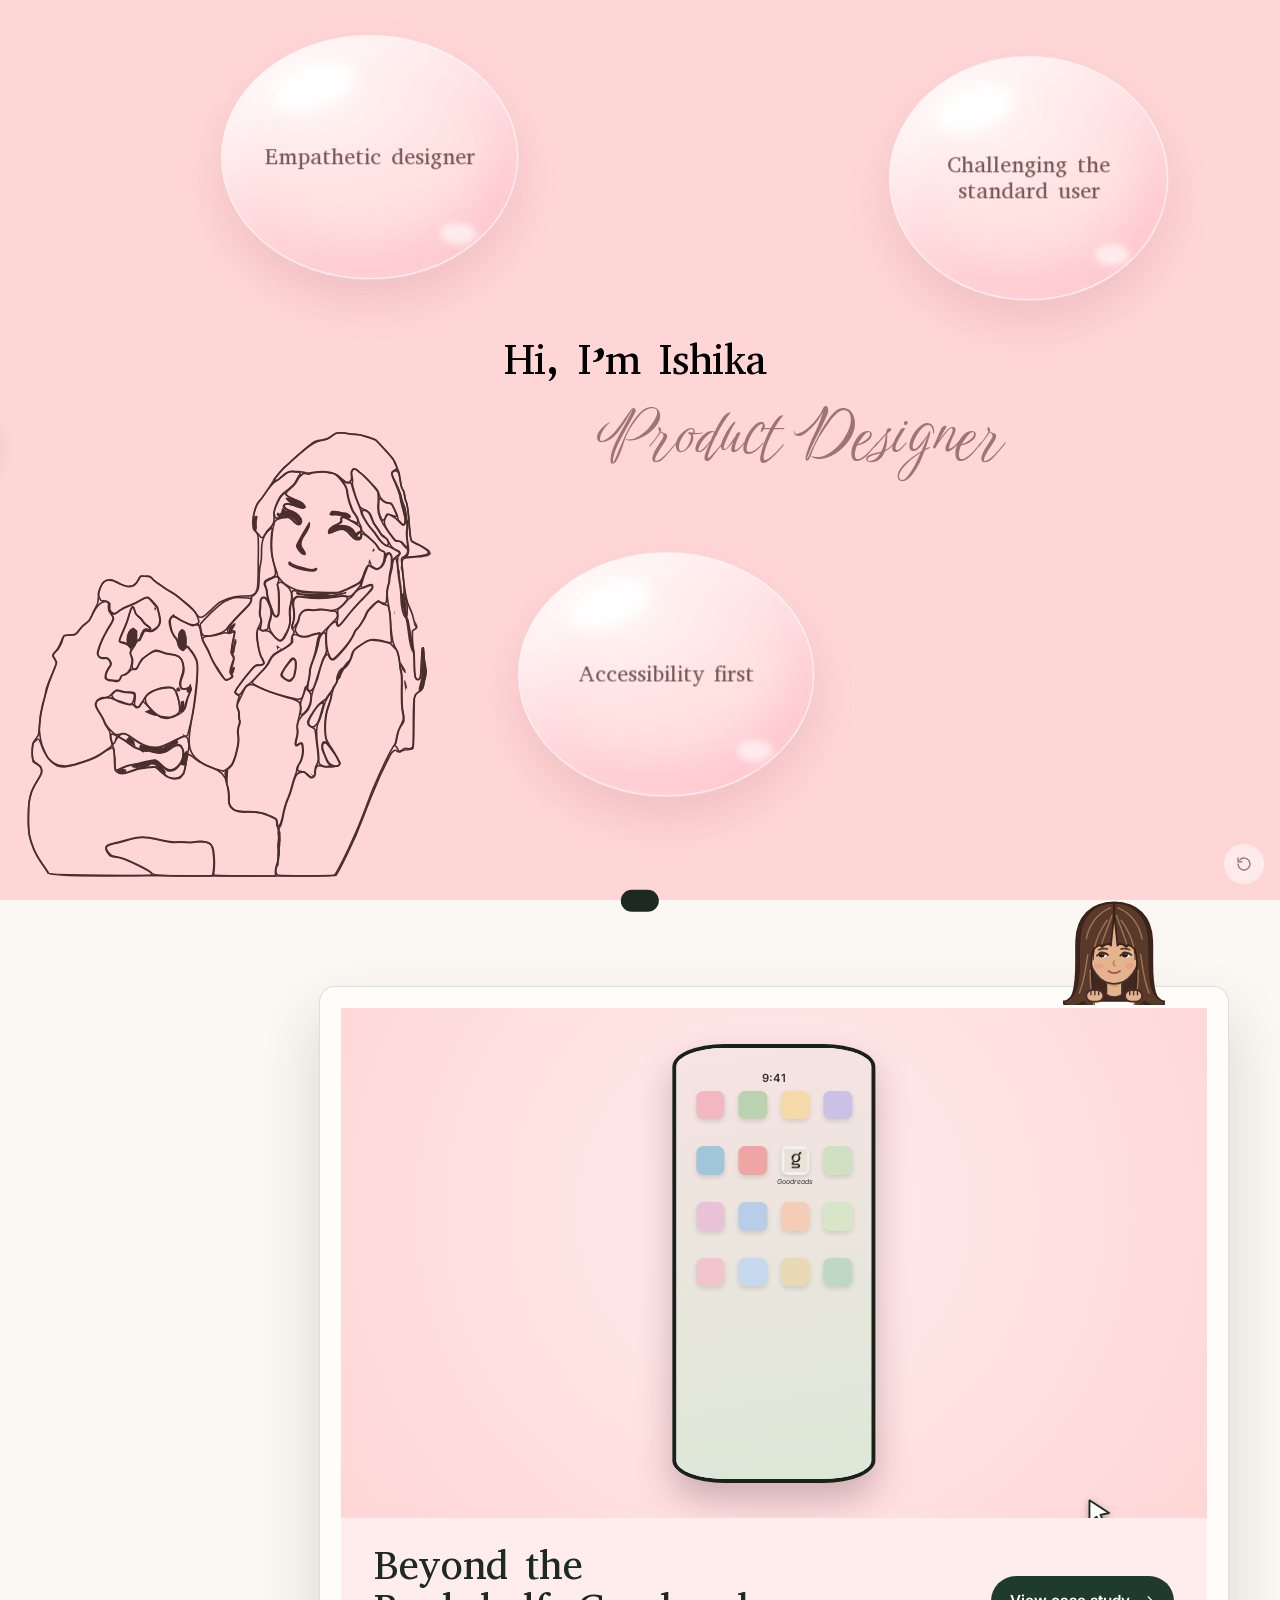
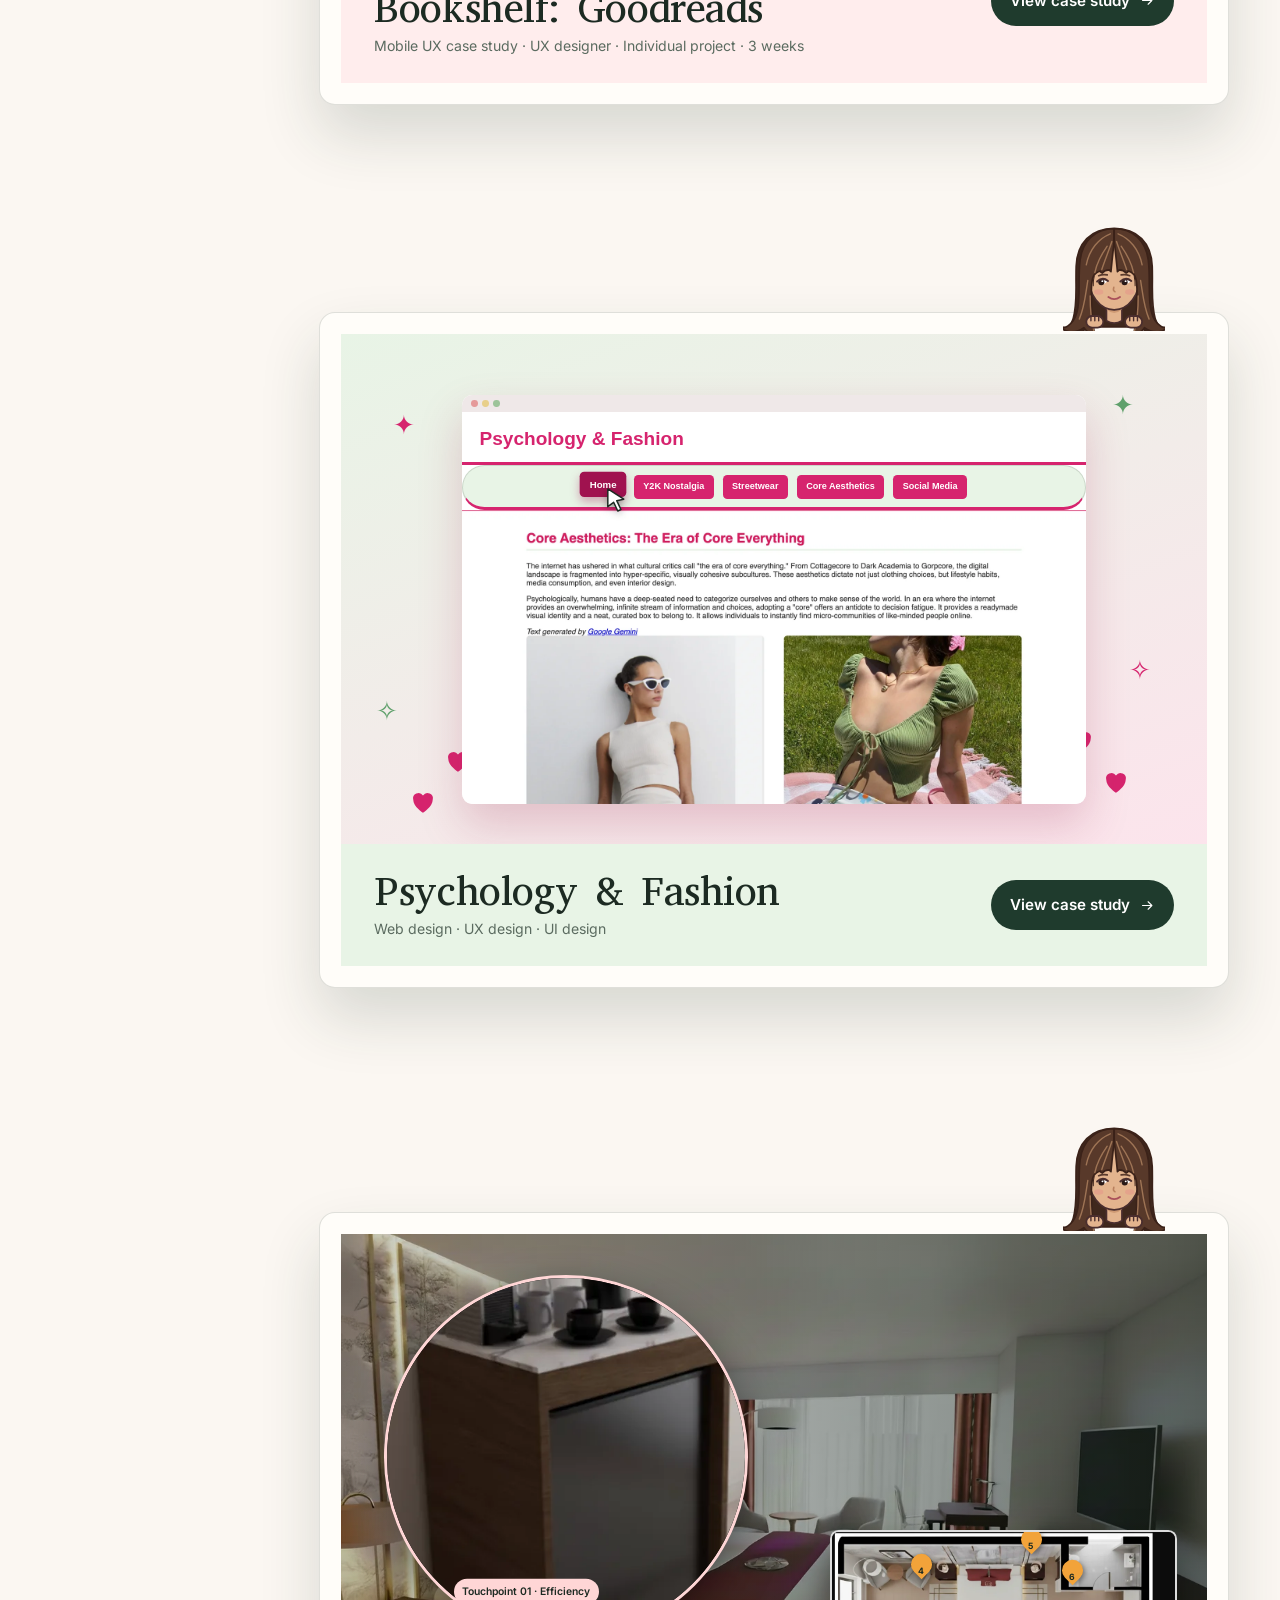
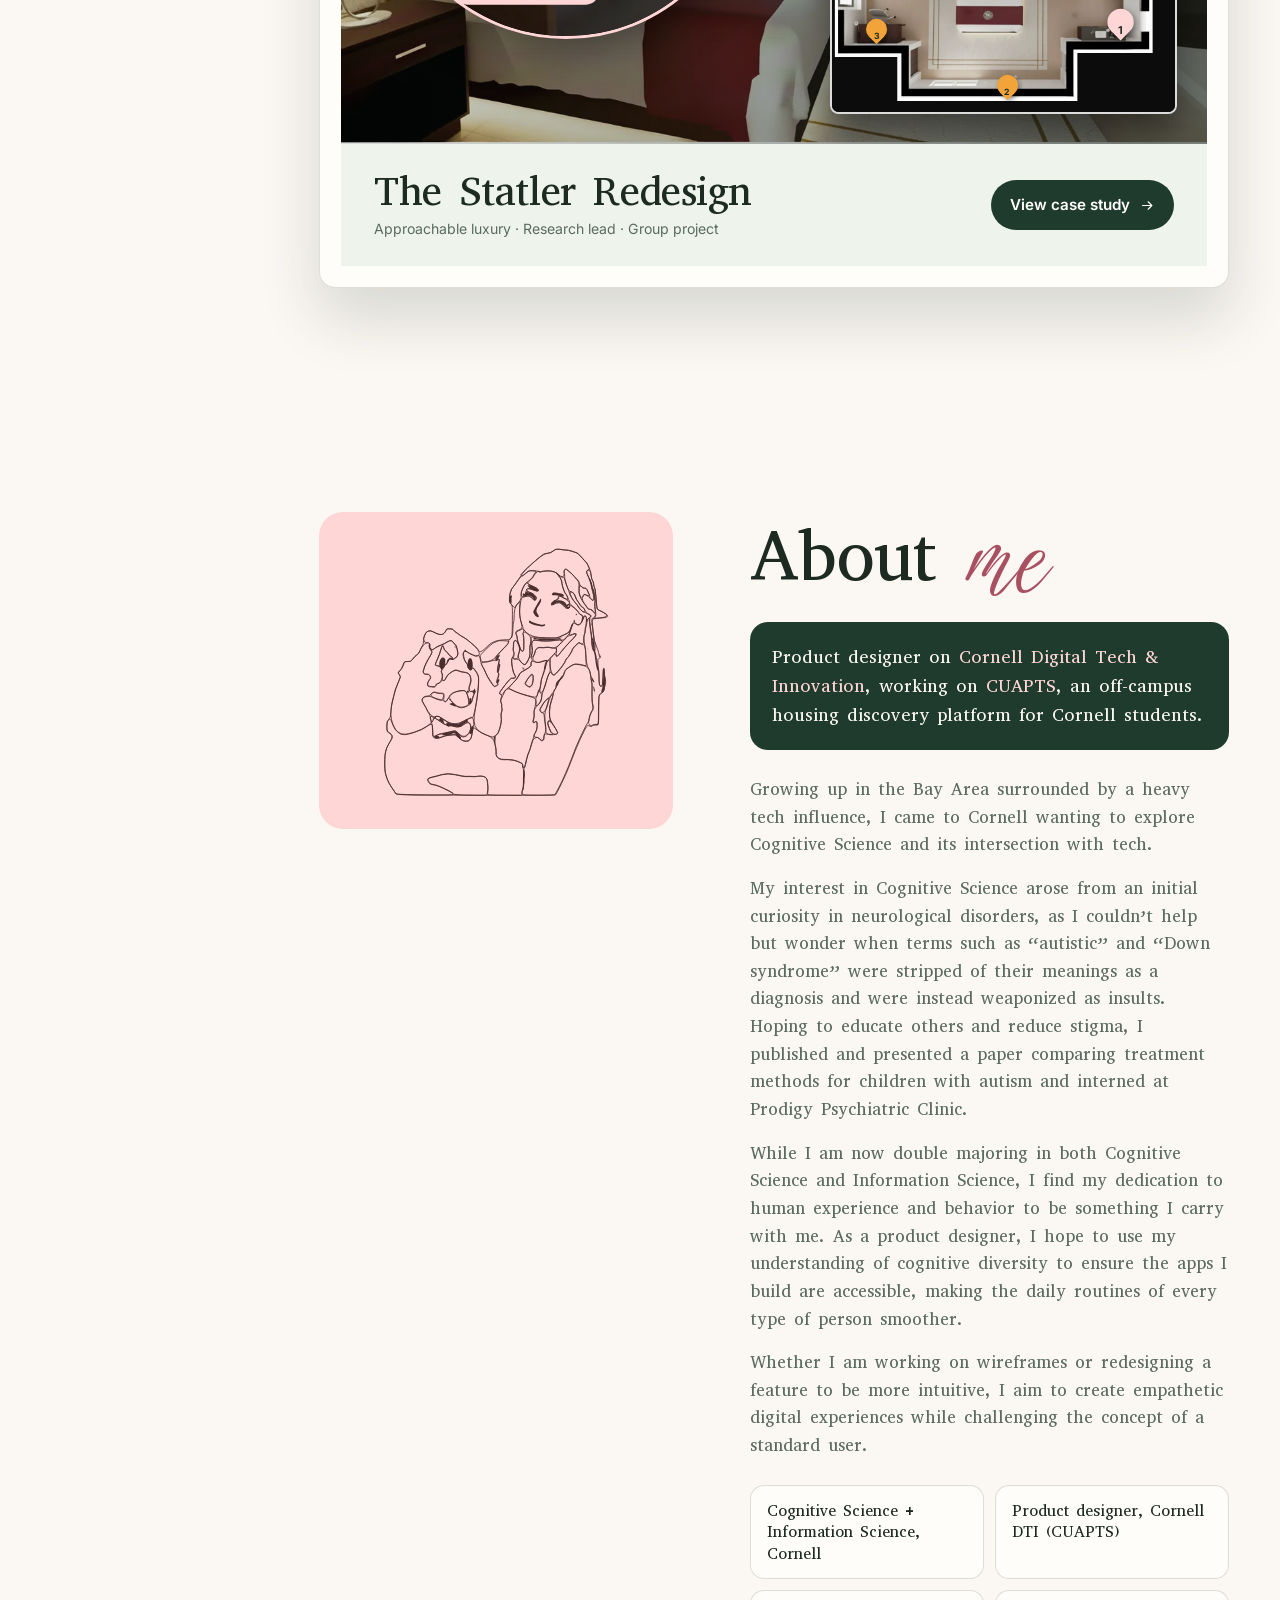
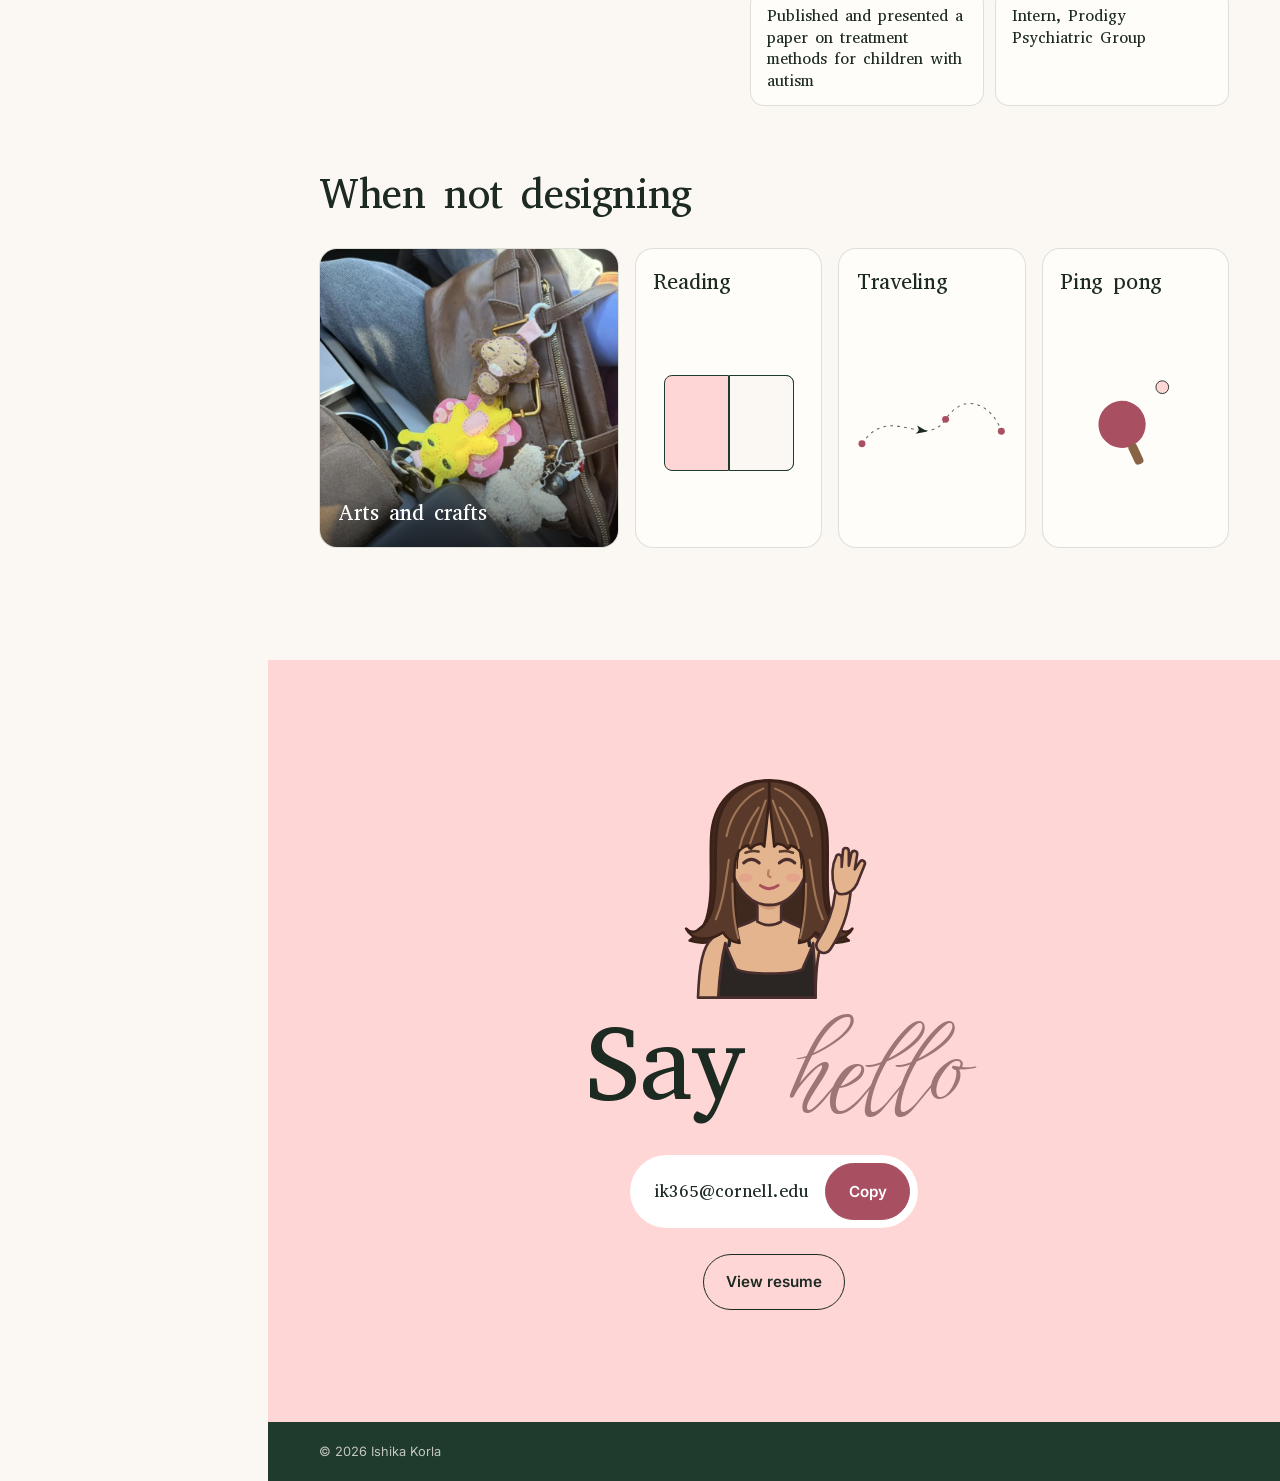
==== commit a0957ffd: "Fix hidden overlays blocking clicks Co-Authored-By: Claude Opus 5.5 <noreply@anthropic.com>" ====
--- a/index.html
+++ b/index.html
@@ -9,6 +9,7 @@
 <link rel="preconnect" href="https://fonts.googleapis.com">
 <link rel="stylesheet" href="https://fonts.googleapis.com/css2?family=Abyssinica+SIL&family=Birthstone+Bounce:wght@400;500&family=Inter:wght@400;500;600;700&display=swap">
 <style>
+[hidden]{display:none !important}
 /* Layout: Figma-exact pink intro (outline drawing + name + draggable glass circles) · green sidebar with outline face · three case-study "pages" built on the Figma card template (animated thumbnail + title bar) · About me · When not designing · Contact. Case studies open as full-screen sheets. */
 :root{
   --pink:#FFD6D6; --pink-2:#FFEDED; --mauve:#9E7474; --rose:#A94F62; --green:#1F3B2D; --green-2:#2C4F3D; --mint:#DCE8D6; --cream:#FBF7F2; --page:#FFFDF9;
